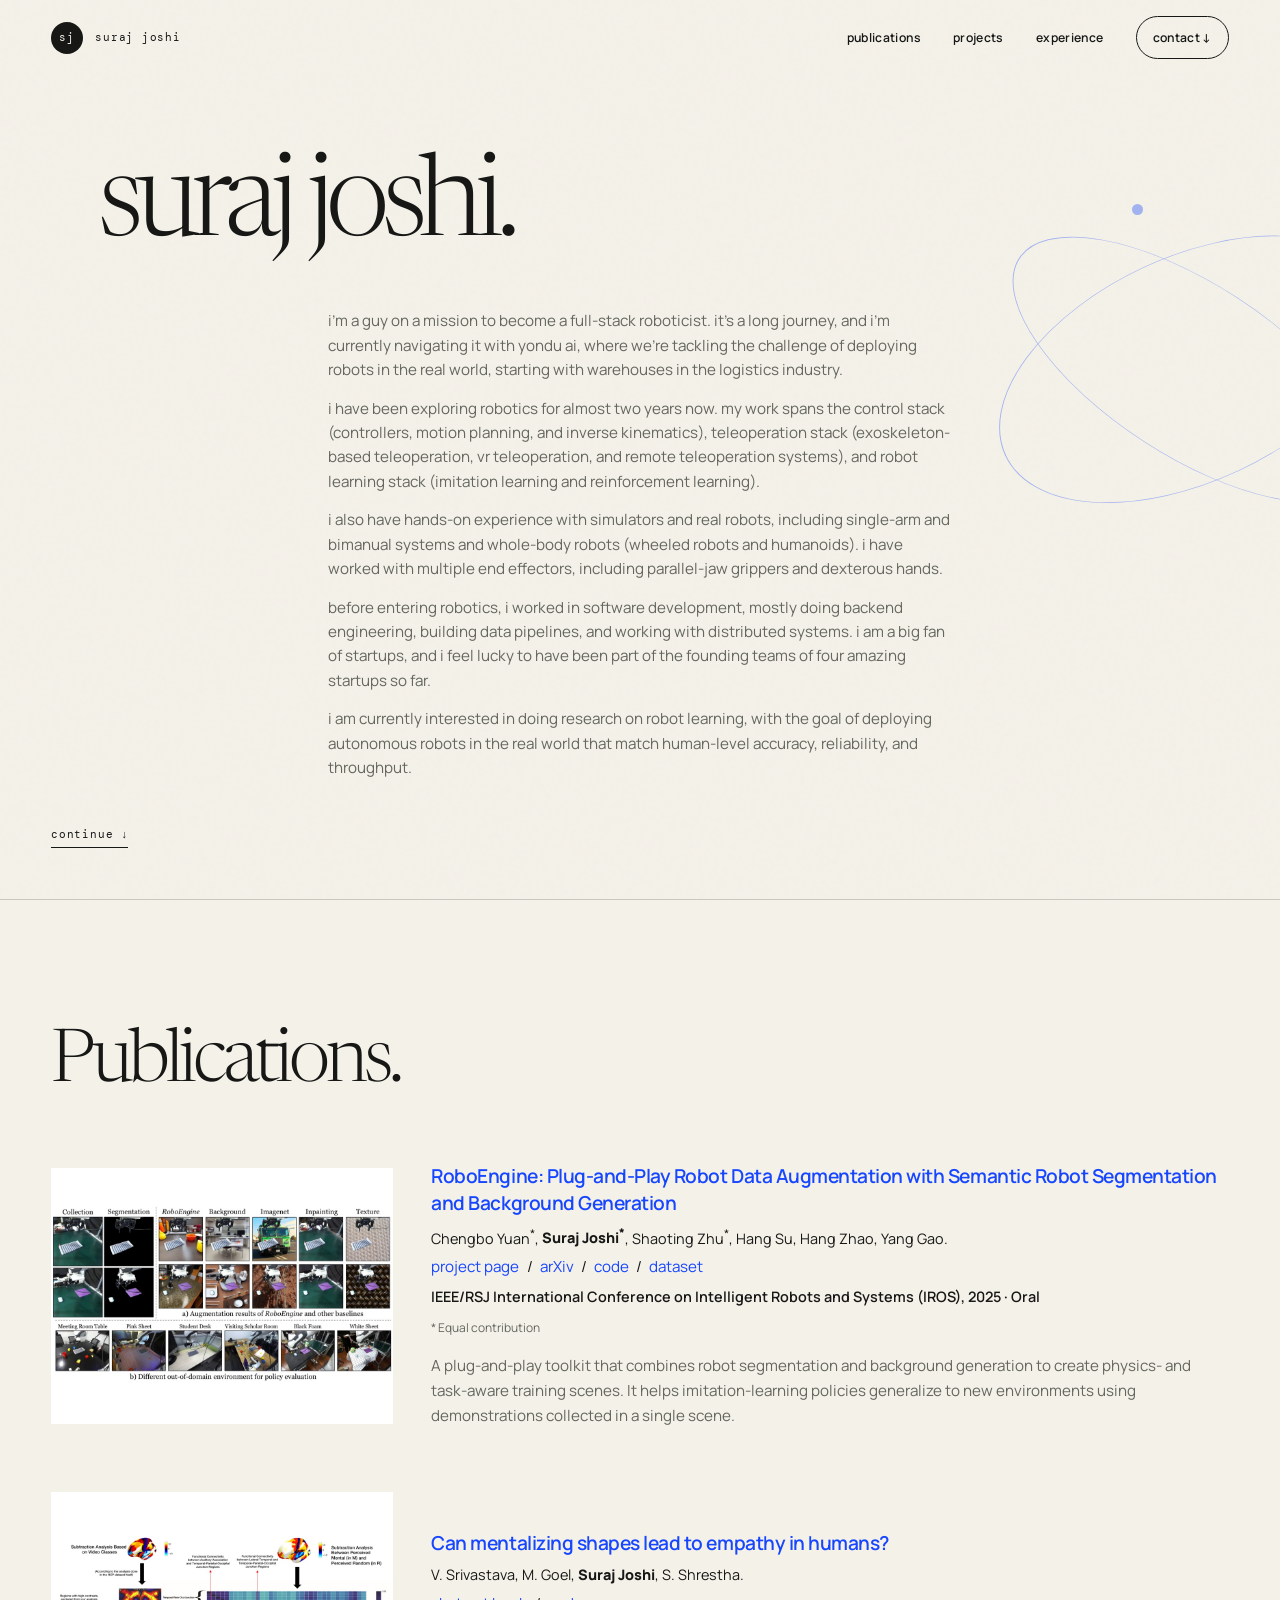
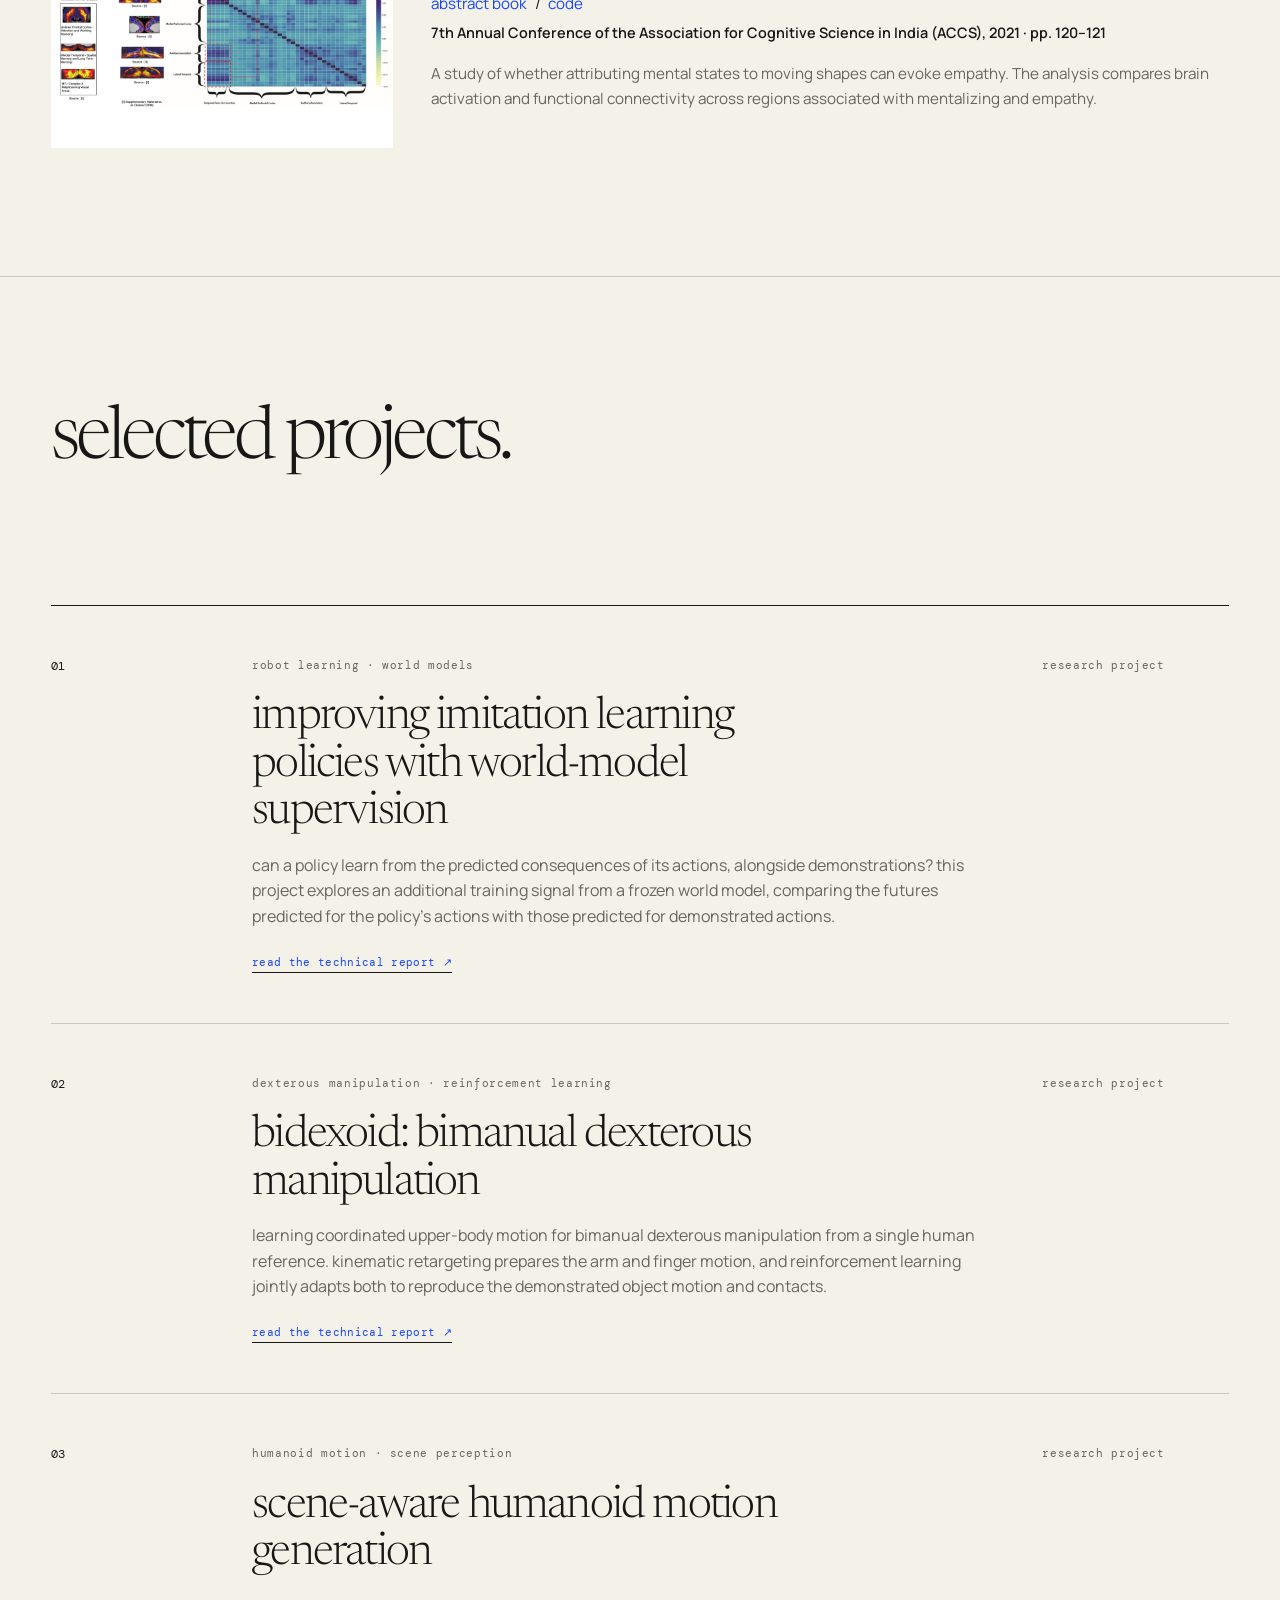
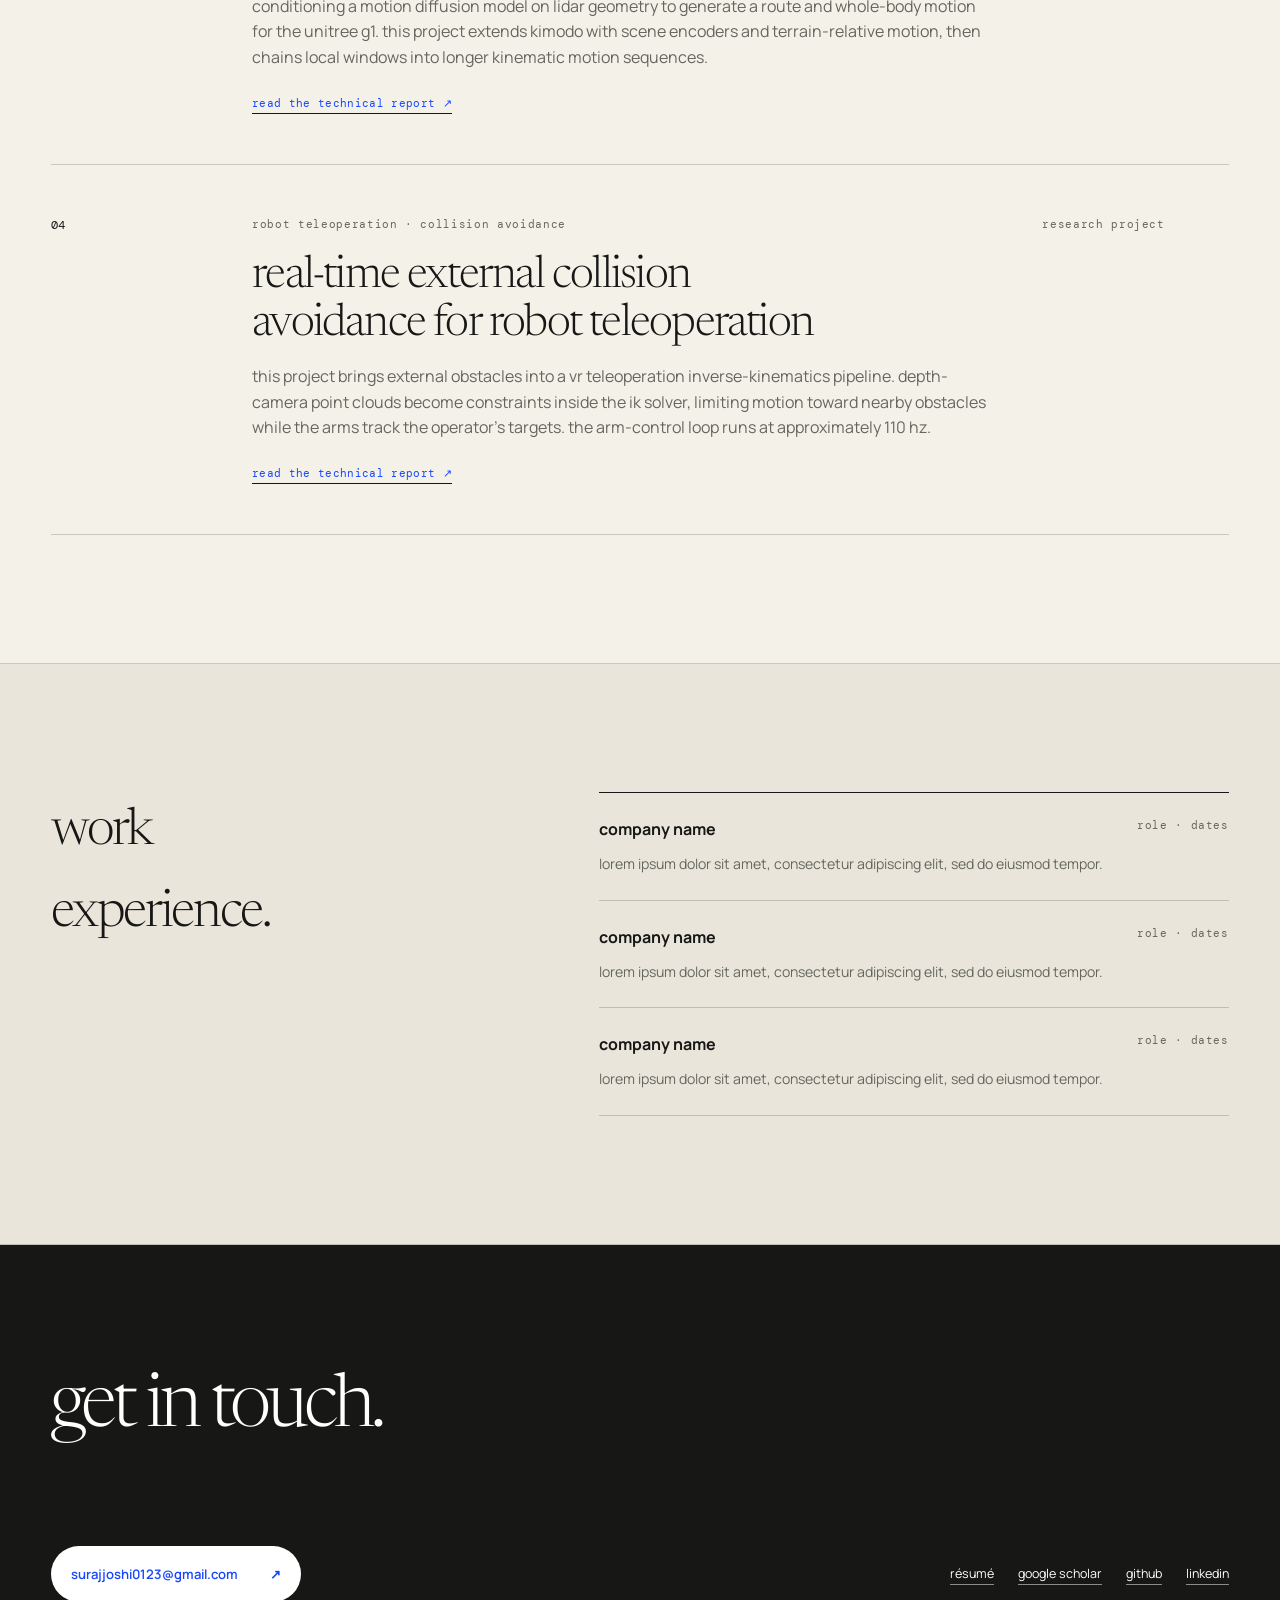
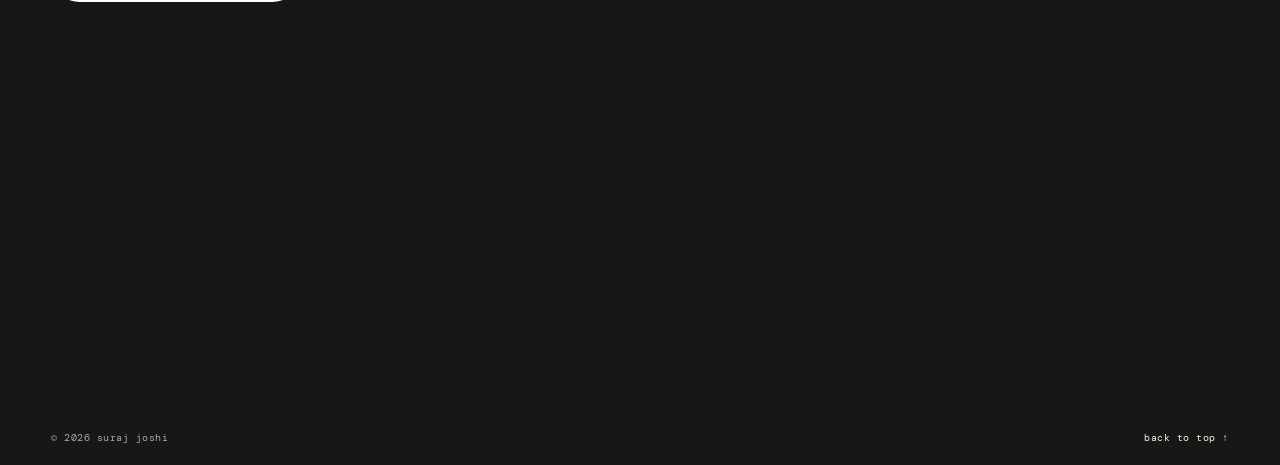
==== index.html @ 066a4b02 "Publish personal robotics mission introduction" ====
<!doctype html>
<html lang="en">
  <head>
    <meta charset="UTF-8" />
    <meta name="viewport" content="width=device-width, initial-scale=1.0" />
    <meta
      name="description"
      content="Suraj Joshi works across robotics, software systems, and robot learning for real-world deployment."
    />
    <meta name="theme-color" content="#f4f1e9" />
    <title>Suraj Joshi — Robotics</title>
    <link rel="preconnect" href="https://fonts.googleapis.com" />
    <link rel="preconnect" href="https://fonts.gstatic.com" crossorigin />
    <link
      href="https://fonts.googleapis.com/css2?family=DM+Mono:wght@300;400;500&family=Manrope:wght@400;500;600&family=Newsreader:opsz,wght@6..72,300;6..72,400;6..72,500&display=swap"
      rel="stylesheet"
    />
    <link rel="stylesheet" href="./styles.css?v=20261117" />
    <script src="./script.js" defer></script>
  </head>
  <body>
    <a class="skip-link" href="#main">Skip to content</a>

    <header class="site-header" data-header>
      <a class="wordmark" href="#home" aria-label="Back to top">
        <span>SJ</span>
        <span class="wordmark-text">Suraj Joshi</span>
      </a>

      <button class="nav-toggle" type="button" aria-expanded="false" aria-controls="site-nav">
        <span class="sr-only">Toggle navigation</span>
        <span></span>
        <span></span>
      </button>

      <nav class="site-nav" id="site-nav" aria-label="Primary navigation">
        <a href="#publications">Publications</a>
        <a href="#projects">Projects</a>
        <a href="#experience">Experience</a>
        <a class="nav-contact" href="#contact">Contact <span aria-hidden="true">↓</span></a>
      </nav>
    </header>

    <main id="main">
      <section class="hero section" id="home" data-section>
        <div class="hero-copy">
          <h1 class="reveal">suraj joshi.</h1>
          <div class="hero-intro reveal">
            <p>
              i’m a guy on a mission to become a full-stack roboticist. it’s a long journey, and i’m
              currently navigating it with yondu ai, where we’re tackling the challenge of deploying
              robots in the real world, starting with warehouses in the logistics industry.
            </p>
            <p>
              i have been exploring robotics for almost two years now. my work spans the control
              stack (controllers, motion planning, and inverse kinematics), teleoperation stack
              (exoskeleton-based teleoperation, vr teleoperation, and remote teleoperation systems),
              and robot learning stack (imitation learning and reinforcement learning).
            </p>
            <p>
              i also have hands-on experience with simulators and real robots, including single-arm
              and bimanual systems and whole-body robots (wheeled robots and humanoids). i have
              worked with multiple end effectors, including parallel-jaw grippers and dexterous hands.
            </p>
            <p>
              before entering robotics, i worked in software development, mostly doing backend
              engineering, building data pipelines, and working with distributed
              systems. i am a big fan of startups, and i feel lucky to have been part of the founding
              teams of four amazing startups so far.
            </p>
            <p>
              i am currently interested in doing research on robot learning, with the goal of deploying
              autonomous robots in the real world that match human-level accuracy, reliability, and throughput.
            </p>
          </div>
        </div>

        <div class="hero-foot reveal">
          <a class="text-link" href="#publications">Continue <span aria-hidden="true">↓</span></a>
        </div>

        <div class="orbit-mark" aria-hidden="true">
          <span></span>
          <span></span>
          <i></i>
        </div>
      </section>

      <section class="section publications" id="publications" data-section>

        <div class="projects-intro">
          <h2 class="reveal">Publications.</h2>
        </div>

        <div class="publication-list">
          <article class="publication-entry reveal">
            <a class="publication-media" href="https://roboengine.github.io/" aria-label="Visit the RoboEngine project">
              <video autoplay loop muted playsinline preload="metadata" poster="./assets/publications/roboengine-poster.jpg" aria-label="RoboEngine robot segmentation and generated scene examples">
                <source src="./assets/publications/roboengine-preview.mp4" type="video/mp4" />
              </video>
            </a>
            <div class="publication-details">
              <h3><a href="https://roboengine.github.io/">RoboEngine: Plug-and-Play Robot Data Augmentation with Semantic Robot Segmentation and Background Generation</a></h3>
              <p class="publication-authors">Chengbo Yuan<sup>*</sup>, <strong>Suraj Joshi<sup>*</sup></strong>, Shaoting Zhu<sup>*</sup>, Hang Su, Hang Zhao, Yang Gao.</p>
              <div class="publication-links" aria-label="RoboEngine resources">
                <a href="https://roboengine.github.io/">project page</a>
                <a href="https://arxiv.org/abs/2503.18738">arXiv</a>
                <a href="https://github.com/michaelyuancb/roboengine">code</a>
                <a href="https://huggingface.co/datasets/michaelyuanqwq/roboseg">dataset</a>
              </div>
              <p class="publication-venue">IEEE/RSJ International Conference on Intelligent Robots and Systems (IROS), 2025 · Oral</p>
              <p class="publication-note">* Equal contribution</p>
              <p class="publication-description">A plug-and-play toolkit that combines robot segmentation and background generation to create physics- and task-aware training scenes. It helps imitation-learning policies generalize to new environments using demonstrations collected in a single scene.</p>
            </div>
          </article>
          <article class="publication-entry reveal">
            <a class="publication-media" href="https://github.com/varadsrivastava/accs2021" aria-label="View the mentalizing shapes research">
              <img src="./assets/publications/mentalizing-shapes.jpg" alt="Functional connectivity analysis across brain regions studied in the shapes and empathy research" loading="lazy" />
            </a>
            <div class="publication-details">
              <h3><a href="https://drive.google.com/file/d/13f0but6u5SQe_gL0B4xqjR85k3Ot84Kf/view">Can mentalizing shapes lead to empathy in humans?</a></h3>
              <p class="publication-authors">V. Srivastava, M. Goel, <strong>Suraj Joshi</strong>, S. Shrestha.</p>
              <div class="publication-links" aria-label="Mentalizing shapes paper resources">
                <a href="https://drive.google.com/file/d/13f0but6u5SQe_gL0B4xqjR85k3Ot84Kf/view">abstract book</a>
                <a href="https://github.com/varadsrivastava/accs2021">code</a>
              </div>
              <p class="publication-venue">7th Annual Conference of the Association for Cognitive Science in India (ACCS), 2021 · pp. 120–121</p>
              <p class="publication-description">A study of whether attributing mental states to moving shapes can evoke empathy. The analysis compares brain activation and functional connectivity across regions associated with mentalizing and empathy.</p>
            </div>
          </article>
        </div>
      </section>

      <section class="section projects" id="projects" data-section>

        <div class="projects-intro">
          <h2 class="reveal">Selected projects.</h2>
        </div>

        <div class="project-list">
          <article class="project reveal">
            <div class="project-order">01</div>
            <div class="project-body">
              <div class="project-meta"><span>robot learning · world models</span><span>research project</span></div>
              <h3>improving imitation learning policies with world-model supervision</h3>
              <p>
                can a policy learn from the predicted consequences of its actions, alongside
                demonstrations? this project explores an additional training signal from a frozen
                world model, comparing the futures predicted for the policy's actions with those
                predicted for demonstrated actions.
              </p>
              <p class="project-note"><a class="text-link" href="./reports/world-model-supervision.html">read the technical report ↗</a></p>
            </div>
          </article>

          <article class="project reveal">
            <div class="project-order">02</div>
            <div class="project-body">
              <div class="project-meta"><span>dexterous manipulation · reinforcement learning</span><span>research project</span></div>
              <h3>bidexoid: bimanual dexterous manipulation</h3>
              <p>learning coordinated upper-body motion for bimanual dexterous manipulation from a single human reference. kinematic retargeting prepares the arm and finger motion, and reinforcement learning jointly adapts both to reproduce the demonstrated object motion and contacts.</p>
              <p class="project-note"><a class="text-link" href="./reports/bidexoid.html">read the technical report ↗</a></p>
            </div>
          </article>

          <article class="project reveal">
            <div class="project-order">03</div>
            <div class="project-body">
              <div class="project-meta"><span>humanoid motion · scene perception</span><span>research project</span></div>
              <h3>scene-aware humanoid motion generation</h3>
              <p>conditioning a motion diffusion model on lidar geometry to generate a route and whole-body motion for the unitree g1. this project extends kimodo with scene encoders and terrain-relative motion, then chains local windows into longer kinematic motion sequences.</p>
              <p class="project-note"><a class="text-link" href="./reports/scene-aware-humanoid-motion-generation.html">read the technical report ↗</a></p>
            </div>
          </article>

          <article class="project reveal">
            <div class="project-order">04</div>
            <div class="project-body">
              <div class="project-meta"><span>robot teleoperation · collision avoidance</span><span>research project</span></div>
              <h3>real-time external collision avoidance for robot teleoperation</h3>
              <p>
                this project brings external obstacles into a vr teleoperation inverse-kinematics
                pipeline. depth-camera point clouds become constraints inside the ik solver, limiting
                motion toward nearby obstacles while the arms track the operator’s targets. the
                arm-control loop runs at approximately 110 hz.
              </p>
              <p class="project-note"><a class="text-link" href="./reports/teleoperation-collision-avoidance.html">read the technical report ↗</a></p>
            </div>
          </article>
        </div>
      </section>

      <section class="section work" id="experience" data-section>

        <div class="experience-layout">
          <h2 class="reveal">Work experience.</h2>
          <div class="timeline reveal">
            <article>
              <div><strong>Company name</strong><span>Role · dates</span></div>
              <p>Lorem ipsum dolor sit amet, consectetur adipiscing elit, sed do eiusmod tempor.</p>
            </article>
            <article>
              <div><strong>Company name</strong><span>Role · dates</span></div>
              <p>Lorem ipsum dolor sit amet, consectetur adipiscing elit, sed do eiusmod tempor.</p>
            </article>
            <article>
              <div><strong>Company name</strong><span>Role · dates</span></div>
              <p>Lorem ipsum dolor sit amet, consectetur adipiscing elit, sed do eiusmod tempor.</p>
            </article>
          </div>
        </div>
      </section>

      <section class="section contact" id="contact" data-section>

        <div class="contact-inner">
          <h2 class="reveal">Get in touch.</h2>
          <div class="contact-actions reveal">
            <a class="button" href="mailto:surajjoshi0123@gmail.com">surajjoshi0123@gmail.com <span aria-hidden="true">↗</span></a>
            <div class="social-links">
              <a href="./assets/suraj-joshi-resume.pdf" target="_blank" rel="noopener">Résumé</a>
              <a href="https://scholar.google.com/citations?user=8vXcIKoAAAAJ&amp;hl=en" target="_blank" rel="noopener">Google Scholar</a>
              <a href="https://github.com/nonlinearjunkie" target="_blank" rel="noopener">GitHub</a>
              <a href="https://www.linkedin.com/in/suraj-joshi-577a60152/" target="_blank" rel="noopener">LinkedIn</a>
            </div>
          </div>
        </div>
      </section>
    </main>

    <footer>
      <span>© <span data-year></span> Suraj Joshi</span>
      <a href="#home">Back to top ↑</a>
    </footer>
  </body>
</html>
---- styles.css ----
:root {
  --paper: #f4f1e9;
  --paper-deep: #e9e5db;
  --ink: #171816;
  --muted: #65675f;
  --line: rgba(23, 24, 22, 0.19);
  --blue: #1746ff;
  --blue-soft: #dce3ff;
  --serif: "Newsreader", Georgia, serif;
  --sans: "Manrope", Arial, sans-serif;
  --mono: "DM Mono", monospace;
  --gutter: clamp(1.25rem, 4vw, 4.5rem);
  --header-height: 4.75rem;
}

* {
  box-sizing: border-box;
}

html {
  scroll-behavior: smooth;
  scroll-padding-top: calc(var(--header-height) - 1px);
}

body {
  margin: 0;
  background: var(--paper);
  color: var(--ink);
  font-family: var(--sans);
  font-size: 1rem;
  line-height: 1.6;
  text-transform: lowercase;
  overflow-x: hidden;
}

body::before {
  position: fixed;
  inset: 0;
  z-index: 20;
  pointer-events: none;
  content: "";
  opacity: 0.18;
  background-image: url("data:image/svg+xml,%3Csvg viewBox='0 0 180 180' xmlns='http://www.w3.org/2000/svg'%3E%3Cfilter id='n'%3E%3CfeTurbulence type='fractalNoise' baseFrequency='.9' numOctaves='3' stitchTiles='stitch'/%3E%3C/filter%3E%3Crect width='100%25' height='100%25' filter='url(%23n)' opacity='.1'/%3E%3C/svg%3E");
  mix-blend-mode: multiply;
}

a {
  color: inherit;
  text-decoration: none;
}

button,
a {
  -webkit-tap-highlight-color: transparent;
}

button:focus-visible,
a:focus-visible,
[tabindex]:focus-visible {
  outline: 2px solid var(--blue);
  outline-offset: 4px;
}

.sr-only {
  position: absolute;
  width: 1px;
  height: 1px;
  padding: 0;
  margin: -1px;
  overflow: hidden;
  clip: rect(0, 0, 0, 0);
  white-space: nowrap;
  border: 0;
}

.skip-link {
  position: fixed;
  top: 0.5rem;
  left: 0.5rem;
  z-index: 100;
  padding: 0.65rem 0.9rem;
  background: var(--ink);
  color: var(--paper);
  transform: translateY(-150%);
}

.skip-link:focus {
  transform: translateY(0);
}

.site-header {
  position: fixed;
  inset: 0 0 auto;
  z-index: 10;
  display: flex;
  min-height: var(--header-height);
  align-items: center;
  justify-content: space-between;
  padding: 0 var(--gutter);
  border-bottom: 1px solid transparent;
  transition: background-color 250ms ease, border-color 250ms ease, min-height 250ms ease;
}

.site-header.is-scrolled {
  min-height: 4rem;
  background: rgba(244, 241, 233, 0.91);
  border-color: var(--line);
  backdrop-filter: blur(16px);
}

.wordmark {
  position: relative;
  z-index: 2;
  display: inline-flex;
  align-items: center;
  gap: 0.75rem;
  font-family: var(--mono);
  font-size: 0.69rem;
  letter-spacing: 0.07em;
  text-transform: lowercase;
}

.wordmark > span:first-child {
  display: grid;
  width: 2rem;
  height: 2rem;
  place-items: center;
  background: var(--ink);
  color: var(--paper);
  border-radius: 50%;
}

.site-nav {
  display: flex;
  align-items: center;
  gap: clamp(1.2rem, 2.5vw, 2.5rem);
  font-size: 0.76rem;
  font-weight: 600;
  letter-spacing: 0.03em;
}

.site-nav a {
  position: relative;
}

.site-nav a:not(.nav-contact)::after {
  position: absolute;
  right: 0;
  bottom: -0.45rem;
  left: 0;
  height: 1px;
  background: var(--blue);
  content: "";
  transform: scaleX(0);
  transform-origin: right;
  transition: transform 180ms ease;
}

.site-nav a:hover::after,
.site-nav a.is-active::after {
  transform: scaleX(1);
  transform-origin: left;
}

.nav-contact {
  padding: 0.65rem 1rem;
  border: 1px solid var(--ink);
  border-radius: 999px;
  transition: background 180ms ease, color 180ms ease;
}

.nav-contact:hover,
.nav-contact.is-active {
  background: var(--ink);
  color: var(--paper);
}

.nav-toggle {
  display: none;
}

.section {
  position: relative;
  padding: clamp(6rem, 10vw, 10rem) var(--gutter);
  border-bottom: 1px solid var(--line);
}

.section-index {
  margin-bottom: clamp(3rem, 7vw, 6.5rem);
  font-family: var(--mono);
  font-size: 0.69rem;
  letter-spacing: 0.08em;
  text-transform: lowercase;
}

.hero {
  min-height: 100svh;
  display: flex;
  flex-direction: column;
  justify-content: space-between;
  padding-top: calc(var(--header-height) + 3.5rem);
  padding-bottom: clamp(2rem, 4vw, 4rem);
  overflow: hidden;
}

.hero-meta,
.hero-foot {
  z-index: 1;
  display: flex;
  justify-content: space-between;
  font-family: var(--mono);
  font-size: 0.68rem;
  letter-spacing: 0.07em;
  text-transform: lowercase;
}

.hero-copy {
  z-index: 1;
  width: min(76rem, 92%);
  margin: 3vh auto 4vh;
}

.eyebrow {
  margin: 0 0 1.5rem;
  color: var(--blue);
  font-family: var(--mono);
  font-size: 0.74rem;
  font-weight: 500;
  letter-spacing: 0.1em;
  text-transform: lowercase;
}

.hero h1 {
  max-width: 15ch;
  margin: 0;
  font-family: var(--serif);
  font-size: clamp(4rem, 8.8vw, 9.4rem);
  font-weight: 300;
  letter-spacing: -0.065em;
  line-height: 0.88;
}

.hero h1 em {
  display: block;
  color: var(--blue);
  font-weight: 300;
}

.hero-intro {
  display: grid;
  width: min(39rem, 100%);
  gap: 0.9rem;
  margin: clamp(2rem, 4vw, 4rem) auto 0;
  color: var(--muted);
  font-size: clamp(0.95rem, 1.15vw, 1.1rem);
}

.hero-intro p {
  margin: 0;
}

.hero-foot {
  align-items: flex-end;
}

.hero-foot p {
  margin: 0;
}

.status-dot {
  display: inline-block;
  width: 0.5rem;
  height: 0.5rem;
  margin-right: 0.5rem;
  background: var(--blue);
  border-radius: 50%;
  box-shadow: 0 0 0 0 rgba(23, 70, 255, 0.45);
  animation: pulse 2.4s infinite;
}

.text-link {
  border-bottom: 1px solid var(--ink);
  padding-bottom: 0.2rem;
}

.orbit-mark {
  position: absolute;
  top: 14%;
  right: -12vw;
  width: clamp(18rem, 38vw, 42rem);
  aspect-ratio: 1;
  opacity: 0.36;
}

.orbit-mark span {
  position: absolute;
  inset: 8%;
  border: 1px solid var(--blue);
  border-radius: 50%;
  transform: rotate(33deg) scaleY(0.42);
}

.orbit-mark span:nth-child(2) {
  transform: rotate(-25deg) scaleY(0.55);
}

.orbit-mark i {
  position: absolute;
  top: 16%;
  left: 38%;
  width: 0.7rem;
  height: 0.7rem;
  background: var(--blue);
  border-radius: 50%;
}

.statement-grid {
  display: grid;
  grid-template-columns: minmax(0, 1.25fr) minmax(17rem, 0.75fr);
  gap: clamp(3rem, 9vw, 10rem);
  align-items: start;
}

.statement h2,
.research-heading h2,
.projects-intro h2,
.contact h2 {
  margin: 0;
  font-family: var(--serif);
  font-size: clamp(3rem, 5.7vw, 6.5rem);
  font-weight: 300;
  letter-spacing: -0.055em;
  line-height: 0.98;
}

.statement-copy {
  color: var(--muted);
  font-size: clamp(1rem, 1.4vw, 1.25rem);
}

.statement-copy p:first-child {
  margin-top: 0;
}

.fact-row {
  display: grid;
  grid-template-columns: repeat(3, 1fr);
  margin-top: clamp(5rem, 11vw, 11rem);
  border-top: 1px solid var(--ink);
}

.fact-row > div {
  display: grid;
  gap: 1rem;
  padding: 1.4rem 2rem 0 0;
}

.fact-label,
.project-meta,
.timeline span,
.paper-list small {
  color: var(--muted);
  font-family: var(--mono);
  font-size: 0.68rem;
  font-weight: 400;
  letter-spacing: 0.06em;
  text-transform: lowercase;
}

.fact-row strong {
  font-family: var(--serif);
  font-size: clamp(1.3rem, 2vw, 2rem);
  font-weight: 400;
}

.research {
  background: var(--ink);
  color: var(--paper);
}

.research .section-index,
.research-heading p,
.question p {
  color: #a9aaa4;
}

.research-heading {
  display: grid;
  grid-template-columns: 1fr 0.55fr;
  gap: 4rem;
  align-items: end;
}

.research-heading h2 {
  max-width: 9ch;
}

.research-heading p {
  max-width: 28rem;
  margin: 0 0 0.6rem;
}

.questions {
  margin-top: clamp(5rem, 9vw, 9rem);
}

.question {
  display: grid;
  grid-template-columns: 0.35fr 1fr;
  padding: clamp(2.5rem, 5vw, 5rem) 0;
  border-top: 1px solid rgba(244, 241, 233, 0.2);
}

.question:last-child {
  border-bottom: 1px solid rgba(244, 241, 233, 0.2);
}

.question-number {
  color: var(--blue-soft);
  font-family: var(--mono);
  font-size: 0.75rem;
}

.question > div:last-child {
  display: grid;
  grid-template-columns: 1fr 0.7fr;
  gap: 3rem;
}

.question h3 {
  max-width: 18ch;
  margin: 0;
  font-family: var(--serif);
  font-size: clamp(2rem, 3.5vw, 4rem);
  font-weight: 300;
  letter-spacing: -0.04em;
  line-height: 1.05;
}

.question p {
  margin: 0;
}

.tag-list {
  display: flex;
  grid-column: 1 / -1;
  flex-wrap: wrap;
  gap: 0.5rem;
  padding: 0;
  margin: 1rem 0 0;
  list-style: none;
}

.tag-list li {
  padding: 0.45rem 0.75rem;
  border: 1px solid rgba(244, 241, 233, 0.24);
  border-radius: 999px;
  font-family: var(--mono);
  font-size: 0.62rem;
  letter-spacing: 0.04em;
  text-transform: lowercase;
}

.projects-intro {
  display: grid;
  grid-template-columns: 1fr 0.55fr;
  gap: 5rem;
  align-items: end;
}

.projects-intro h2 {
  max-width: 11ch;
}

.projects-intro p {
  margin: 0 0 0.6rem;
  color: var(--muted);
}

.project-list {
  margin-top: clamp(5rem, 10vw, 10rem);
  border-top: 1px solid var(--ink);
}

.publication-list {
  display: grid;
  gap: clamp(3rem, 5vw, 5rem);
  margin-top: clamp(3rem, 5vw, 5rem);
}

.publications,
.publications .section-index {
  text-transform: none;
}

.publication-entry {
  display: grid;
  grid-template-columns: minmax(0, 0.3fr) minmax(0, 0.7fr);
  gap: clamp(1.5rem, 3vw, 3rem);
  align-items: center;
}

.publication-media {
  display: block;
  overflow: hidden;
  background: #fff;
}

.publication-media img,
.publication-media video {
  display: block;
  width: 100%;
  height: auto;
  aspect-ratio: 4 / 3;
  object-fit: contain;
}

.publication-entry h3 {
  margin: 0 0 0.4rem;
  color: var(--blue);
  font-family: var(--sans);
  font-size: clamp(1.05rem, 1.5vw, 1.4rem);
  font-weight: 600;
  letter-spacing: -0.025em;
  line-height: 1.4;
}

.publication-authors,
.publication-venue {
  margin: 0.35rem 0;
  color: var(--ink);
  font-size: clamp(0.9rem, 1.1vw, 1rem);
  line-height: 1.6;
}

.publication-authors strong {
  color: var(--ink);
  font-weight: 800;
}

.publication-venue {
  font-weight: 600;
}

.publication-note {
  margin: 0.6rem 0 0;
  color: var(--muted);
  font-size: 0.75rem;
}

.publication-links {
  display: flex;
  flex-wrap: wrap;
  gap: 0.15rem 0;
  margin-top: 0.35rem;
  font-size: 0.95rem;
}

.publication-links a {
  color: var(--blue);
}

.publication-links a + a::before {
  content: "/";
  padding: 0 0.45rem;
  color: var(--ink);
}

.publication-links a:hover {
  color: var(--ink);
  text-decoration: underline;
}

.publication-description {
  margin: 1rem 0 0;
  color: var(--muted);
  font-size: 0.95rem;
  line-height: 1.65;
}

@media (max-width: 700px) {
  .publication-entry {
    grid-template-columns: 1fr;
    gap: 1.25rem;
    align-items: start;
  }

  .publication-media {
    width: min(100%, 24rem);
  }
}

.project {
  position: relative;
  display: grid;
  grid-template-columns: 0.15fr 1fr auto;
  gap: clamp(1.5rem, 5vw, 5rem);
  align-items: start;
  padding: clamp(2rem, 4vw, 4rem) 0;
  border-bottom: 1px solid var(--line);
  cursor: default;
  transition: padding 220ms ease;
}

.project::before {
  position: absolute;
  inset: 0 calc(var(--gutter) * -1);
  z-index: -1;
  background: var(--blue-soft);
  content: "";
  opacity: 0;
  transition: opacity 220ms ease;
}

.project:hover,
.project:focus-visible {
  padding-right: 1.25rem;
  padding-left: 1.25rem;
}

.project:hover::before,
.project:focus-visible::before {
  opacity: 1;
}

.project-order,
.project-arrow {
  font-family: var(--mono);
  font-size: 0.74rem;
}

.project-meta {
  display: flex;
  justify-content: space-between;
  gap: 1rem;
  margin-bottom: 1.25rem;
}

.project h3 {
  max-width: 22ch;
  margin: 0;
  font-family: var(--serif);
  font-size: clamp(2rem, 3.5vw, 3.8rem);
  font-weight: 300;
  letter-spacing: -0.04em;
  line-height: 1.06;
}

.project p {
  max-width: 46rem;
  margin: 1rem 0 0;
  color: var(--muted);
}

.project .project-note {
  margin-top: 1.5rem;
  color: var(--blue);
  font-family: var(--mono);
  font-size: 0.7rem;
  letter-spacing: 0.03em;
}

.work {
  background: var(--paper-deep);
}

.work-grid {
  display: grid;
  grid-template-columns: 1fr 1fr;
  gap: clamp(4rem, 9vw, 10rem);
}

.work h2 {
  margin: 0 0 3rem;
  font-family: var(--serif);
  font-size: clamp(2.6rem, 4vw, 4.5rem);
  font-weight: 300;
  letter-spacing: -0.045em;
}

.experience-layout {
  display: grid;
  grid-template-columns: minmax(0, 0.8fr) minmax(20rem, 1.2fr);
  gap: clamp(4rem, 10vw, 12rem);
  align-items: start;
}

.experience-layout h2 {
  max-width: 8ch;
}

.timeline {
  border-top: 1px solid var(--ink);
}

.timeline article {
  padding: 1.5rem 0;
  border-bottom: 1px solid var(--line);
}

.timeline article > div {
  display: flex;
  justify-content: space-between;
  gap: 1rem;
}

.timeline p {
  margin: 0.65rem 0 0;
  color: var(--muted);
  font-size: 0.88rem;
}

.paper-list {
  border-top: 1px solid var(--ink);
}

.paper-list a {
  display: grid;
  grid-template-columns: auto 1fr auto;
  gap: 1.5rem;
  align-items: start;
  padding: 1.5rem 0;
  border-bottom: 1px solid var(--line);
  transition: color 180ms ease, padding 180ms ease;
}

.paper-list a:hover {
  padding-left: 0.6rem;
  color: var(--blue);
}

.paper-list strong,
.paper-list small {
  display: block;
}

.paper-list strong {
  margin-bottom: 0.35rem;
  font-family: var(--serif);
  font-size: 1.25rem;
  font-weight: 400;
  line-height: 1.25;
}

.paper-year {
  font-family: var(--mono);
  font-size: 0.66rem;
}

.contact {
  min-height: 85svh;
  display: flex;
  flex-direction: column;
  justify-content: space-between;
  background: var(--ink);
  color: #fff;
}

.contact .section-index,
.contact .eyebrow {
  color: var(--blue-soft);
}

.contact h2 {
  max-width: 13ch;
}

.contact-actions {
  display: flex;
  margin-top: clamp(4rem, 8vw, 8rem);
  align-items: center;
  justify-content: space-between;
  gap: 2rem;
}

.button {
  display: inline-flex;
  min-height: 3.5rem;
  align-items: center;
  gap: 2rem;
  justify-content: space-between;
  padding: 0 1.25rem;
  background: #fff;
  color: var(--blue);
  border-radius: 999px;
  font-size: 0.82rem;
  font-weight: 600;
  transition: transform 180ms ease, background 180ms ease;
}

.button:hover {
  background: var(--paper);
  transform: translateY(-2px);
}

.social-links {
  display: flex;
  flex-wrap: wrap;
  gap: 1.5rem;
  font-size: 0.78rem;
}

.social-links a {
  border-bottom: 1px solid rgba(255, 255, 255, 0.5);
}

footer {
  display: flex;
  justify-content: space-between;
  gap: 2rem;
  padding: 1.25rem var(--gutter);
  background: var(--ink);
  color: #a9aaa4;
  font-family: var(--mono);
  font-size: 0.62rem;
  letter-spacing: 0.05em;
  text-transform: lowercase;
}

footer a {
  color: var(--paper);
}

.reveal {
  opacity: 0;
  transform: translateY(1.5rem);
  transition: opacity 700ms cubic-bezier(0.2, 0.7, 0.2, 1),
    transform 700ms cubic-bezier(0.2, 0.7, 0.2, 1);
}

.reveal.is-visible {
  opacity: 1;
  transform: translateY(0);
}

@keyframes pulse {
  70% {
    box-shadow: 0 0 0 0.45rem rgba(23, 70, 255, 0);
  }
  100% {
    box-shadow: 0 0 0 0 rgba(23, 70, 255, 0);
  }
}

@media (max-width: 840px) {
  .wordmark-text {
    display: none;
  }

  .nav-toggle {
    position: relative;
    z-index: 2;
    display: grid;
    width: 2.6rem;
    height: 2.6rem;
    padding: 0.7rem;
    border: 1px solid var(--line);
    background: var(--paper);
    place-content: center;
    gap: 0.35rem;
    border-radius: 50%;
  }

  .nav-toggle span:not(.sr-only) {
    display: block;
    width: 1rem;
    height: 1px;
    background: var(--ink);
    transition: transform 180ms ease;
  }

  .nav-toggle[aria-expanded="true"] span:nth-last-child(2) {
    transform: translateY(3px) rotate(45deg);
  }

  .nav-toggle[aria-expanded="true"] span:last-child {
    transform: translateY(-3px) rotate(-45deg);
  }

  .site-nav {
    position: fixed;
    inset: 0;
    display: flex;
    flex-direction: column;
    align-items: flex-start;
    justify-content: center;
    padding: 5rem var(--gutter);
    background: var(--paper);
    font-family: var(--serif);
    font-size: clamp(2.3rem, 11vw, 4.5rem);
    font-weight: 300;
    letter-spacing: -0.04em;
    opacity: 0;
    pointer-events: none;
    transform: translateY(-1rem);
    transition: opacity 220ms ease, transform 220ms ease;
  }

  .site-nav.is-open {
    opacity: 1;
    pointer-events: auto;
    transform: translateY(0);
  }

  .site-header.menu-open {
    min-height: 100svh;
    align-items: flex-start;
    padding-top: 0.7rem;
    background: var(--paper);
    backdrop-filter: none;
  }

  .site-header.menu-open .site-nav {
    position: absolute;
  }

  .nav-contact {
    padding: 0;
    border: 0;
  }

  .nav-contact:hover,
  .nav-contact.is-active {
    background: transparent;
    color: var(--blue);
  }

  .hero-copy {
    width: 100%;
    margin: 3rem auto 2.5rem;
  }

  .hero h1 {
    font-size: clamp(3.65rem, 16vw, 7.2rem);
  }

  .statement-grid,
  .research-heading,
  .projects-intro,
  .work-grid,
  .experience-layout {
    grid-template-columns: 1fr;
  }

  .research-heading,
  .projects-intro {
    gap: 2rem;
  }

  .question {
    grid-template-columns: 0.15fr 1fr;
  }

  .question > div:last-child {
    grid-template-columns: 1fr;
    gap: 1.5rem;
  }

  .work-grid {
    gap: 6rem;
  }

  .contact-actions {
    align-items: flex-start;
    flex-direction: column;
  }
}

@media (max-width: 560px) {
  .hero-meta span:last-child,
  .hero-foot p {
    display: none;
  }

  .hero-copy {
    margin: 3rem auto 2rem;
  }

  .orbit-mark {
    top: 15%;
    right: -45%;
  }

  .fact-row {
    grid-template-columns: 1fr;
  }

  .fact-row > div {
    grid-template-columns: 0.5fr 1fr;
    align-items: baseline;
    padding: 1.25rem 0;
    border-bottom: 1px solid var(--line);
  }

  .question {
    grid-template-columns: 1fr;
    gap: 1rem;
  }

  .project {
    grid-template-columns: auto 1fr;
  }

  .project-body {
    grid-column: 1 / -1;
  }

  .project-arrow {
    justify-self: end;
  }

  .project-meta {
    align-items: flex-start;
    flex-direction: column;
  }

  .contact h2 {
    font-size: clamp(2.8rem, 13vw, 4rem);
  }

  .button {
    width: 100%;
    font-size: 0.72rem;
  }

  footer {
    flex-direction: column;
    gap: 0.5rem;
  }

  footer span:nth-child(2) {
    display: none;
  }
}

@media (prefers-reduced-motion: reduce) {
  html {
    scroll-behavior: auto;
  }

  *,
  *::before,
  *::after {
    scroll-behavior: auto !important;
    animation-duration: 0.01ms !important;
    animation-iteration-count: 1 !important;
    transition-duration: 0.01ms !important;
  }

  .reveal {
    opacity: 1;
    transform: none;
  }
}
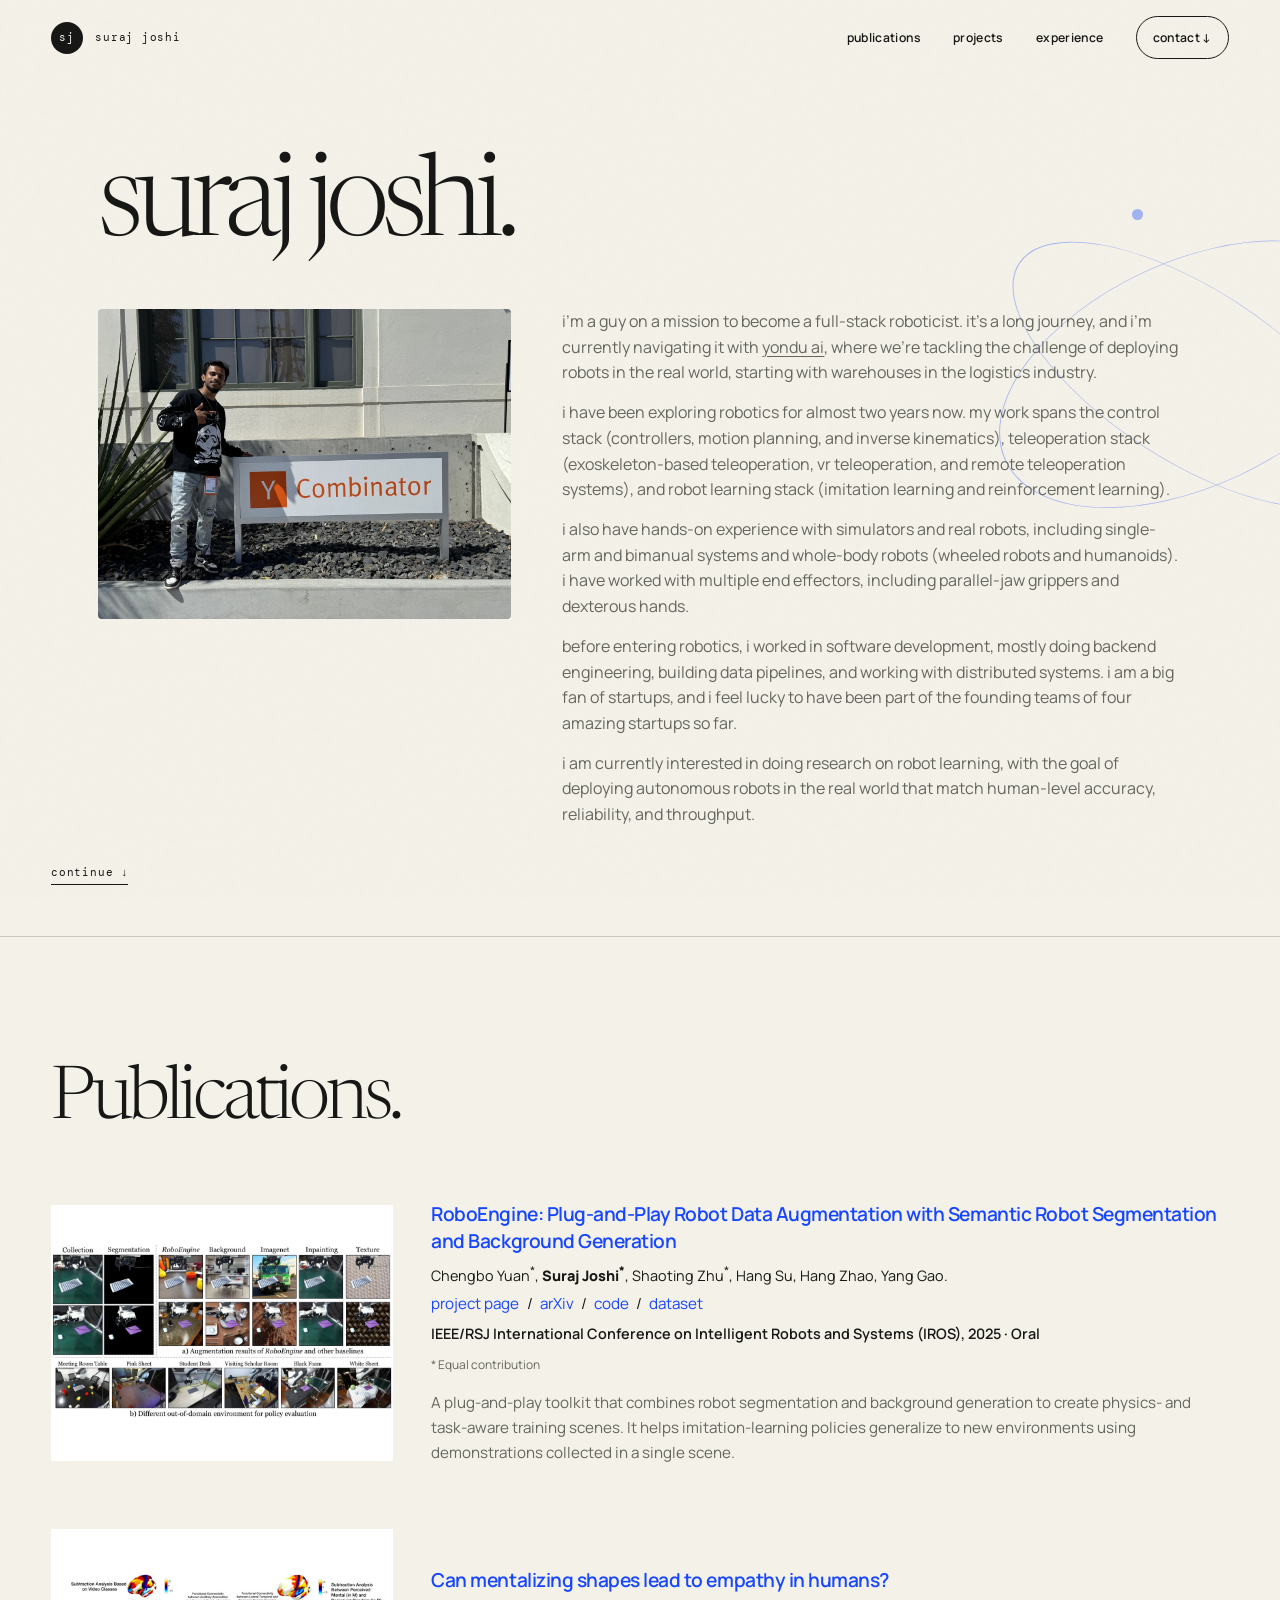
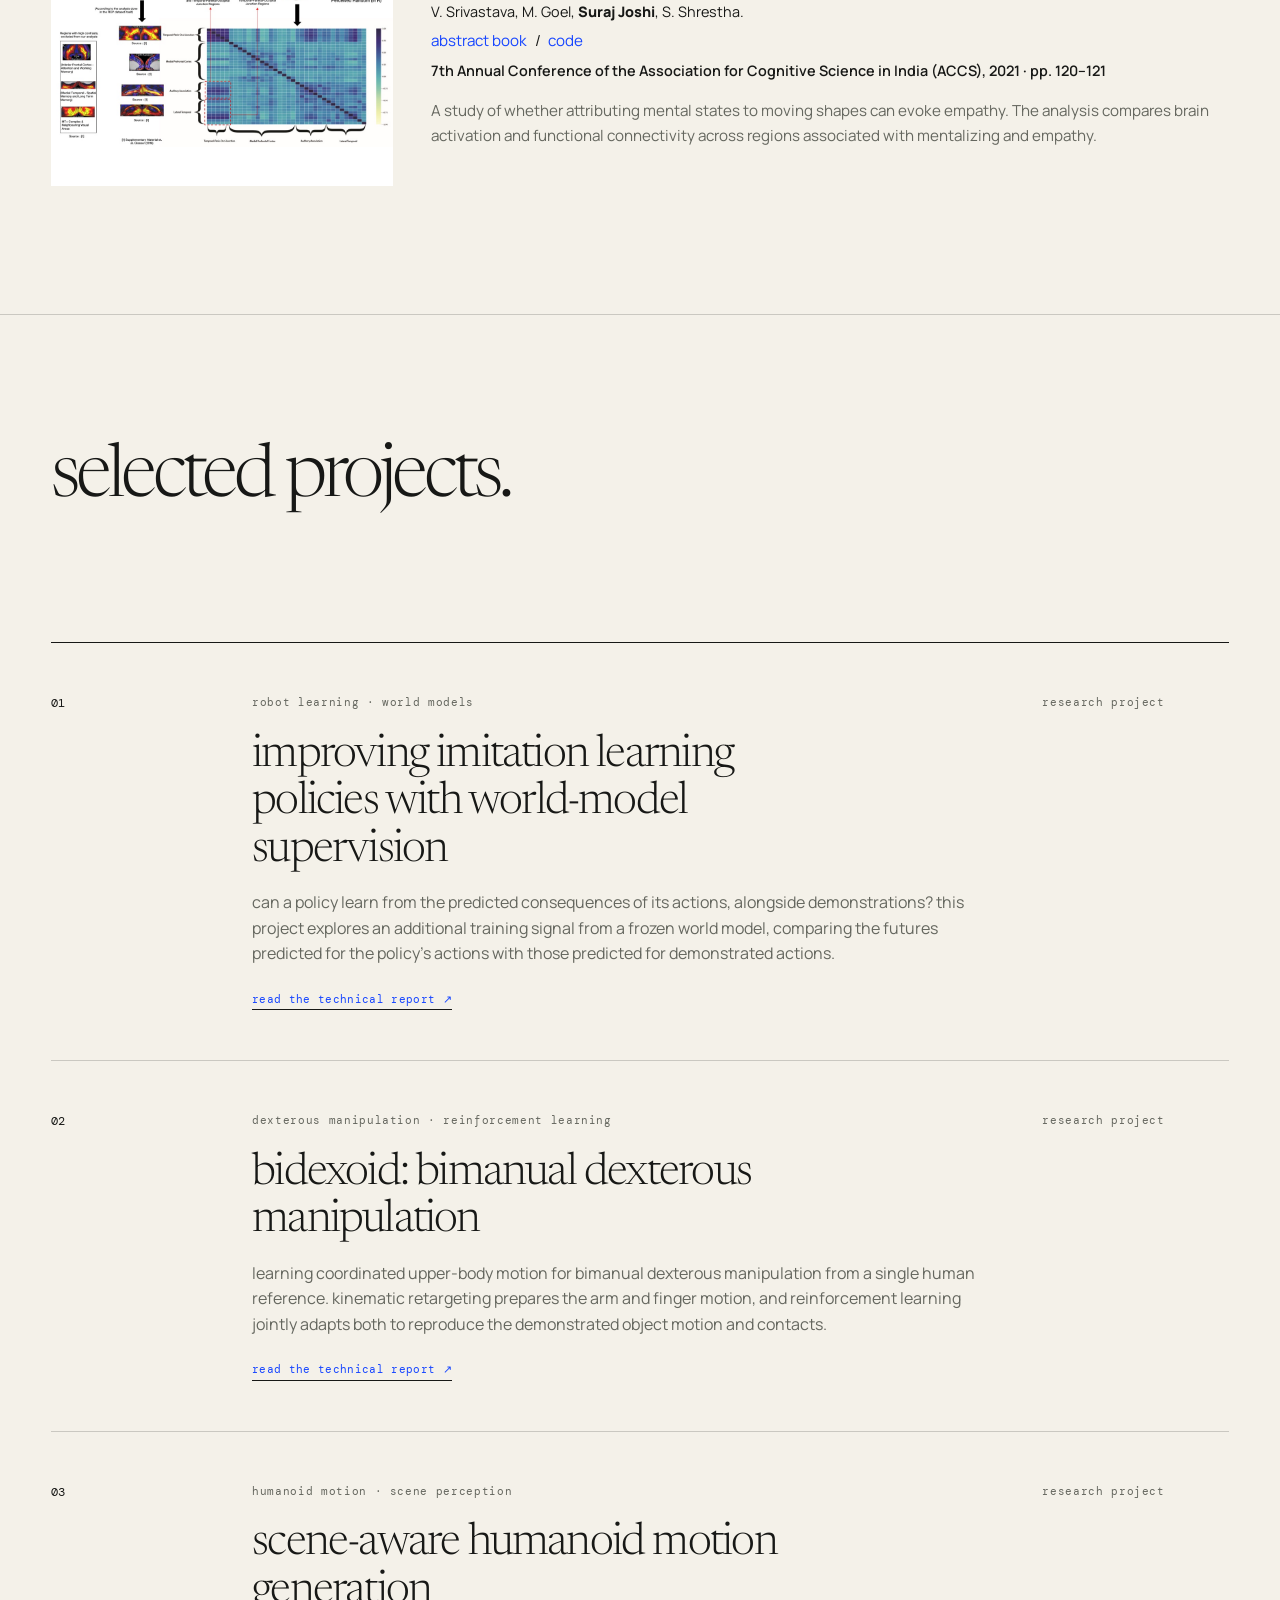
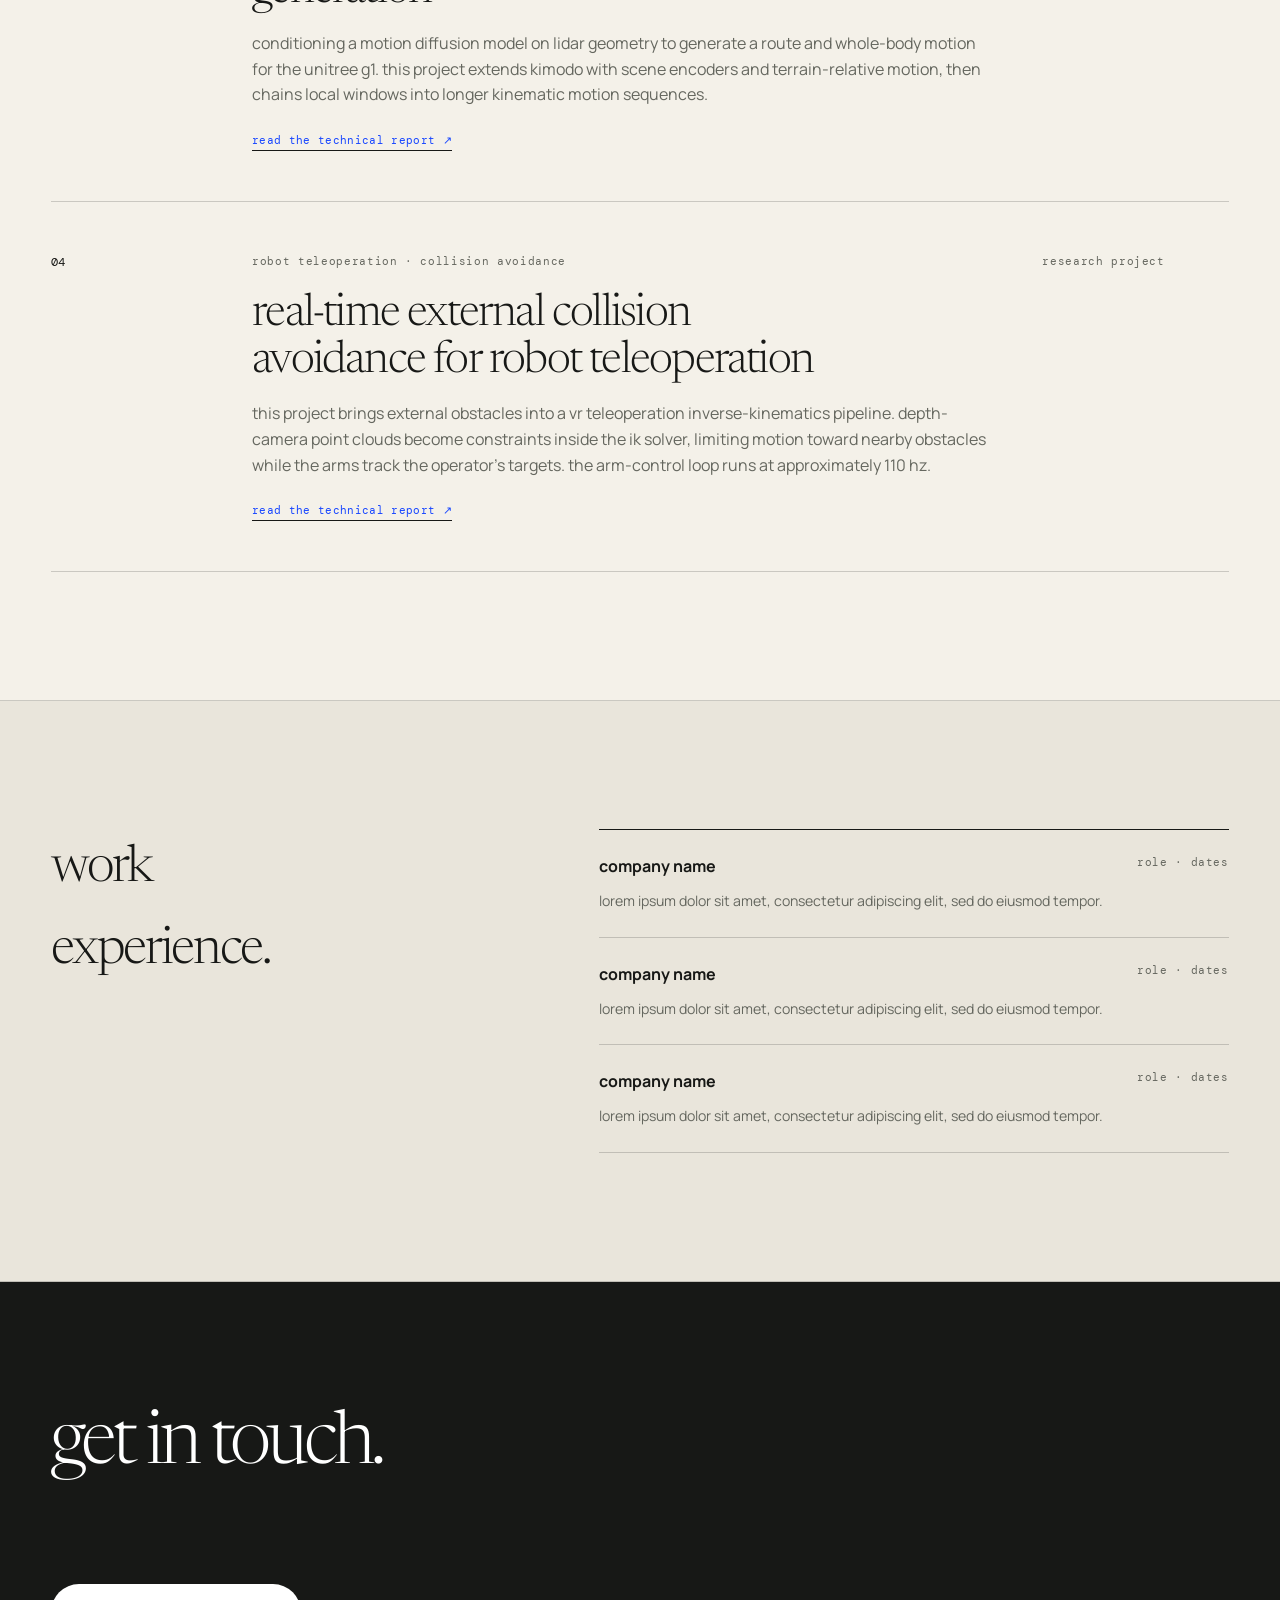
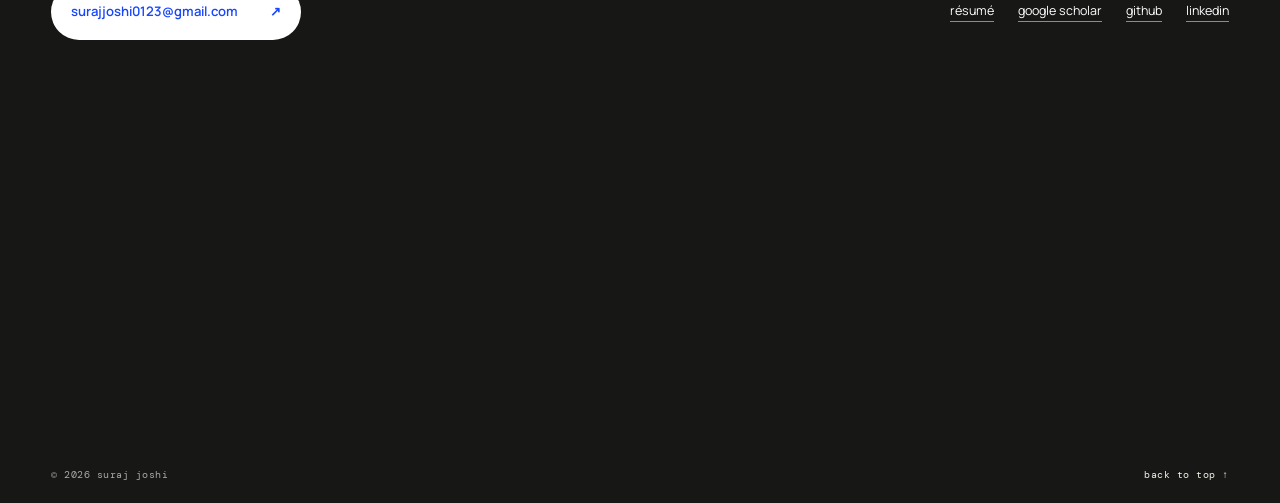
==== commit 38183ba3: "Publish intro photo and Yondu AI link" ====
--- a/index.html
+++ b/index.html
@@ -15,7 +15,7 @@
       href="https://fonts.googleapis.com/css2?family=DM+Mono:wght@300;400;500&family=Manrope:wght@400;500;600&family=Newsreader:opsz,wght@6..72,300;6..72,400;6..72,500&display=swap"
       rel="stylesheet"
     />
-    <link rel="stylesheet" href="./styles.css?v=20261117" />
+    <link rel="stylesheet" href="./styles.css?v=20261118" />
     <script src="./script.js" defer></script>
   </head>
   <body>
@@ -45,33 +45,38 @@
       <section class="hero section" id="home" data-section>
         <div class="hero-copy">
           <h1 class="reveal">suraj joshi.</h1>
-          <div class="hero-intro reveal">
-            <p>
-              i’m a guy on a mission to become a full-stack roboticist. it’s a long journey, and i’m
-              currently navigating it with yondu ai, where we’re tackling the challenge of deploying
-              robots in the real world, starting with warehouses in the logistics industry.
-            </p>
-            <p>
-              i have been exploring robotics for almost two years now. my work spans the control
-              stack (controllers, motion planning, and inverse kinematics), teleoperation stack
-              (exoskeleton-based teleoperation, vr teleoperation, and remote teleoperation systems),
-              and robot learning stack (imitation learning and reinforcement learning).
-            </p>
-            <p>
-              i also have hands-on experience with simulators and real robots, including single-arm
-              and bimanual systems and whole-body robots (wheeled robots and humanoids). i have
-              worked with multiple end effectors, including parallel-jaw grippers and dexterous hands.
-            </p>
-            <p>
-              before entering robotics, i worked in software development, mostly doing backend
-              engineering, building data pipelines, and working with distributed
-              systems. i am a big fan of startups, and i feel lucky to have been part of the founding
-              teams of four amazing startups so far.
-            </p>
-            <p>
-              i am currently interested in doing research on robot learning, with the goal of deploying
-              autonomous robots in the real world that match human-level accuracy, reliability, and throughput.
-            </p>
+          <div class="hero-layout">
+            <figure class="hero-photo reveal">
+              <img src="./assets/suraj-joshi-yc.webp" width="1400" height="1050" alt="Suraj Joshi standing beside the Y Combinator sign" fetchpriority="high" decoding="async" />
+            </figure>
+            <div class="hero-intro reveal">
+              <p>
+                i’m a guy on a mission to become a full-stack roboticist. it’s a long journey, and i’m
+                currently navigating it with <a href="https://www.yondu.ai/" target="_blank" rel="noopener noreferrer">yondu ai</a>, where we’re tackling the challenge of deploying
+                robots in the real world, starting with warehouses in the logistics industry.
+              </p>
+              <p>
+                i have been exploring robotics for almost two years now. my work spans the control
+                stack (controllers, motion planning, and inverse kinematics), teleoperation stack
+                (exoskeleton-based teleoperation, vr teleoperation, and remote teleoperation systems),
+                and robot learning stack (imitation learning and reinforcement learning).
+              </p>
+              <p>
+                i also have hands-on experience with simulators and real robots, including single-arm
+                and bimanual systems and whole-body robots (wheeled robots and humanoids). i have
+                worked with multiple end effectors, including parallel-jaw grippers and dexterous hands.
+              </p>
+              <p>
+                before entering robotics, i worked in software development, mostly doing backend
+                engineering, building data pipelines, and working with distributed
+                systems. i am a big fan of startups, and i feel lucky to have been part of the founding
+                teams of four amazing startups so far.
+              </p>
+              <p>
+                i am currently interested in doing research on robot learning, with the goal of deploying
+                autonomous robots in the real world that match human-level accuracy, reliability, and throughput.
+              </p>
+            </div>
           </div>
         </div>
 
--- a/styles.css
+++ b/styles.css
@@ -246,17 +246,47 @@
   font-weight: 300;
 }
 
+.hero-layout {
+  display: grid;
+  grid-template-columns: minmax(0, 0.8fr) minmax(0, 1.2fr);
+  align-items: start;
+  gap: clamp(2rem, 4vw, 4rem);
+  margin-top: clamp(2rem, 4vw, 4rem);
+}
+
+.hero-photo {
+  width: min(26rem, 100%);
+  margin: 0;
+}
+
+.hero-photo img {
+  display: block;
+  width: 100%;
+  height: auto;
+  border-radius: 4px;
+}
+
 .hero-intro {
   display: grid;
   width: min(39rem, 100%);
   gap: 0.9rem;
-  margin: clamp(2rem, 4vw, 4rem) auto 0;
+  margin: 0 auto;
   color: var(--muted);
-  font-size: clamp(0.95rem, 1.15vw, 1.1rem);
+  font-size: clamp(1rem, 1.15vw, 1.1rem);
 }
 
 .hero-intro p {
   margin: 0;
+}
+
+.hero-intro a {
+  text-decoration: underline;
+  text-decoration-thickness: 1px;
+  text-underline-offset: 0.2em;
+}
+
+.hero-intro a:hover {
+  color: var(--blue);
 }
 
 .hero-foot {
@@ -934,6 +964,14 @@
     font-size: clamp(3.65rem, 16vw, 7.2rem);
   }
 
+  .hero-layout {
+    grid-template-columns: 1fr;
+  }
+
+  .hero-photo {
+    margin: 0 auto;
+  }
+
   .statement-grid,
   .research-heading,
   .projects-intro,
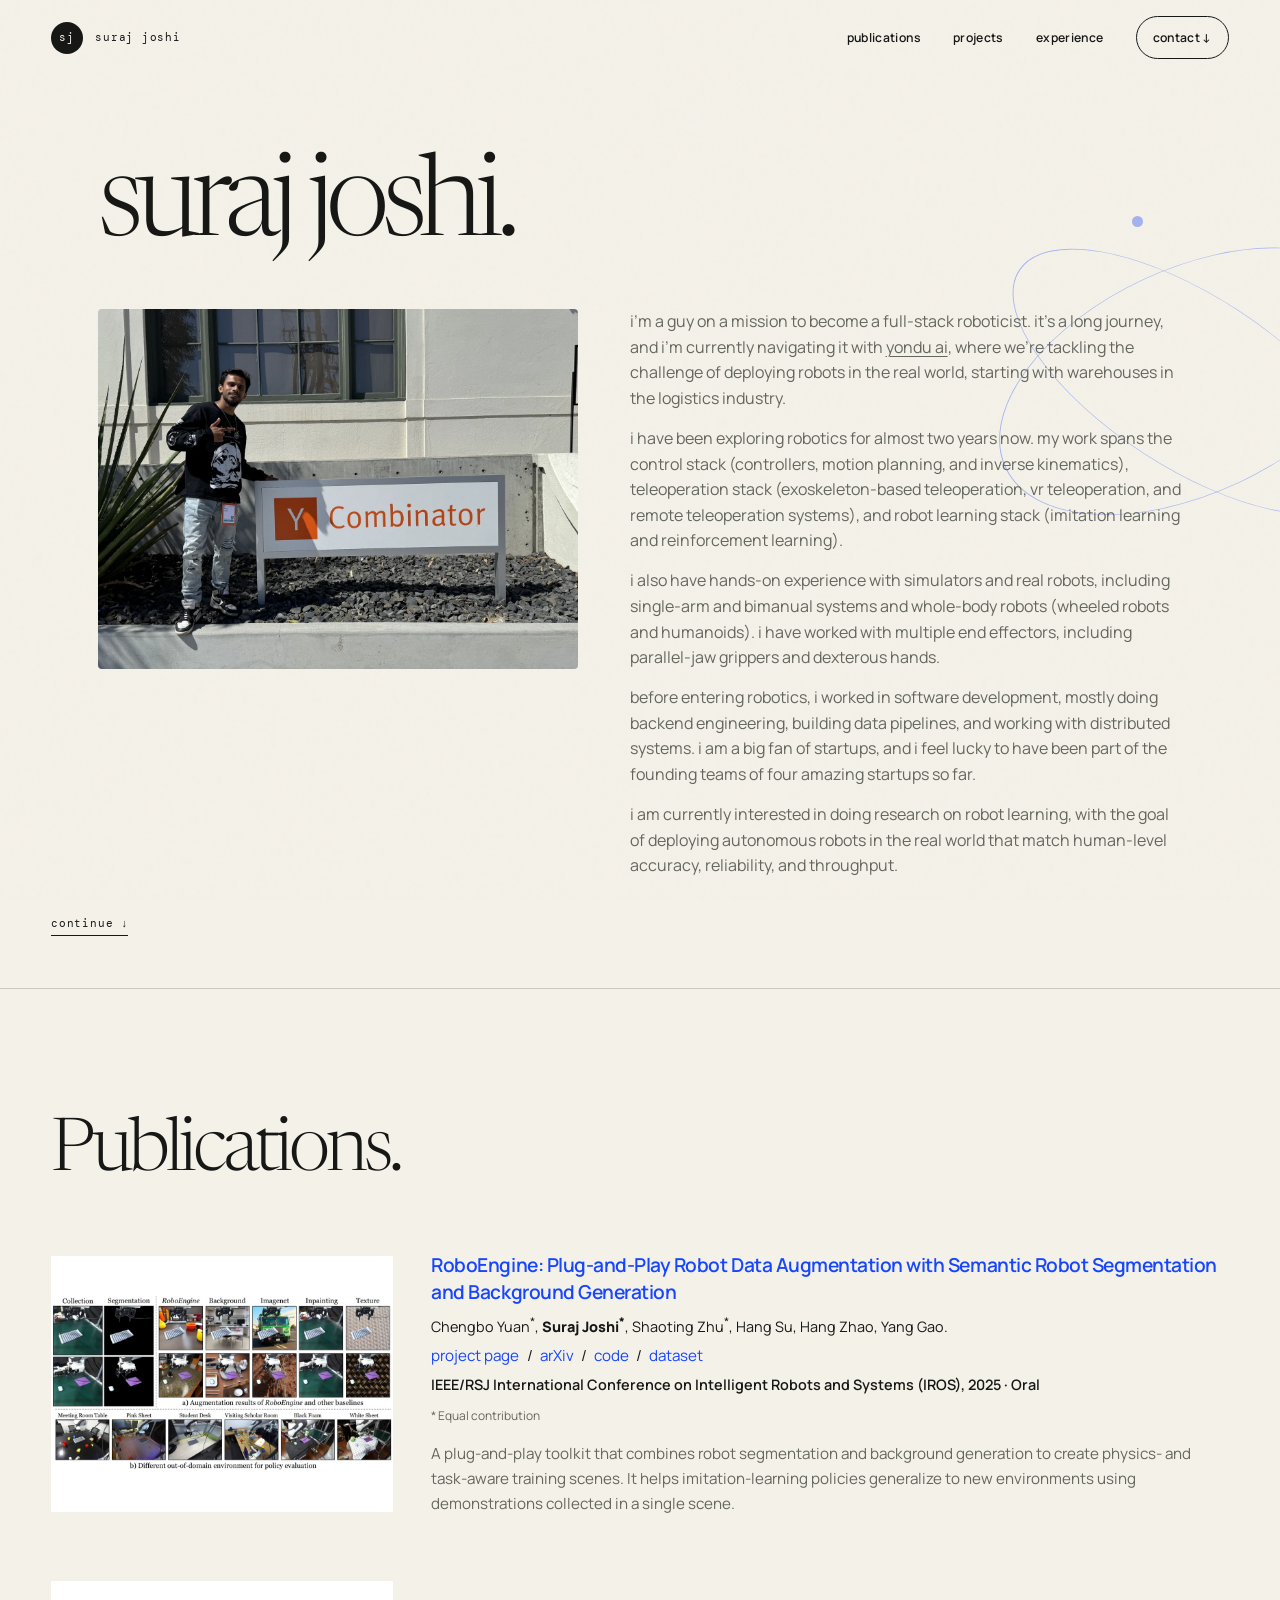
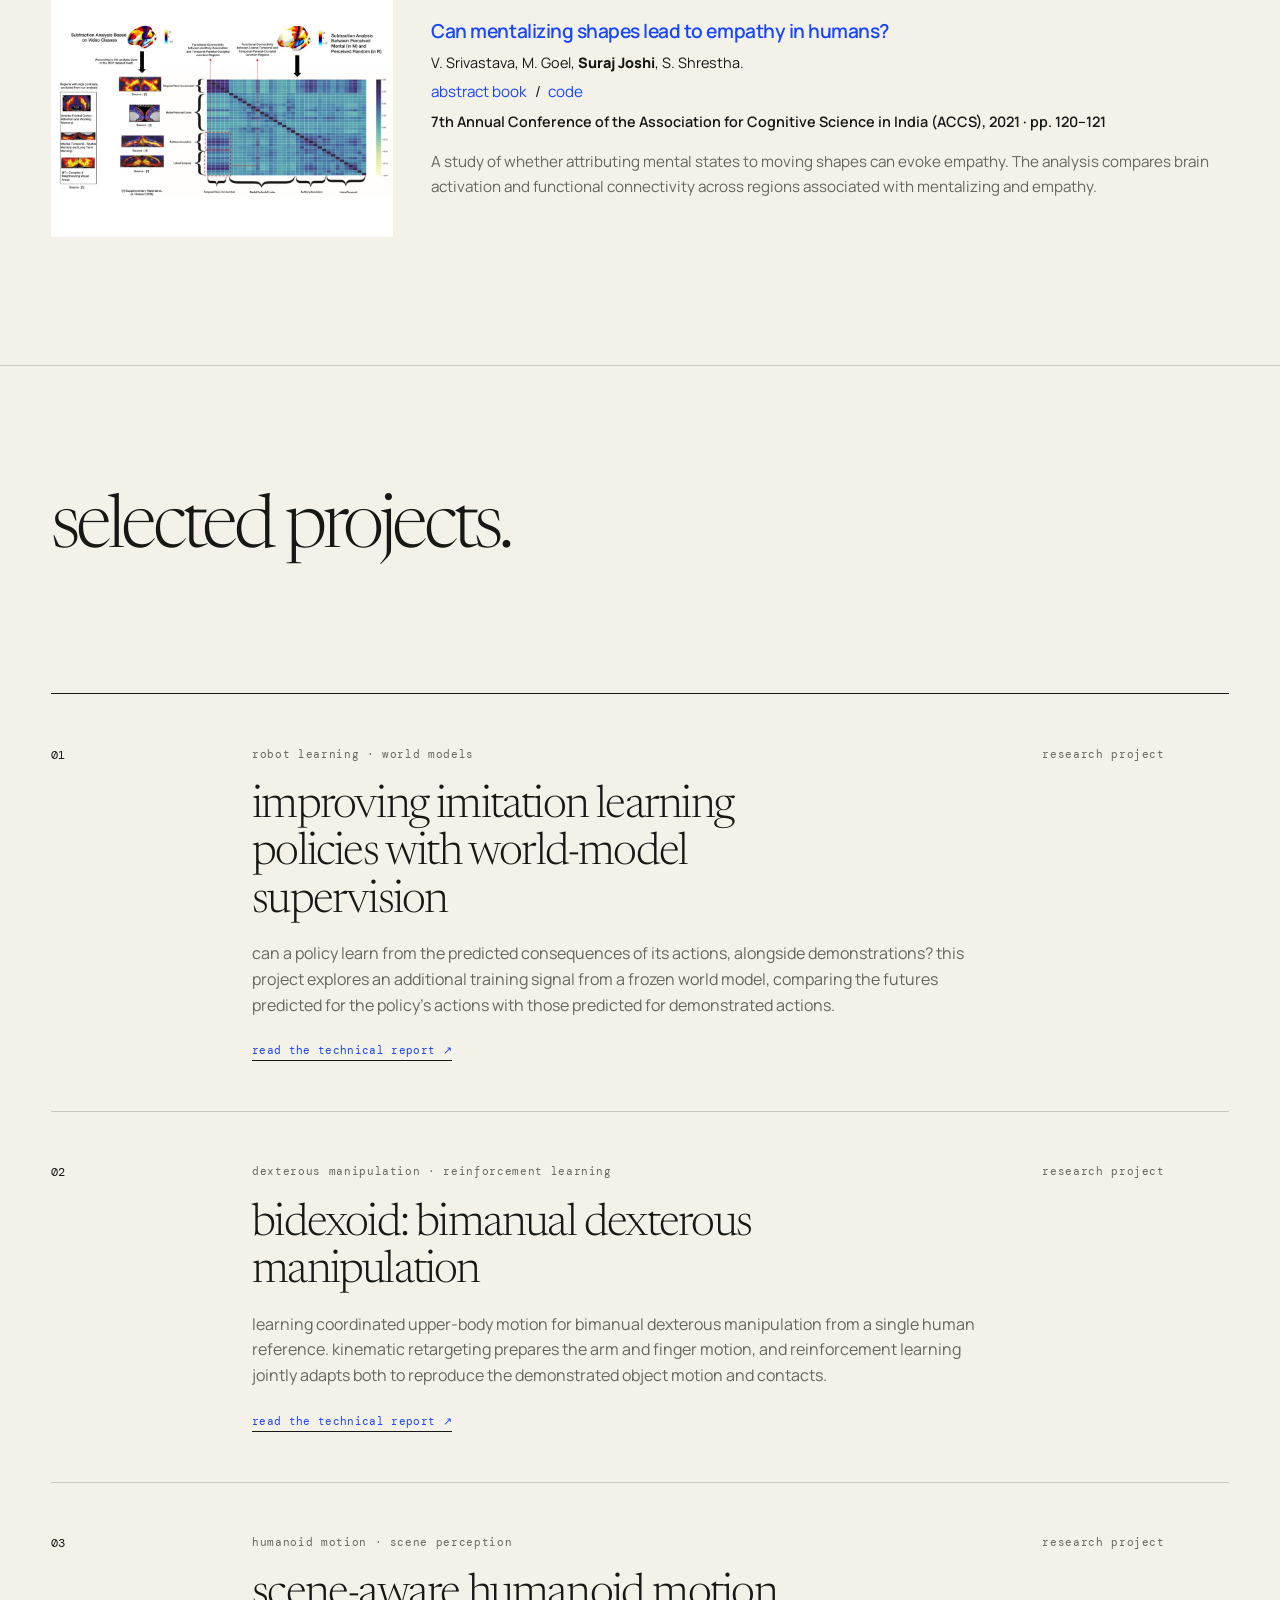
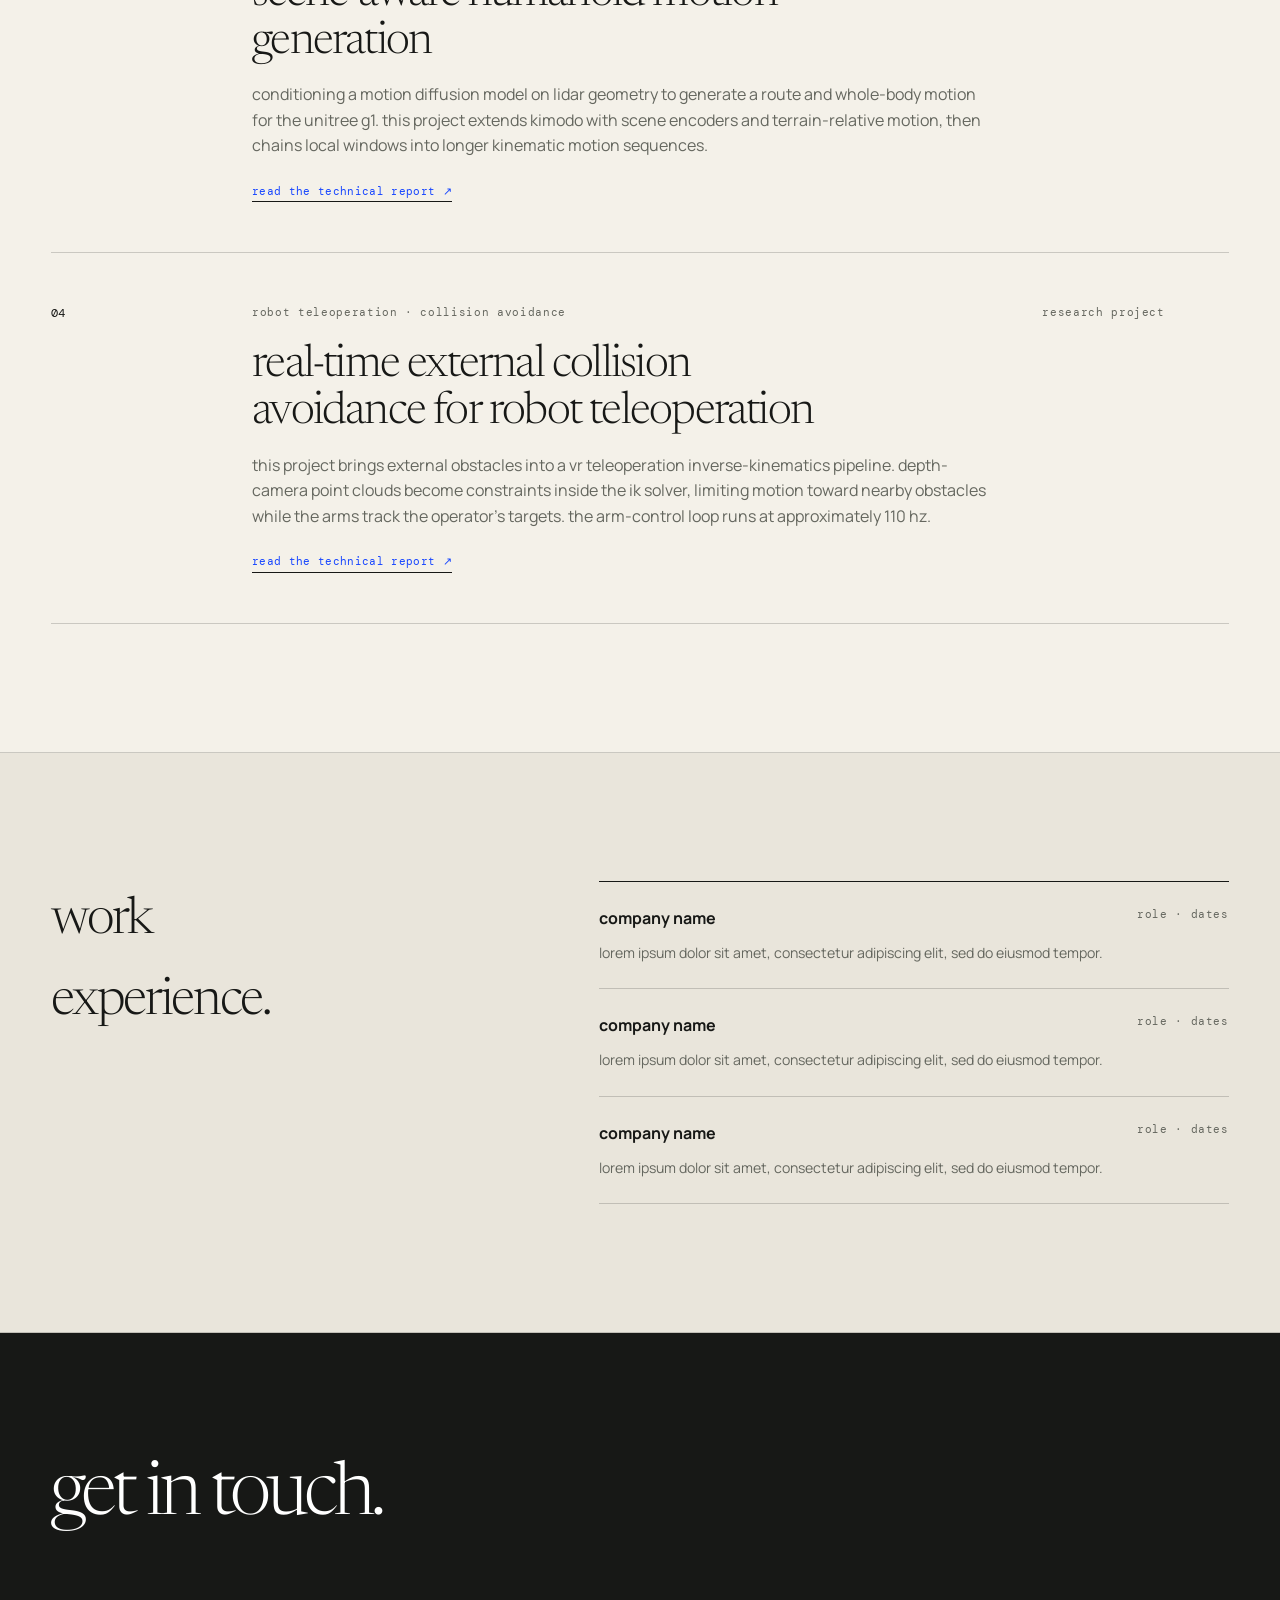
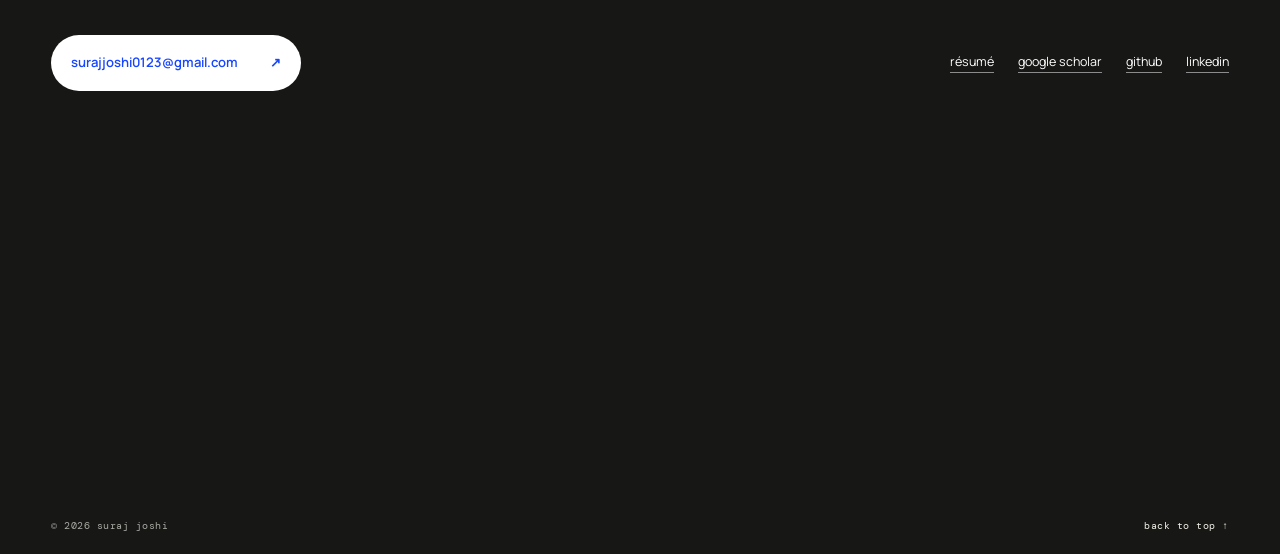
==== commit 94a6db38: "Publish responsive intro photo sizes" ====
--- a/index.html
+++ b/index.html
@@ -15,7 +15,7 @@
       href="https://fonts.googleapis.com/css2?family=DM+Mono:wght@300;400;500&family=Manrope:wght@400;500;600&family=Newsreader:opsz,wght@6..72,300;6..72,400;6..72,500&display=swap"
       rel="stylesheet"
     />
-    <link rel="stylesheet" href="./styles.css?v=20261118" />
+    <link rel="stylesheet" href="./styles.css?v=20261118-photo-size" />
     <script src="./script.js" defer></script>
   </head>
   <body>
--- a/styles.css
+++ b/styles.css
@@ -248,14 +248,14 @@
 
 .hero-layout {
   display: grid;
-  grid-template-columns: minmax(0, 0.8fr) minmax(0, 1.2fr);
+  grid-template-columns: minmax(0, 1fr) minmax(0, 1.15fr);
   align-items: start;
   gap: clamp(2rem, 4vw, 4rem);
   margin-top: clamp(2rem, 4vw, 4rem);
 }
 
 .hero-photo {
-  width: min(26rem, 100%);
+  width: min(32rem, 100%);
   margin: 0;
 }
 
@@ -869,6 +869,16 @@
   }
   100% {
     box-shadow: 0 0 0 0 rgba(23, 70, 255, 0);
+  }
+}
+
+@media (max-width: 1100px) {
+  .hero-layout {
+    grid-template-columns: minmax(0, 0.8fr) minmax(0, 1.2fr);
+  }
+
+  .hero-photo {
+    width: min(22rem, 100%);
   }
 }
 
@@ -1014,6 +1024,10 @@
     margin: 3rem auto 2rem;
   }
 
+  .hero-photo {
+    width: min(18rem, 100%);
+  }
+
   .orbit-mark {
     top: 15%;
     right: -45%;
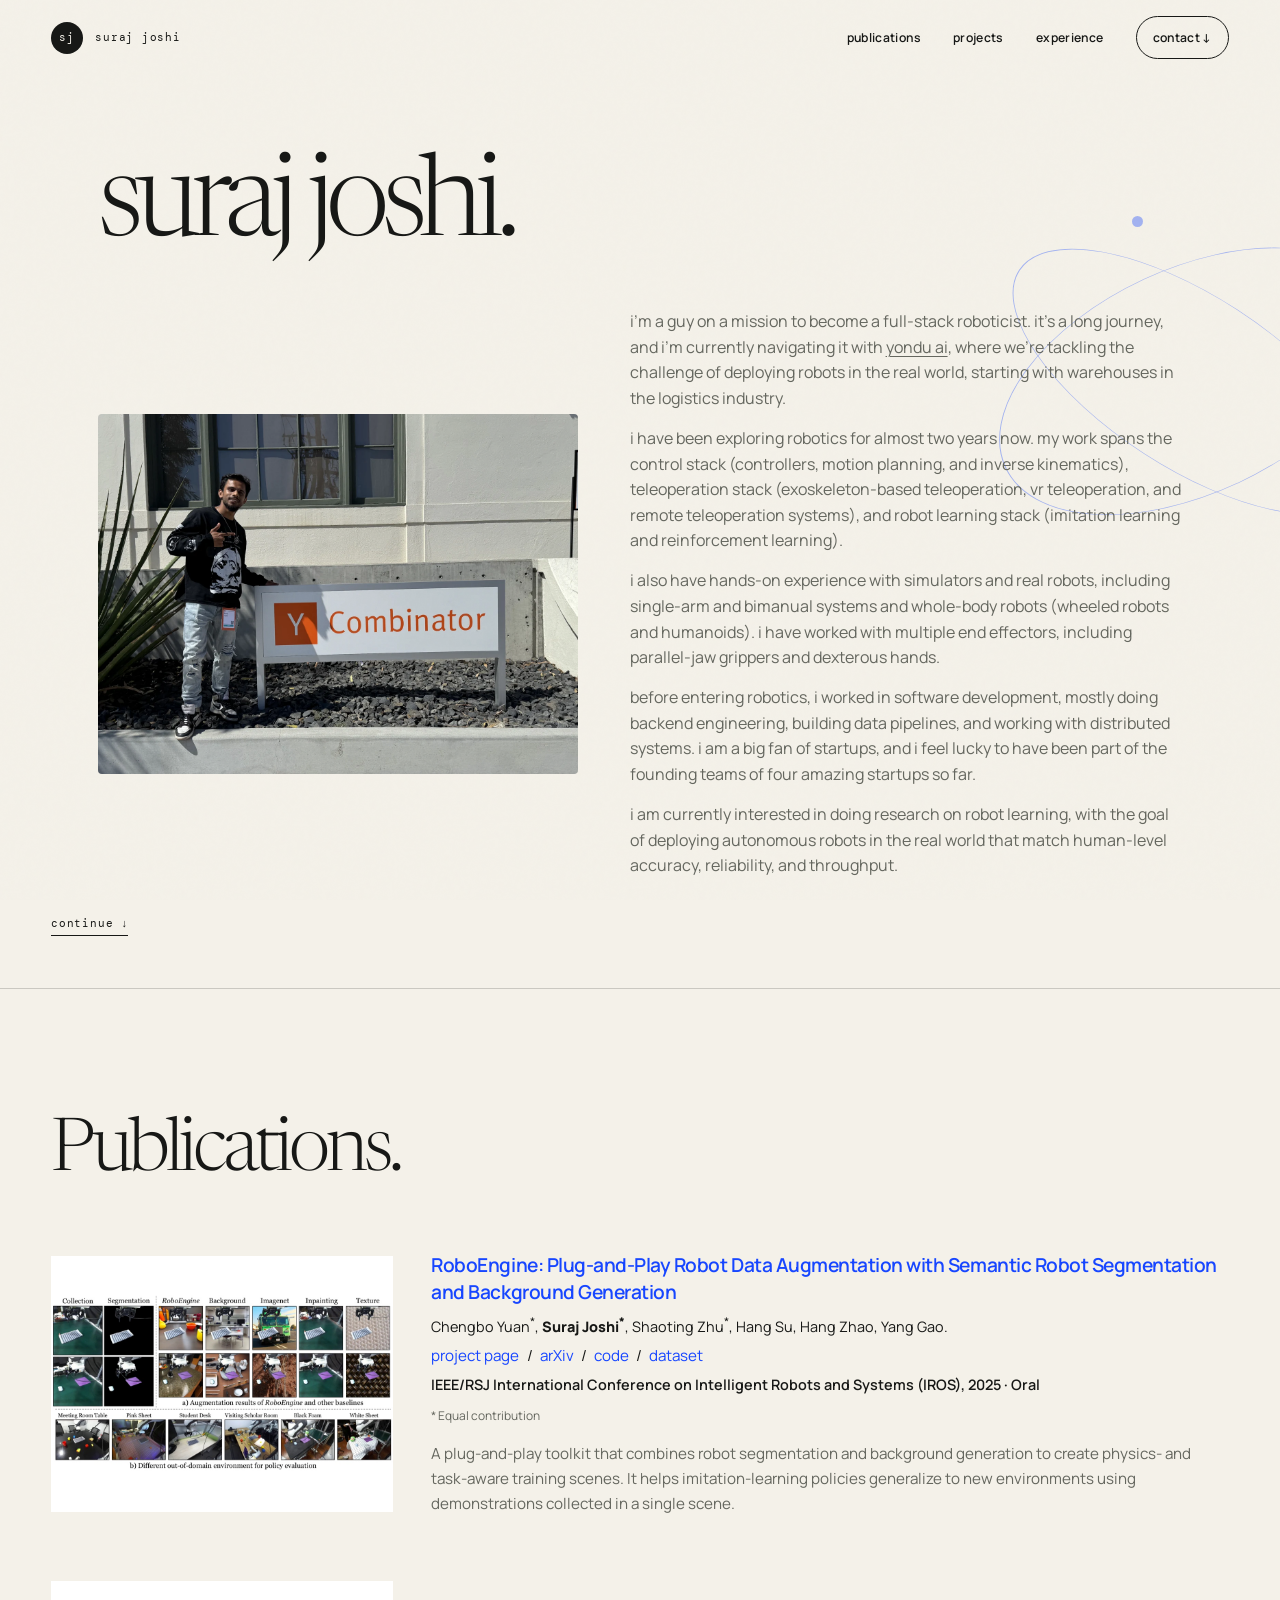
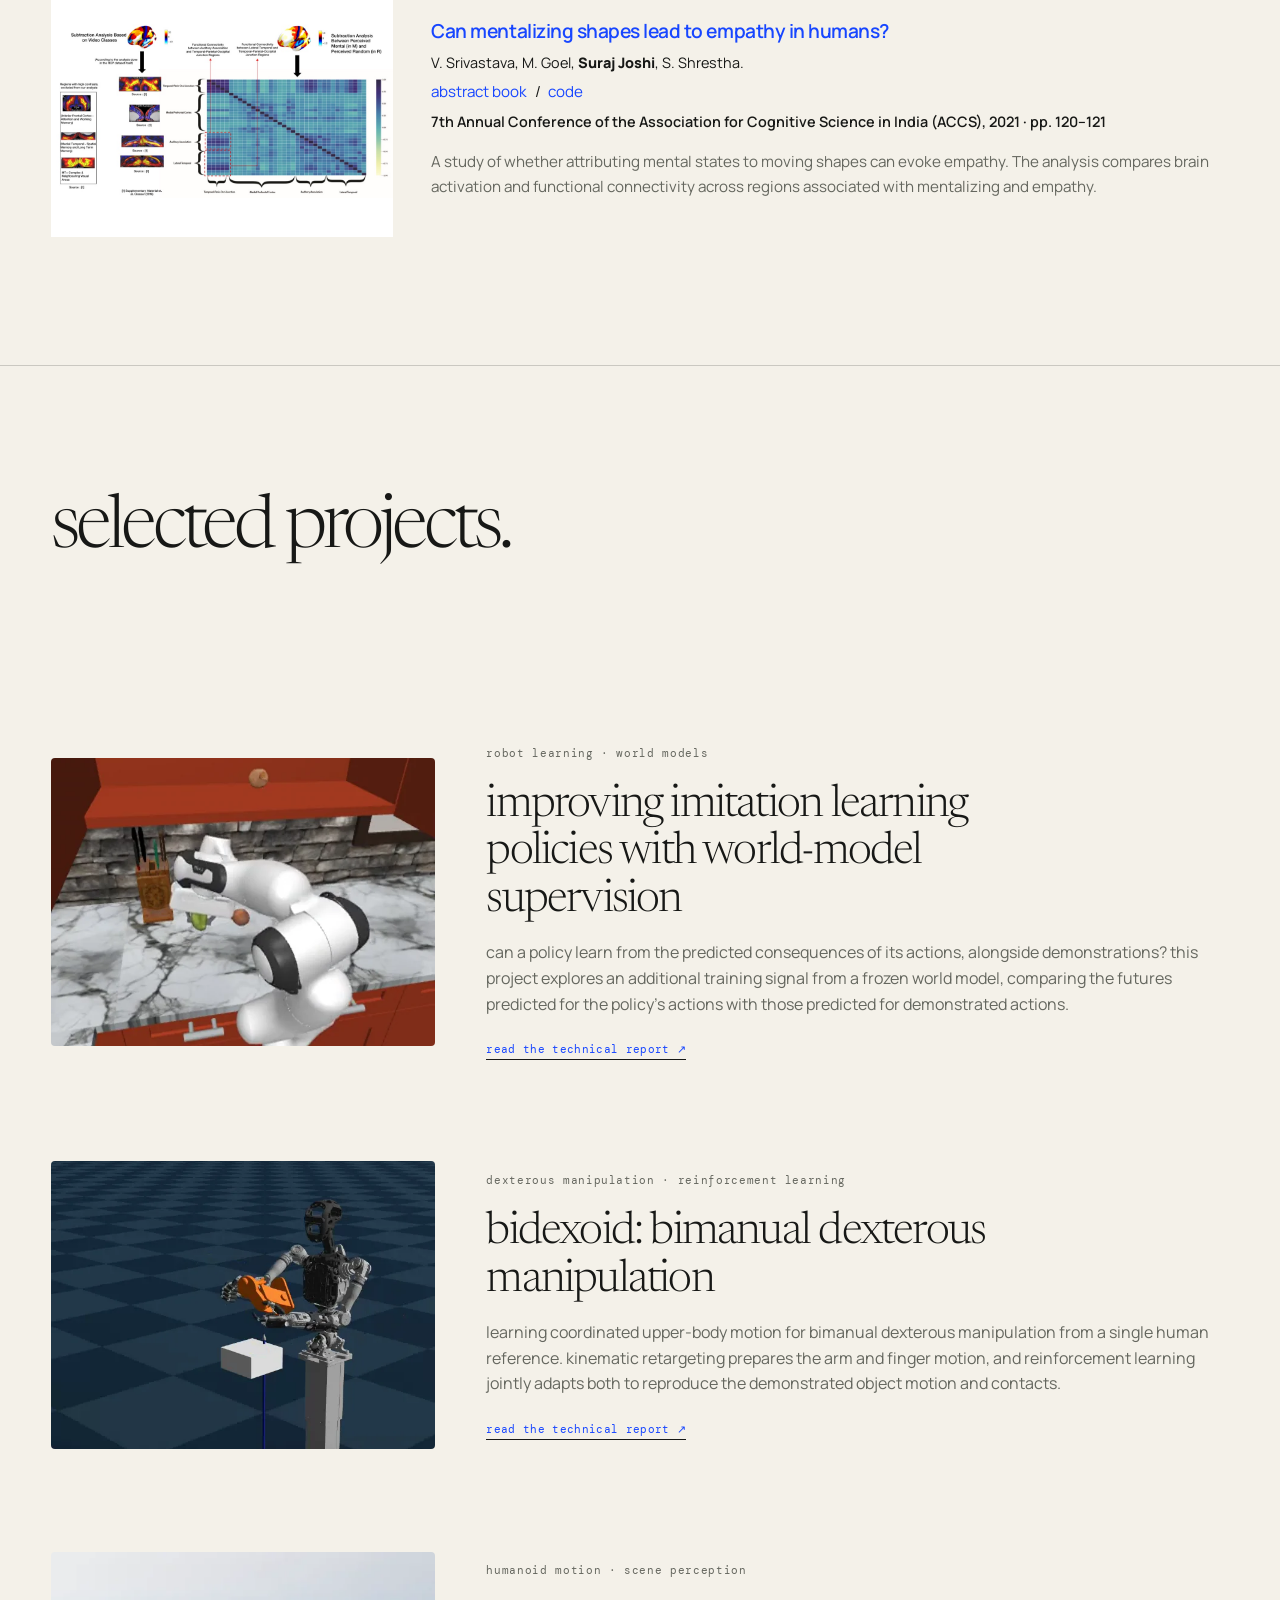
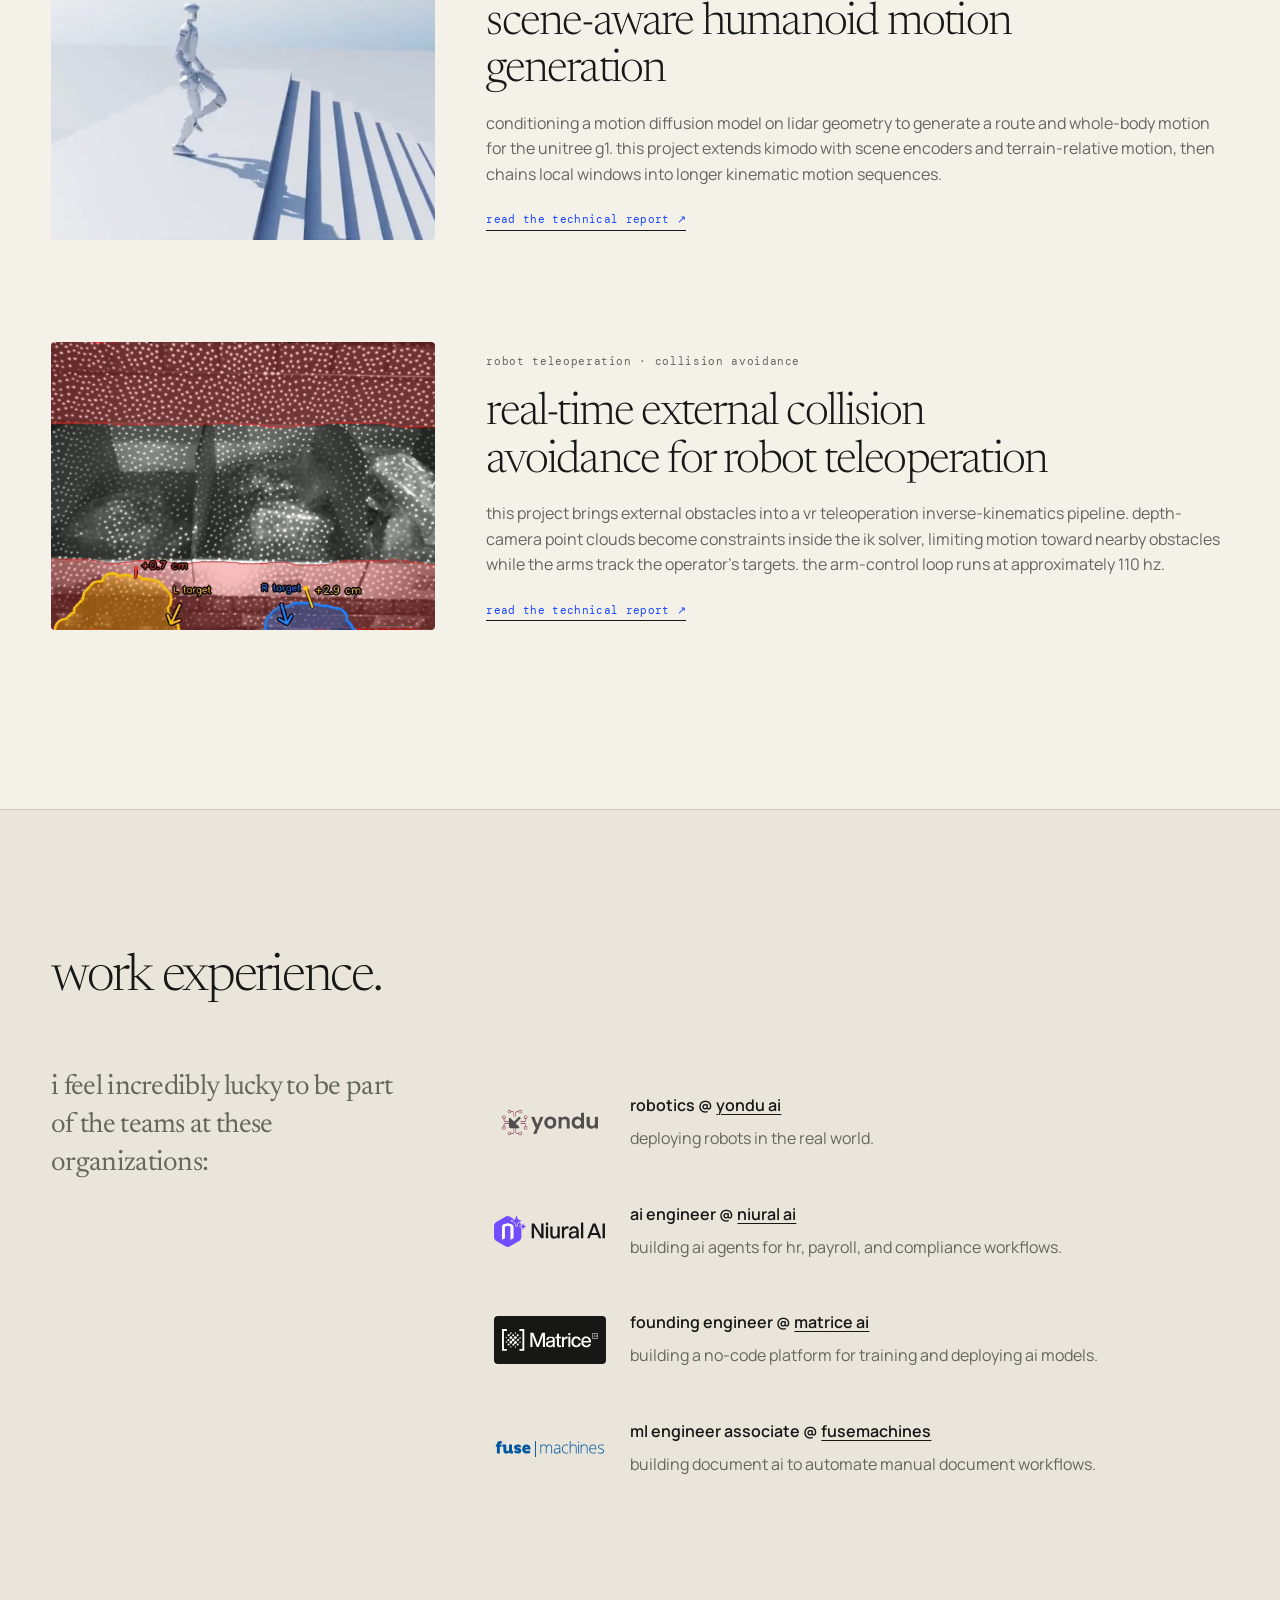
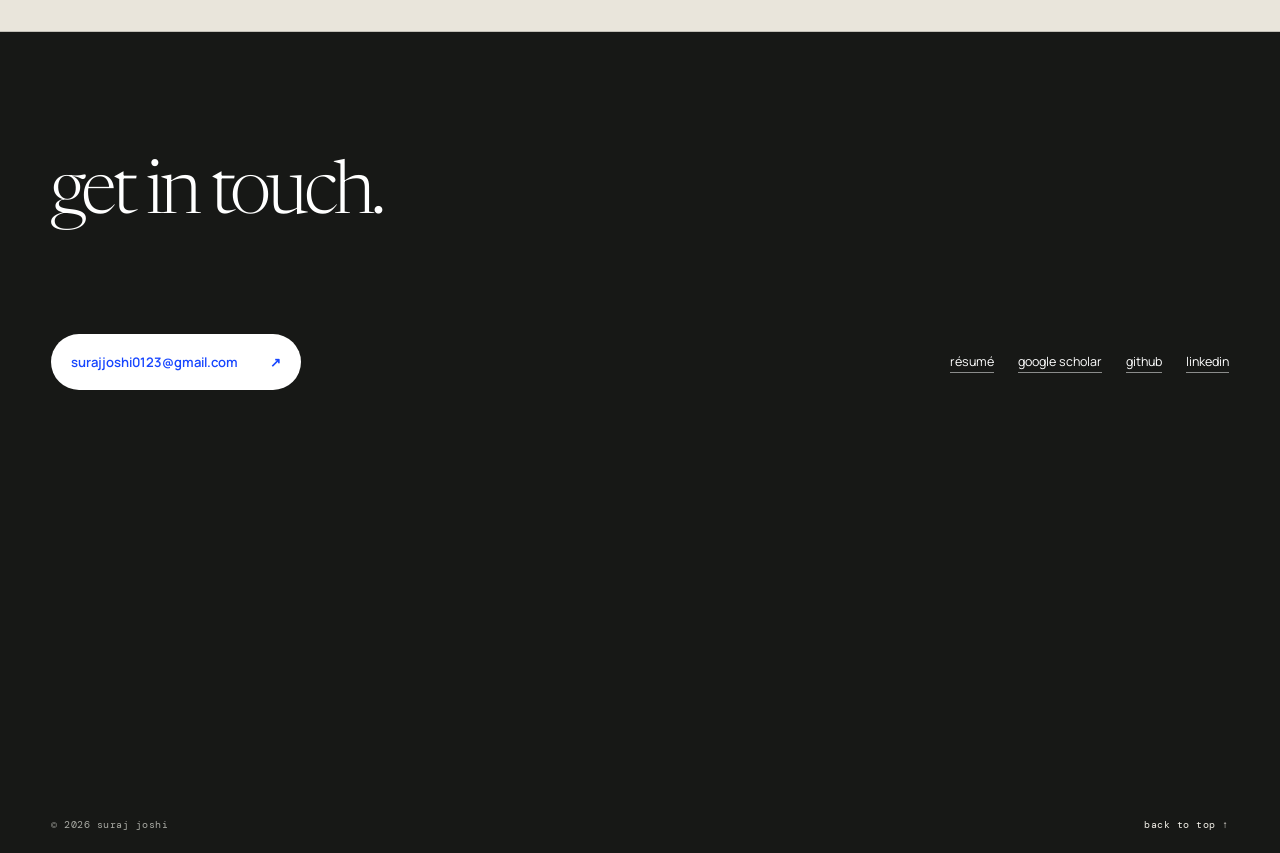
==== commit 6fe6b0b9: "Publish work experience, project stills, and refined lift interactions" ====
--- a/index.html
+++ b/index.html
@@ -15,7 +15,7 @@
       href="https://fonts.googleapis.com/css2?family=DM+Mono:wght@300;400;500&family=Manrope:wght@400;500;600&family=Newsreader:opsz,wght@6..72,300;6..72,400;6..72,500&display=swap"
       rel="stylesheet"
     />
-    <link rel="stylesheet" href="./styles.css?v=20261118-photo-size" />
+    <link rel="stylesheet" href="./styles.css?v=20261118-project-stills" />
     <script src="./script.js" defer></script>
   </head>
   <body>
@@ -98,7 +98,7 @@
         </div>
 
         <div class="publication-list">
-          <article class="publication-entry reveal">
+          <article class="publication-entry reveal lift-row">
             <a class="publication-media" href="https://roboengine.github.io/" aria-label="Visit the RoboEngine project">
               <video autoplay loop muted playsinline preload="metadata" poster="./assets/publications/roboengine-poster.jpg" aria-label="RoboEngine robot segmentation and generated scene examples">
                 <source src="./assets/publications/roboengine-preview.mp4" type="video/mp4" />
@@ -118,7 +118,7 @@
               <p class="publication-description">A plug-and-play toolkit that combines robot segmentation and background generation to create physics- and task-aware training scenes. It helps imitation-learning policies generalize to new environments using demonstrations collected in a single scene.</p>
             </div>
           </article>
-          <article class="publication-entry reveal">
+          <article class="publication-entry reveal lift-row">
             <a class="publication-media" href="https://github.com/varadsrivastava/accs2021" aria-label="View the mentalizing shapes research">
               <img src="./assets/publications/mentalizing-shapes.jpg" alt="Functional connectivity analysis across brain regions studied in the shapes and empathy research" loading="lazy" />
             </a>
@@ -143,10 +143,12 @@
         </div>
 
         <div class="project-list">
-          <article class="project reveal">
-            <div class="project-order">01</div>
-            <div class="project-body">
-              <div class="project-meta"><span>robot learning · world models</span><span>research project</span></div>
+          <article class="project reveal lift-row">
+            <a class="project-media" href="./reports/world-model-supervision.html" aria-label="Read the world-model supervision report">
+              <img src="./assets/projects/world-models.webp" width="640" height="640" loading="lazy" decoding="async" alt="Robot arm during a manipulation rollout in a RoboCasa kitchen" />
+            </a>
+            <div class="project-body">
+              <div class="project-meta"><span>robot learning · world models</span></div>
               <h3>improving imitation learning policies with world-model supervision</h3>
               <p>
                 can a policy learn from the predicted consequences of its actions, alongside
@@ -158,30 +160,36 @@
             </div>
           </article>
 
-          <article class="project reveal">
-            <div class="project-order">02</div>
-            <div class="project-body">
-              <div class="project-meta"><span>dexterous manipulation · reinforcement learning</span><span>research project</span></div>
+          <article class="project reveal lift-row">
+            <a class="project-media" href="./reports/bidexoid.html" aria-label="Read the BiDexoid report">
+              <img src="./assets/projects/bidexoid.webp" width="628" height="484" loading="lazy" decoding="async" alt="A bimanual humanoid policy manipulating a mixer in simulation" />
+            </a>
+            <div class="project-body">
+              <div class="project-meta"><span>dexterous manipulation · reinforcement learning</span></div>
               <h3>bidexoid: bimanual dexterous manipulation</h3>
               <p>learning coordinated upper-body motion for bimanual dexterous manipulation from a single human reference. kinematic retargeting prepares the arm and finger motion, and reinforcement learning jointly adapts both to reproduce the demonstrated object motion and contacts.</p>
               <p class="project-note"><a class="text-link" href="./reports/bidexoid.html">read the technical report ↗</a></p>
             </div>
           </article>
 
-          <article class="project reveal">
-            <div class="project-order">03</div>
-            <div class="project-body">
-              <div class="project-meta"><span>humanoid motion · scene perception</span><span>research project</span></div>
+          <article class="project reveal lift-row">
+            <a class="project-media" href="./reports/scene-aware-humanoid-motion-generation.html" aria-label="Read the scene-aware humanoid motion report">
+              <img src="./assets/projects/humanoid-motion.webp" width="640" height="360" loading="lazy" decoding="async" alt="Generated humanoid walking motion approaching stairs in simulation" />
+            </a>
+            <div class="project-body">
+              <div class="project-meta"><span>humanoid motion · scene perception</span></div>
               <h3>scene-aware humanoid motion generation</h3>
               <p>conditioning a motion diffusion model on lidar geometry to generate a route and whole-body motion for the unitree g1. this project extends kimodo with scene encoders and terrain-relative motion, then chains local windows into longer kinematic motion sequences.</p>
               <p class="project-note"><a class="text-link" href="./reports/scene-aware-humanoid-motion-generation.html">read the technical report ↗</a></p>
             </div>
           </article>
 
-          <article class="project reveal">
-            <div class="project-order">04</div>
-            <div class="project-body">
-              <div class="project-meta"><span>robot teleoperation · collision avoidance</span><span>research project</span></div>
+          <article class="project reveal lift-row">
+            <a class="project-media" href="./reports/teleoperation-collision-avoidance.html" aria-label="Read the collision-avoidance report">
+              <img src="./assets/projects/collision-avoidance.webp" width="848" height="430" loading="lazy" decoding="async" alt="Teleoperation demo showing arm collision spheres and obstacle overlays" />
+            </a>
+            <div class="project-body">
+              <div class="project-meta"><span>robot teleoperation · collision avoidance</span></div>
               <h3>real-time external collision avoidance for robot teleoperation</h3>
               <p>
                 this project brings external obstacles into a vr teleoperation inverse-kinematics
@@ -196,23 +204,47 @@
       </section>
 
       <section class="section work" id="experience" data-section>
-
+        <h2 class="reveal">work experience.</h2>
         <div class="experience-layout">
-          <h2 class="reveal">Work experience.</h2>
-          <div class="timeline reveal">
-            <article>
-              <div><strong>Company name</strong><span>Role · dates</span></div>
-              <p>Lorem ipsum dolor sit amet, consectetur adipiscing elit, sed do eiusmod tempor.</p>
-            </article>
-            <article>
-              <div><strong>Company name</strong><span>Role · dates</span></div>
-              <p>Lorem ipsum dolor sit amet, consectetur adipiscing elit, sed do eiusmod tempor.</p>
-            </article>
-            <article>
-              <div><strong>Company name</strong><span>Role · dates</span></div>
-              <p>Lorem ipsum dolor sit amet, consectetur adipiscing elit, sed do eiusmod tempor.</p>
-            </article>
-          </div>
+          <p class="experience-note reveal">i feel incredibly lucky to be part of the teams at these organizations:</p>
+          <ol class="experience-list reveal" aria-label="Work experience, newest first">
+            <li>
+              <a class="experience-entry lift-row" href="https://www.yondu.ai/" target="_blank" rel="noopener noreferrer">
+                <img class="company-logo" src="./assets/companies/yondu.png" width="112" height="48" alt="" loading="lazy" decoding="async" />
+                <div>
+                  <h3>robotics @ <span class="experience-company">yondu ai</span></h3>
+                  <p>deploying robots in the real world.</p>
+                </div>
+              </a>
+            </li>
+            <li>
+              <a class="experience-entry lift-row" href="https://www.niural.com/ai" target="_blank" rel="noopener noreferrer">
+                <img class="company-logo" src="./assets/companies/niural.svg" width="112" height="48" alt="" loading="lazy" decoding="async" />
+                <div>
+                  <h3>ai engineer @ <span class="experience-company">niural ai</span></h3>
+                  <p>building ai agents for hr, payroll, and compliance workflows.</p>
+                </div>
+              </a>
+            </li>
+            <li>
+              <a class="experience-entry lift-row" href="https://matrice.ai/" target="_blank" rel="noopener noreferrer">
+                <img class="company-logo company-logo--matrice" src="./assets/companies/matrice.svg" width="112" height="48" alt="" loading="lazy" decoding="async" />
+                <div>
+                  <h3>founding engineer @ <span class="experience-company">matrice ai</span></h3>
+                  <p>building a no-code platform for training and deploying ai models.</p>
+                </div>
+              </a>
+            </li>
+            <li>
+              <a class="experience-entry lift-row" href="https://fusemachines.com/" target="_blank" rel="noopener noreferrer">
+                <img class="company-logo" src="./assets/companies/fusemachines.svg" width="112" height="48" alt="" loading="lazy" decoding="async" />
+                <div>
+                  <h3>ml engineer associate @ <span class="experience-company">fusemachines</span></h3>
+                  <p>building document ai to automate manual document workflows.</p>
+                </div>
+              </a>
+            </li>
+          </ol>
         </div>
       </section>
 
--- a/styles.css
+++ b/styles.css
@@ -256,6 +256,7 @@
 
 .hero-photo {
   width: min(32rem, 100%);
+  align-self: center;
   margin: 0;
 }
 
@@ -387,7 +388,6 @@
 
 .fact-label,
 .project-meta,
-.timeline span,
 .paper-list small {
   color: var(--muted);
   font-family: var(--mono);
@@ -509,7 +509,6 @@
 
 .project-list {
   margin-top: clamp(5rem, 10vw, 10rem);
-  border-top: 1px solid var(--ink);
 }
 
 .publication-list {
@@ -620,43 +619,76 @@
   }
 }
 
+.lift-row {
+  position: relative;
+  isolation: isolate;
+  transition: transform 180ms ease;
+}
+
 .project {
-  position: relative;
-  display: grid;
-  grid-template-columns: 0.15fr 1fr auto;
-  gap: clamp(1.5rem, 5vw, 5rem);
-  align-items: start;
+  display: grid;
+  grid-template-columns: minmax(0, 24rem) minmax(0, 1fr);
+  gap: clamp(2rem, 4vw, 4rem);
+  align-items: center;
   padding: clamp(2rem, 4vw, 4rem) 0;
-  border-bottom: 1px solid var(--line);
   cursor: default;
-  transition: padding 220ms ease;
-}
-
-.project::before {
+}
+
+.lift-row.reveal {
+  transition: opacity 700ms cubic-bezier(0.2, 0.7, 0.2, 1), transform 180ms ease;
+}
+
+.lift-row::before {
   position: absolute;
-  inset: 0 calc(var(--gutter) * -1);
+  inset: 0 -1.25rem;
   z-index: -1;
-  background: var(--blue-soft);
+  border-radius: 8px;
+  background: var(--lift-surface, var(--paper));
+  box-shadow: 0 12px 30px rgba(23, 24, 22, 0.07), 0 2px 6px rgba(23, 24, 22, 0.03);
   content: "";
   opacity: 0;
-  transition: opacity 220ms ease;
-}
-
-.project:hover,
-.project:focus-visible {
-  padding-right: 1.25rem;
-  padding-left: 1.25rem;
-}
-
-.project:hover::before,
-.project:focus-visible::before {
+  pointer-events: none;
+  transition: opacity 180ms ease;
+}
+
+.lift-row:focus-within,
+.lift-row.is-visible:focus-within {
+  transform: translateY(-4px);
+}
+
+.lift-row:focus-within::before {
   opacity: 1;
 }
 
-.project-order,
-.project-arrow {
-  font-family: var(--mono);
-  font-size: 0.74rem;
+@media (hover: hover) and (pointer: fine) {
+  .lift-row:hover,
+  .lift-row.is-visible:hover {
+    transform: translateY(-4px);
+  }
+
+  .lift-row:hover::before {
+    opacity: 1;
+  }
+}
+
+.project-media {
+  display: block;
+  overflow: hidden;
+  width: 100%;
+  aspect-ratio: 4 / 3;
+  border-radius: 4px;
+  background: var(--paper-deep);
+}
+
+.project-media img {
+  display: block;
+  width: 100%;
+  height: 100%;
+  object-fit: cover;
+}
+
+.project-body {
+  min-width: 0;
 }
 
 .project-meta {
@@ -702,42 +734,80 @@
 
 .work h2 {
   margin: 0 0 3rem;
+  max-width: none;
+  white-space: nowrap;
   font-family: var(--serif);
-  font-size: clamp(2.6rem, 4vw, 4.5rem);
+  font-size: clamp(2.3rem, 4vw, 4.5rem);
   font-weight: 300;
   letter-spacing: -0.045em;
 }
 
 .experience-layout {
   display: grid;
-  grid-template-columns: minmax(0, 0.8fr) minmax(20rem, 1.2fr);
-  gap: clamp(4rem, 10vw, 12rem);
+  grid-template-columns: minmax(0, 0.65fr) minmax(0, 1.35fr);
+  gap: clamp(3rem, 7vw, 8rem);
   align-items: start;
 }
 
-.experience-layout h2 {
-  max-width: 8ch;
-}
-
-.timeline {
-  border-top: 1px solid var(--ink);
-}
-
-.timeline article {
-  padding: 1.5rem 0;
-  border-bottom: 1px solid var(--line);
-}
-
-.timeline article > div {
-  display: flex;
-  justify-content: space-between;
-  gap: 1rem;
-}
-
-.timeline p {
-  margin: 0.65rem 0 0;
+.experience-note {
+  max-width: 22rem;
+  margin: 0;
   color: var(--muted);
-  font-size: 0.88rem;
+  font-family: var(--serif);
+  font-size: clamp(1.5rem, 2.2vw, 2rem);
+  line-height: 1.35;
+  letter-spacing: -0.025em;
+}
+
+.experience-list {
+  margin: 0;
+  padding: 0;
+  list-style: none;
+}
+
+.experience-entry {
+  --lift-surface: var(--paper-deep);
+  display: grid;
+  grid-template-columns: 7rem minmax(0, 1fr);
+  align-items: center;
+  gap: 1.5rem;
+  padding: 1.6rem 0;
+}
+
+.company-logo {
+  display: block;
+  width: 7rem;
+  height: 3rem;
+  object-fit: contain;
+}
+
+.company-logo--matrice {
+  padding: 0.55rem 0.5rem;
+  border-radius: 4px;
+  background: #171816;
+}
+
+.experience-entry h3 {
+  margin: 0;
+  font-size: 1rem;
+  font-weight: 600;
+  line-height: 1.45;
+}
+
+.experience-company {
+  text-decoration: underline;
+  text-decoration-thickness: 1px;
+  text-underline-offset: 0.2em;
+}
+
+.experience-entry p {
+  margin: 0.55rem 0 0;
+  color: var(--muted);
+  font-size: 1rem;
+}
+
+.experience-entry:hover .experience-company {
+  color: var(--blue);
 }
 
 .paper-list {
@@ -873,6 +943,10 @@
 }
 
 @media (max-width: 1100px) {
+  .project {
+    grid-template-columns: minmax(0, 0.4fr) minmax(0, 0.6fr);
+  }
+
   .hero-layout {
     grid-template-columns: minmax(0, 0.8fr) minmax(0, 1.2fr);
   }
@@ -995,6 +1069,10 @@
     gap: 2rem;
   }
 
+  .experience-layout {
+    gap: 2rem;
+  }
+
   .question {
     grid-template-columns: 0.15fr 1fr;
   }
@@ -1011,6 +1089,17 @@
   .contact-actions {
     align-items: flex-start;
     flex-direction: column;
+  }
+}
+
+@media (max-width: 700px) {
+  .project {
+    grid-template-columns: 1fr;
+    gap: 1.5rem;
+  }
+
+  .project-media {
+    width: min(100%, 24rem);
   }
 }
 
@@ -1026,6 +1115,17 @@
 
   .hero-photo {
     width: min(18rem, 100%);
+  }
+
+  .experience-entry {
+    grid-template-columns: 5.5rem minmax(0, 1fr);
+    gap: 1rem;
+    padding: 1.4rem 0;
+  }
+
+  .company-logo {
+    width: 5.5rem;
+    height: 2.75rem;
   }
 
   .orbit-mark {
@@ -1047,18 +1147,6 @@
   .question {
     grid-template-columns: 1fr;
     gap: 1rem;
-  }
-
-  .project {
-    grid-template-columns: auto 1fr;
-  }
-
-  .project-body {
-    grid-column: 1 / -1;
-  }
-
-  .project-arrow {
-    justify-self: end;
   }
 
   .project-meta {
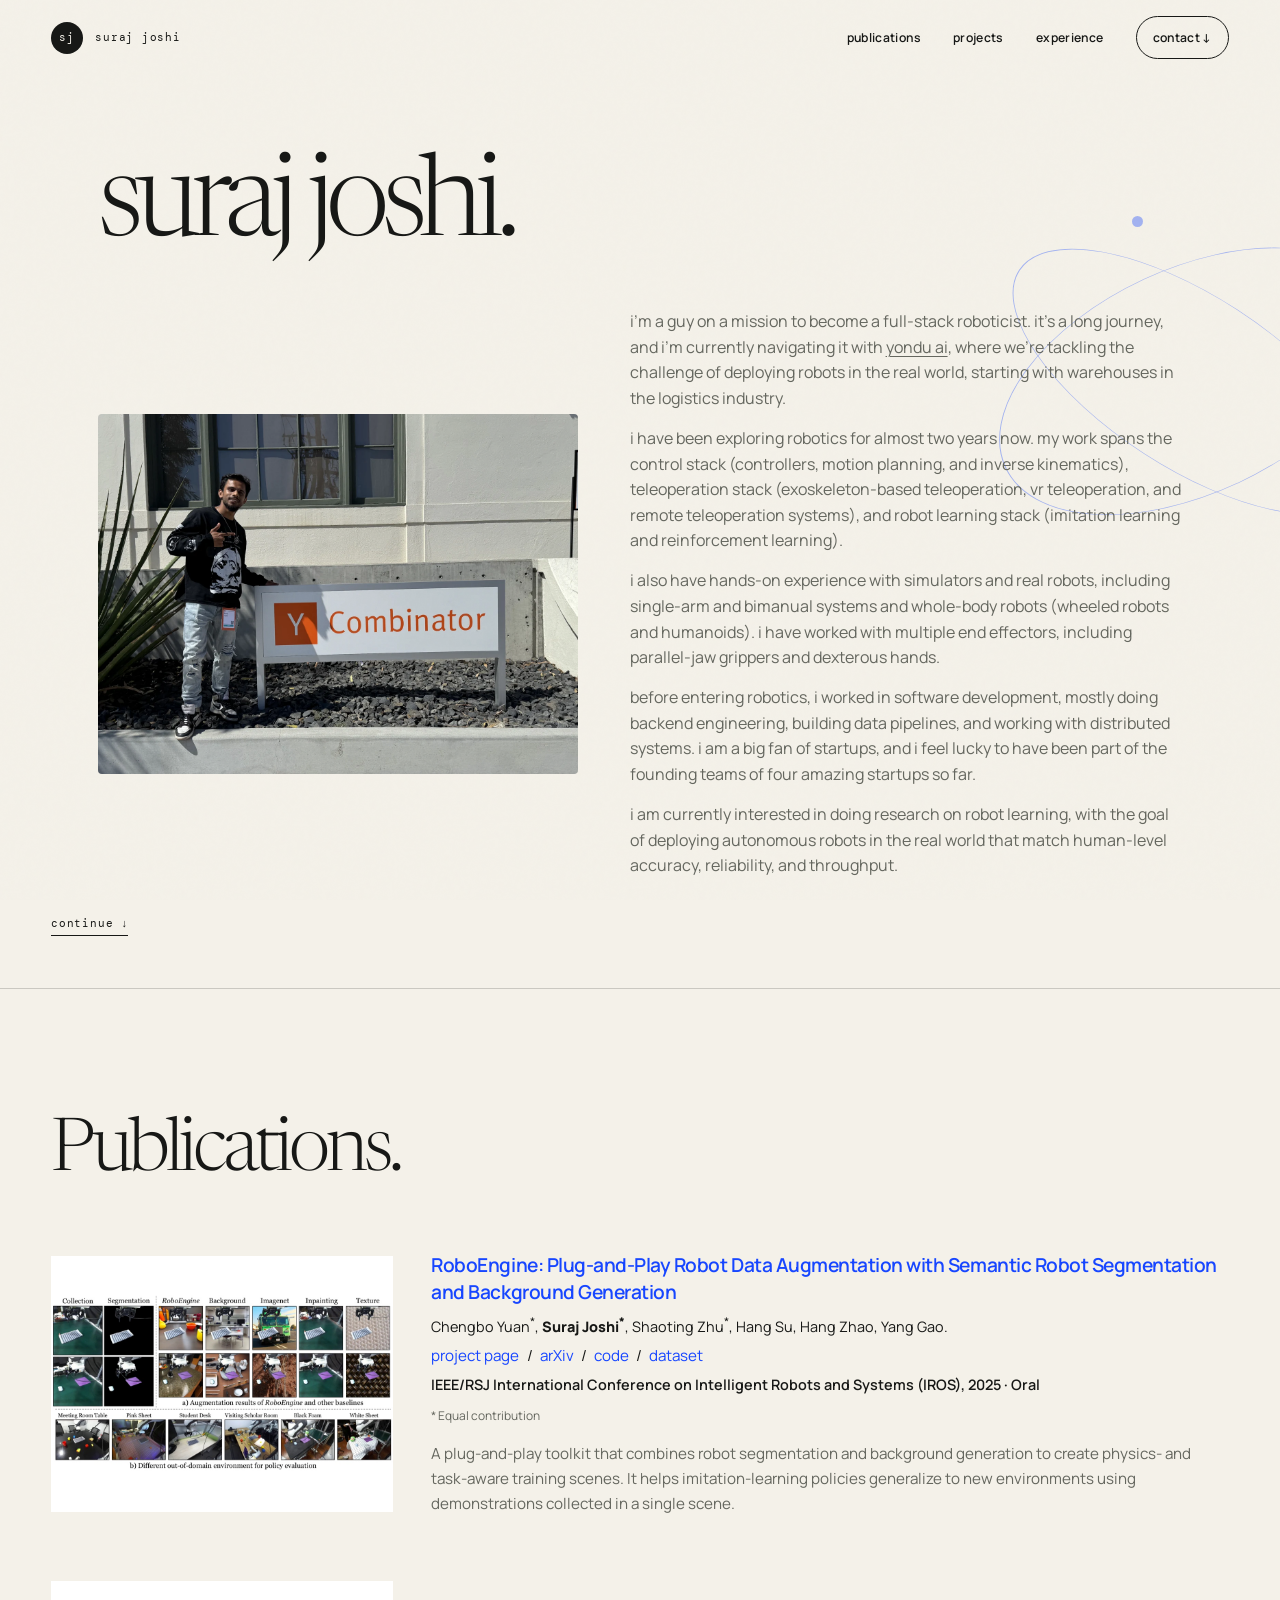
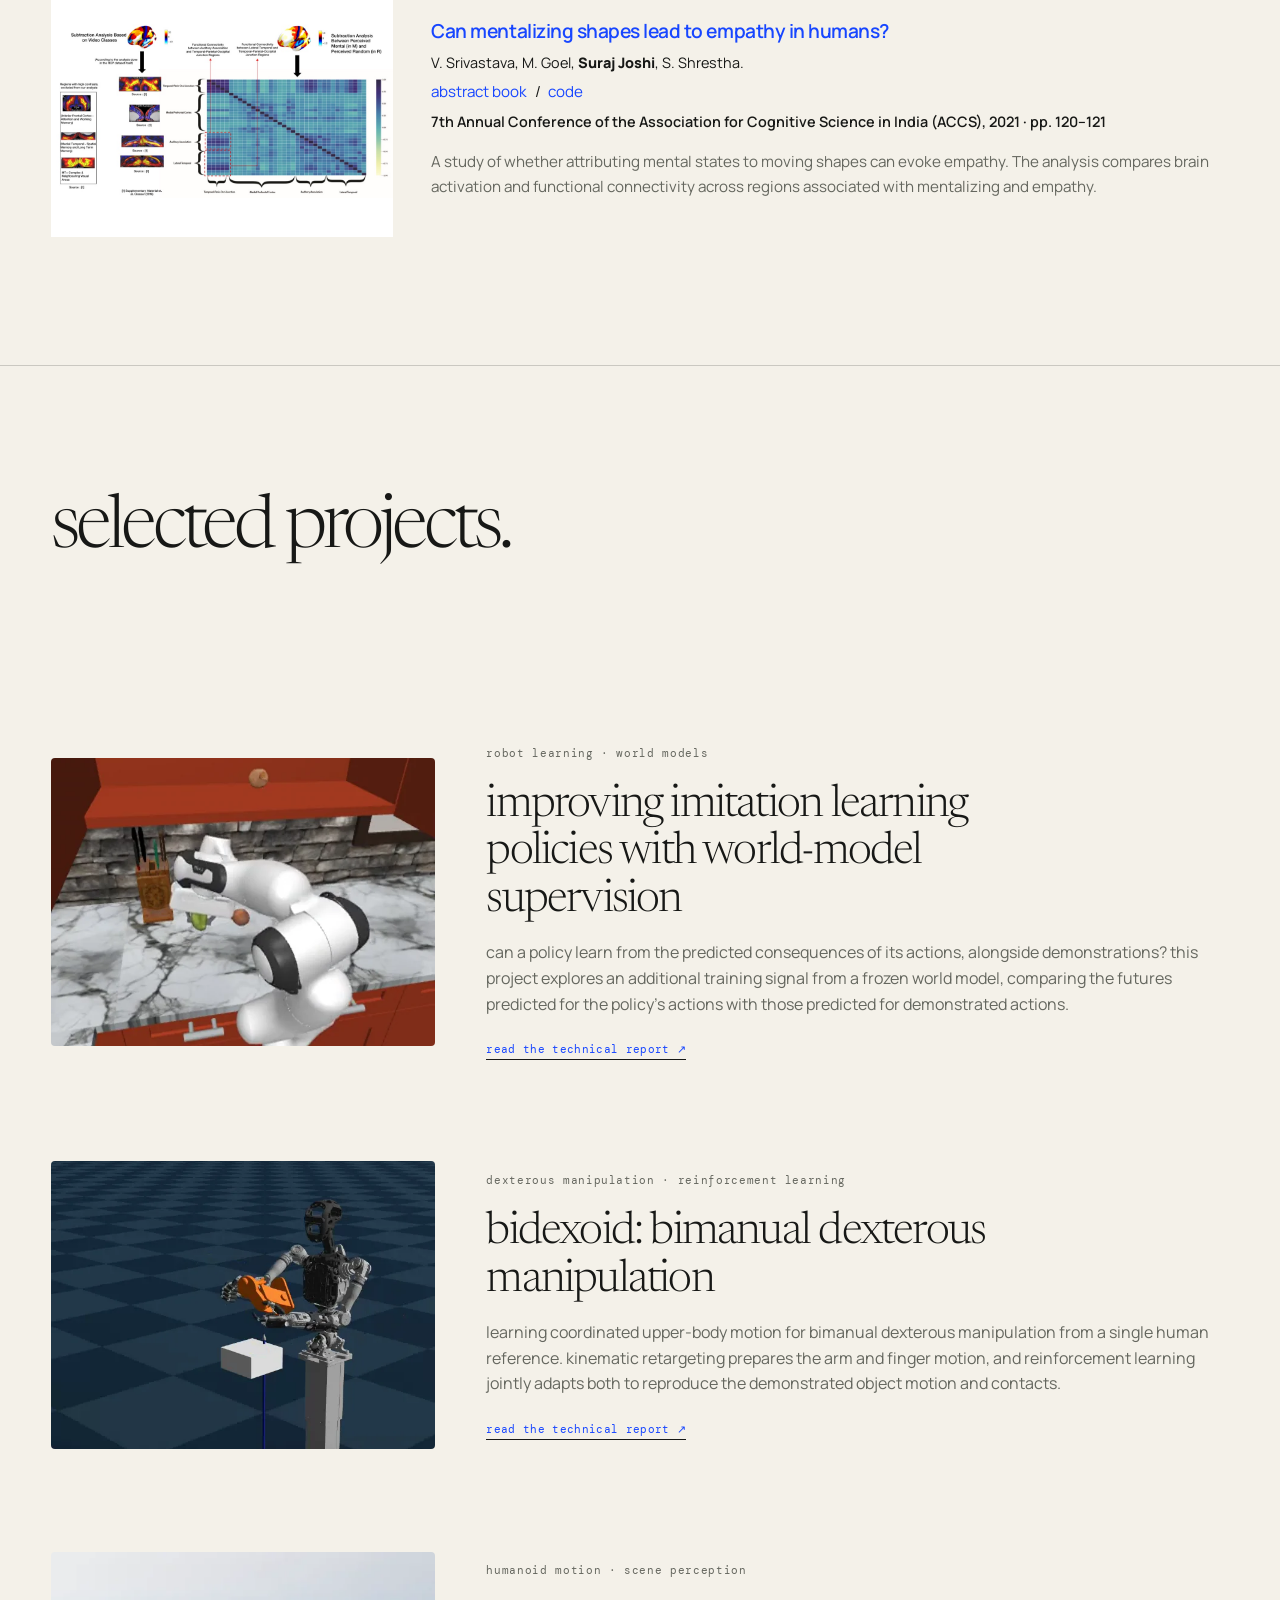
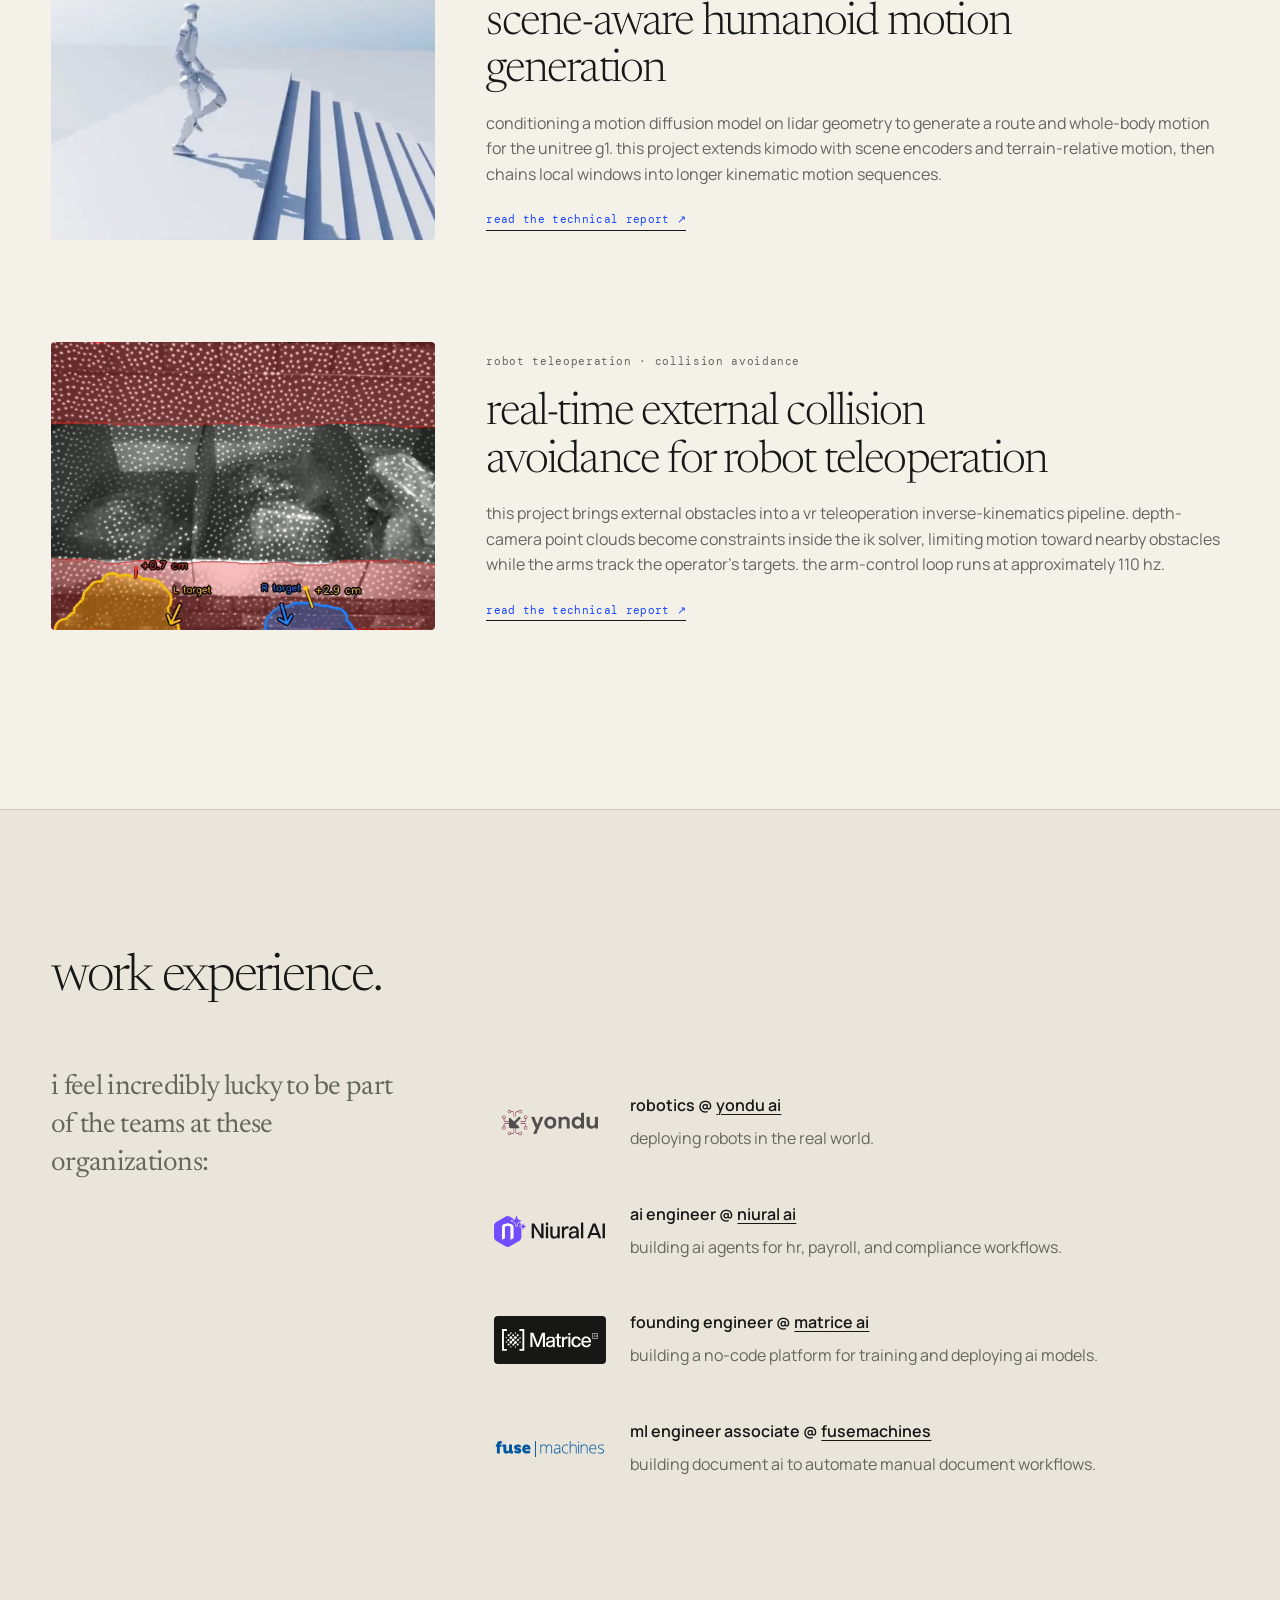
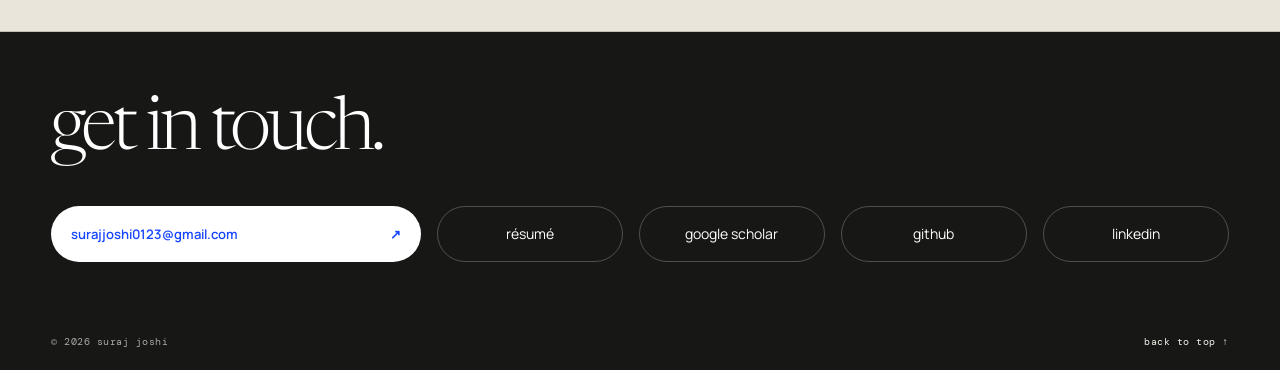
==== commit cb1c63db: "Publish compact contact section with evenly spaced link buttons" ====
--- a/index.html
+++ b/index.html
@@ -15,7 +15,7 @@
       href="https://fonts.googleapis.com/css2?family=DM+Mono:wght@300;400;500&family=Manrope:wght@400;500;600&family=Newsreader:opsz,wght@6..72,300;6..72,400;6..72,500&display=swap"
       rel="stylesheet"
     />
-    <link rel="stylesheet" href="./styles.css?v=20261118-project-stills" />
+    <link rel="stylesheet" href="./styles.css?v=20261118-contact" />
     <script src="./script.js" defer></script>
   </head>
   <body>
--- a/styles.css
+++ b/styles.css
@@ -848,10 +848,7 @@
 }
 
 .contact {
-  min-height: 85svh;
-  display: flex;
-  flex-direction: column;
-  justify-content: space-between;
+  padding: clamp(3rem, 5vw, 5rem) var(--gutter) clamp(2.5rem, 4vw, 4rem);
   background: var(--ink);
   color: #fff;
 }
@@ -866,11 +863,11 @@
 }
 
 .contact-actions {
-  display: flex;
-  margin-top: clamp(4rem, 8vw, 8rem);
+  display: grid;
+  grid-template-columns: minmax(18rem, 1.4fr) minmax(0, 3fr);
+  margin-top: clamp(2rem, 3vw, 3rem);
   align-items: center;
-  justify-content: space-between;
-  gap: 2rem;
+  gap: 1rem;
 }
 
 .button {
@@ -894,14 +891,43 @@
 }
 
 .social-links {
+  display: grid;
+  grid-template-columns: repeat(4, minmax(0, 1fr));
+  gap: 1rem;
+  font-size: 0.875rem;
+}
+
+.social-links a {
   display: flex;
-  flex-wrap: wrap;
-  gap: 1.5rem;
-  font-size: 0.78rem;
-}
-
-.social-links a {
-  border-bottom: 1px solid rgba(255, 255, 255, 0.5);
+  min-height: 3.5rem;
+  align-items: center;
+  justify-content: center;
+  padding: 0.75rem 1rem;
+  border: 1px solid rgba(255, 255, 255, 0.24);
+  border-radius: 999px;
+  text-align: center;
+}
+
+.contact-actions a {
+  transition: transform 180ms ease, background-color 180ms ease,
+    border-color 180ms ease, box-shadow 180ms ease;
+}
+
+.contact-actions a:focus-visible {
+  outline-color: var(--blue-soft);
+  transform: translateY(-4px);
+}
+
+@media (hover: hover) and (pointer: fine) {
+  .contact-actions a:hover {
+    transform: translateY(-4px);
+    box-shadow: 0 8px 20px rgba(0, 0, 0, 0.2);
+  }
+
+  .social-links a:hover {
+    background: rgba(255, 255, 255, 0.08);
+    border-color: rgba(255, 255, 255, 0.6);
+  }
 }
 
 footer {
@@ -943,6 +969,19 @@
 }
 
 @media (max-width: 1100px) {
+  .contact-actions {
+    grid-template-columns: 1fr;
+    justify-items: center;
+  }
+
+  .contact-actions .button {
+    width: min(100%, 24rem);
+  }
+
+  .social-links {
+    width: 100%;
+  }
+
   .project {
     grid-template-columns: minmax(0, 0.4fr) minmax(0, 0.6fr);
   }
@@ -1086,10 +1125,6 @@
     gap: 6rem;
   }
 
-  .contact-actions {
-    align-items: flex-start;
-    flex-direction: column;
-  }
 }
 
 @media (max-width: 700px) {
@@ -1156,6 +1191,11 @@
 
   .contact h2 {
     font-size: clamp(2.8rem, 13vw, 4rem);
+  }
+
+  .social-links {
+    grid-template-columns: repeat(2, minmax(0, 1fr));
+    gap: 0.75rem;
   }
 
   .button {
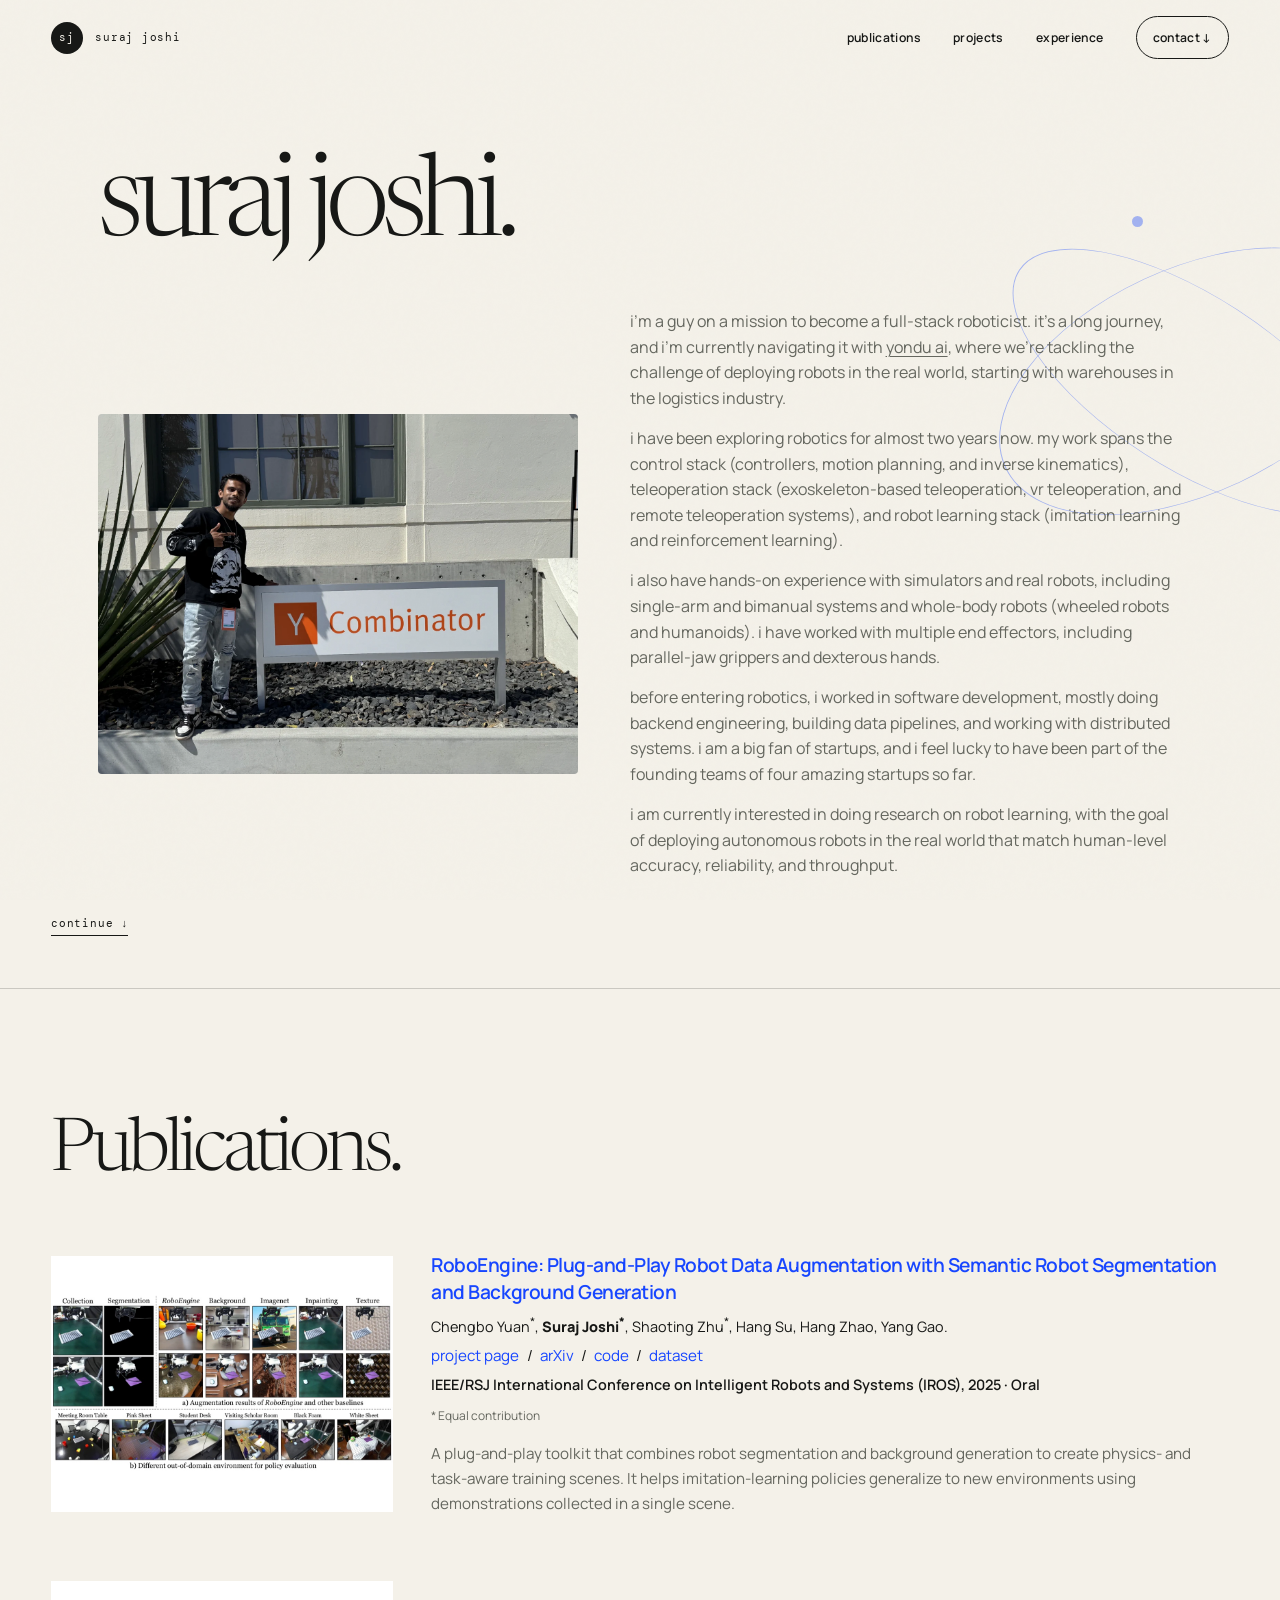
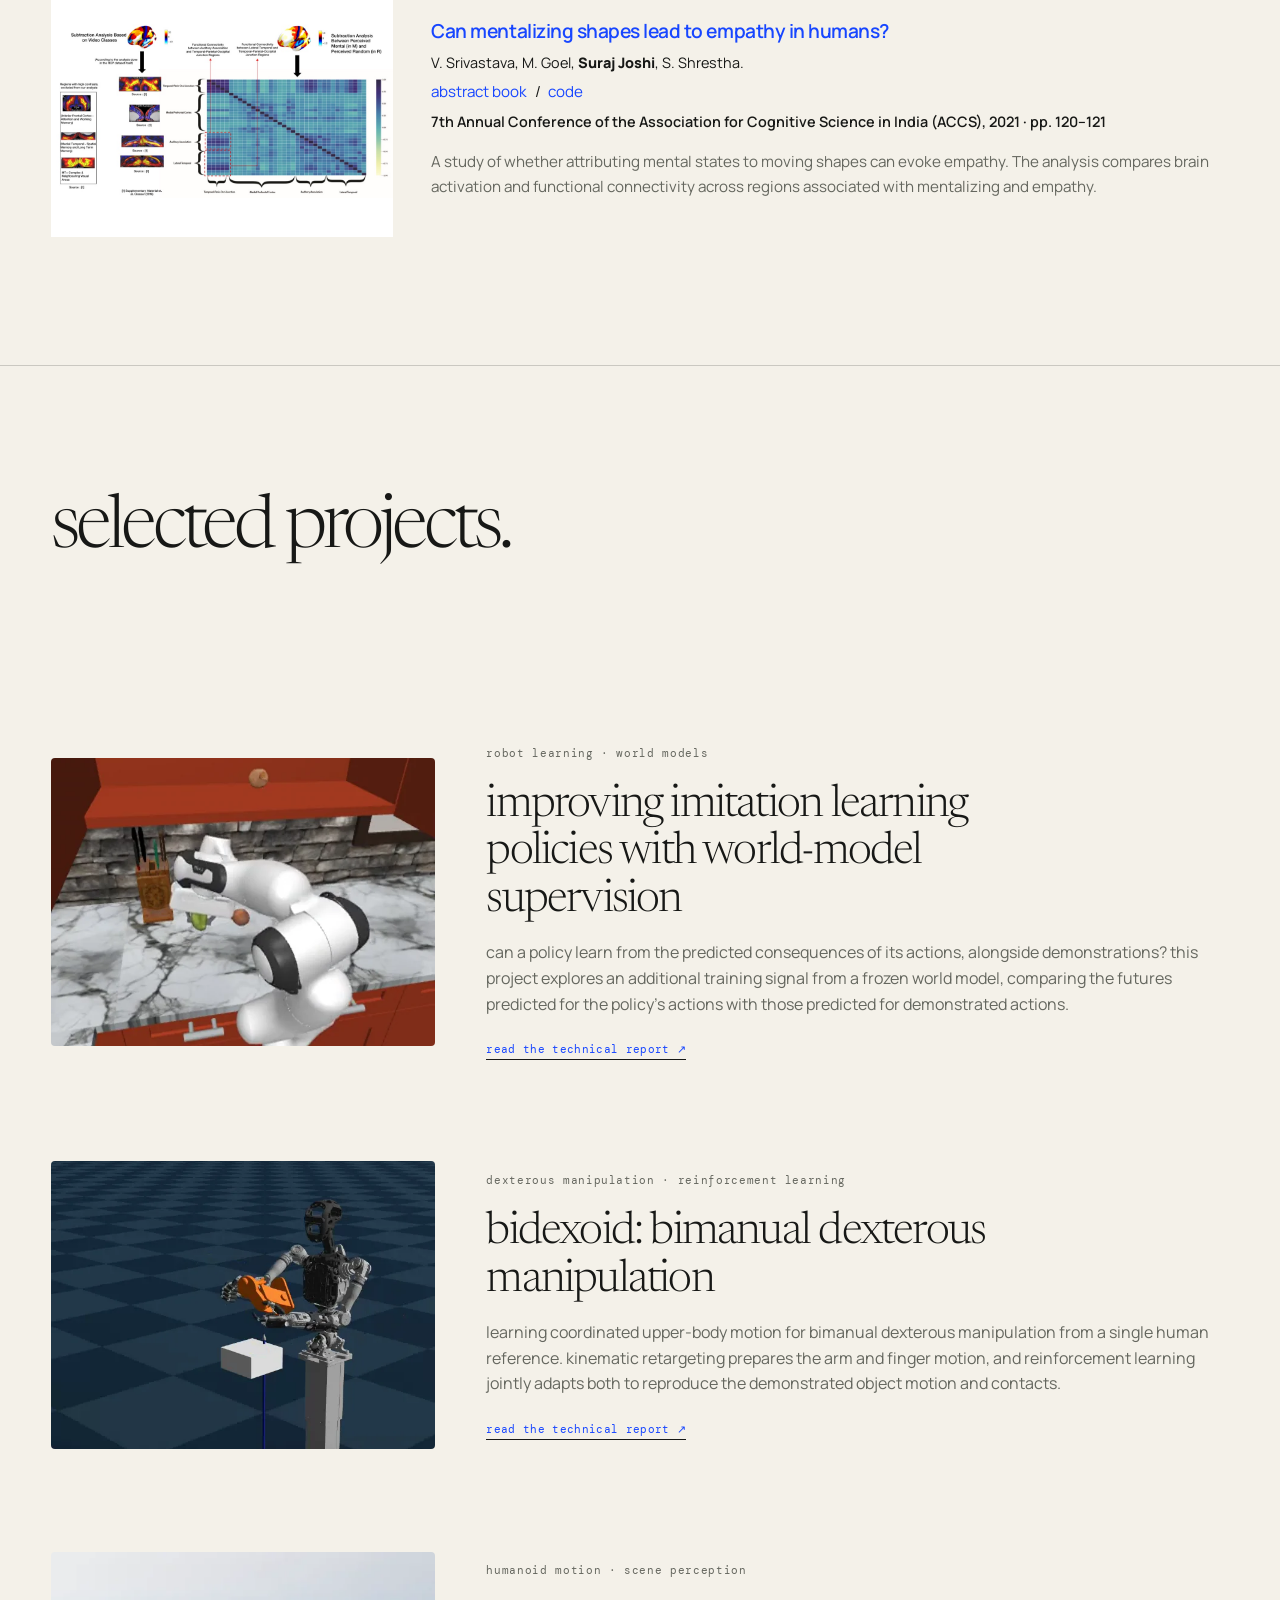
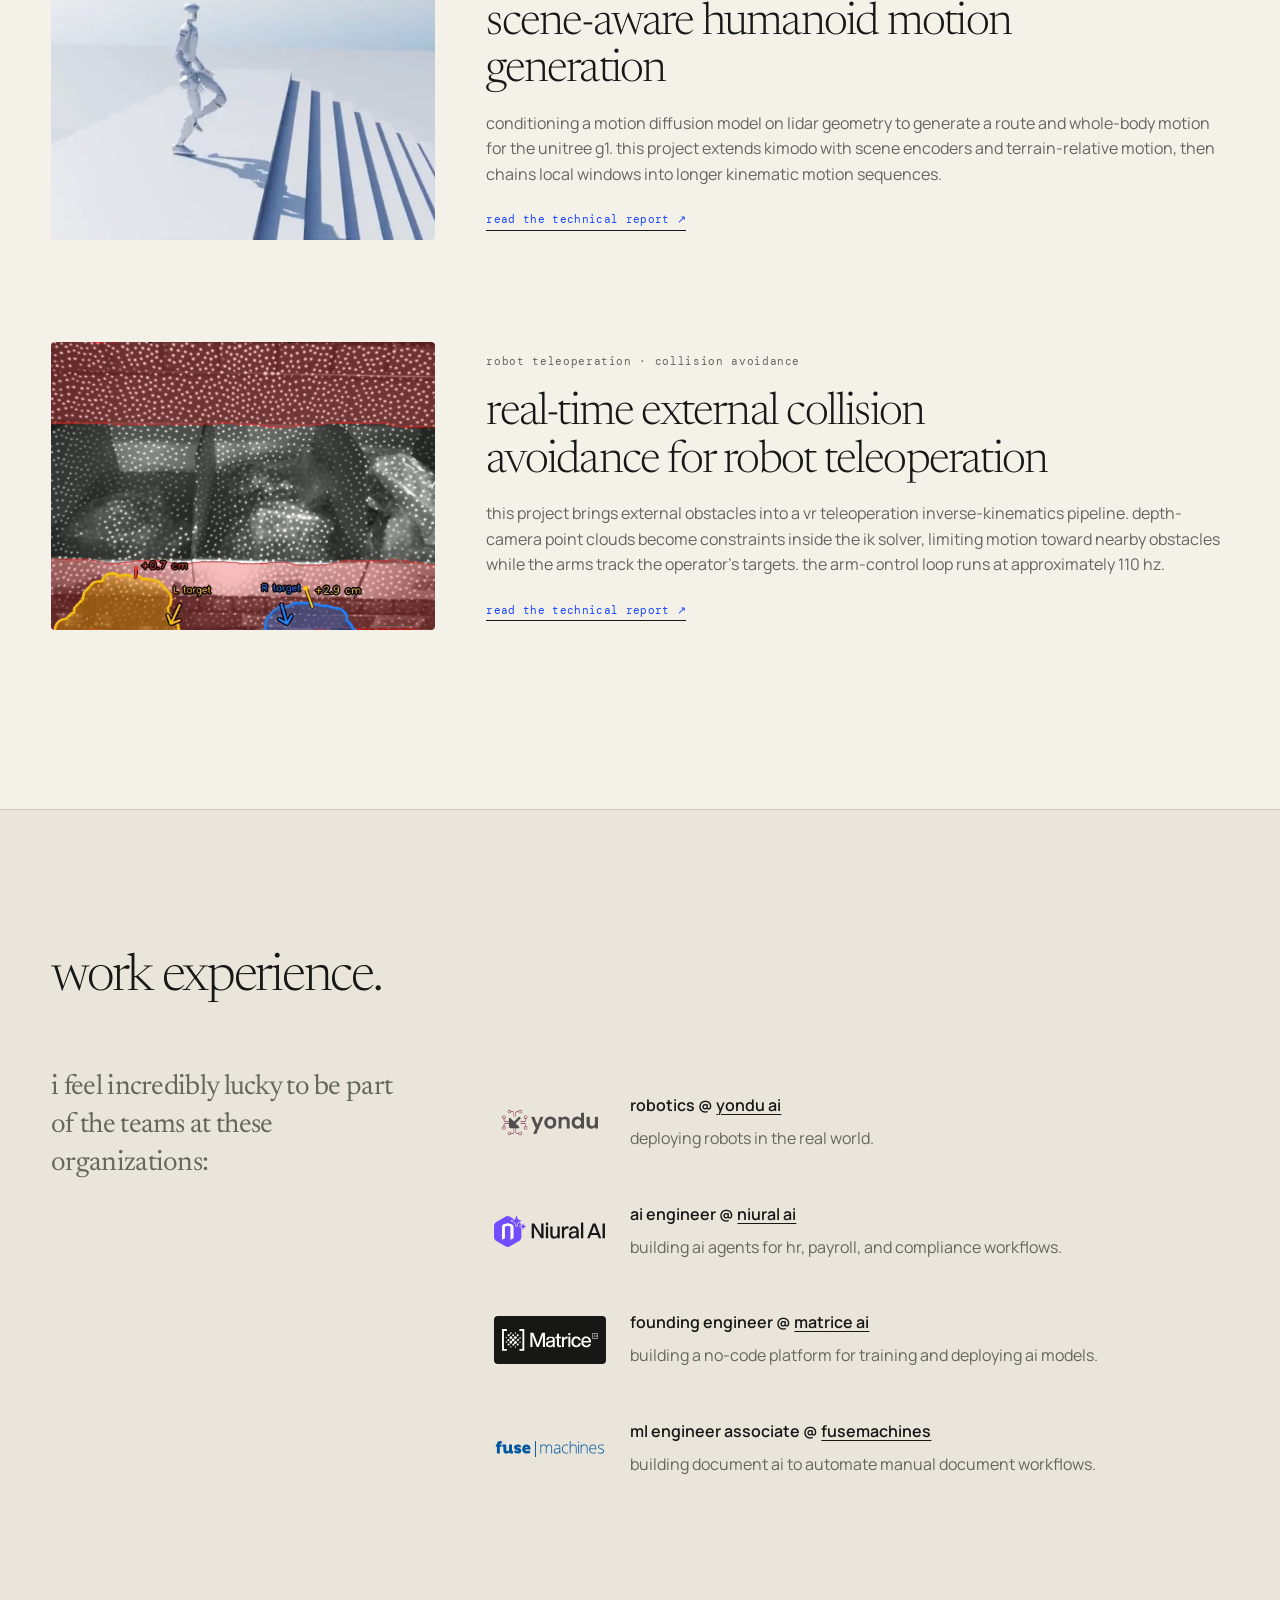
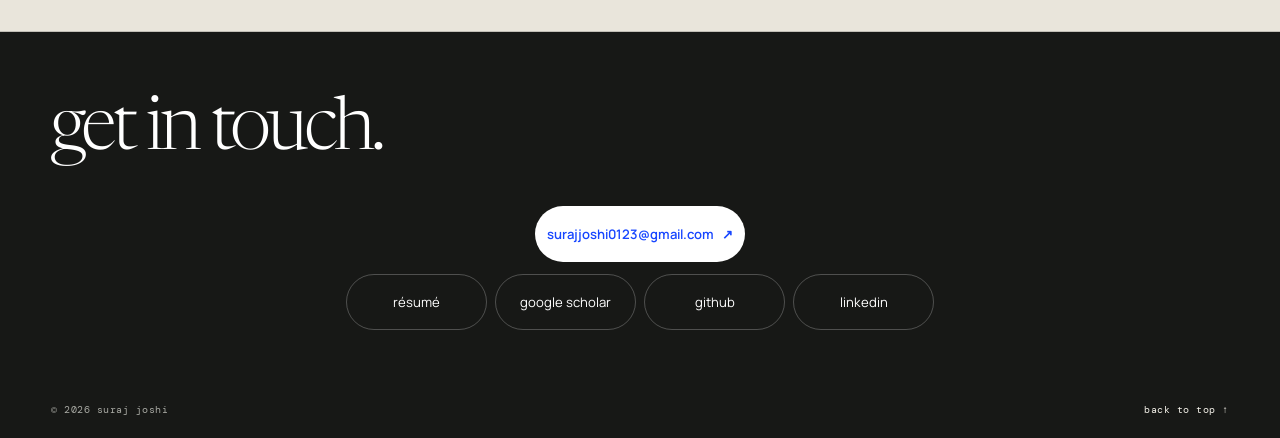
==== commit ff538f08: "Publish centered half-width contact buttons" ====
--- a/index.html
+++ b/index.html
@@ -15,7 +15,7 @@
       href="https://fonts.googleapis.com/css2?family=DM+Mono:wght@300;400;500&family=Manrope:wght@400;500;600&family=Newsreader:opsz,wght@6..72,300;6..72,400;6..72,500&display=swap"
       rel="stylesheet"
     />
-    <link rel="stylesheet" href="./styles.css?v=20261118-contact" />
+    <link rel="stylesheet" href="./styles.css?v=20261118-contact-centered" />
     <script src="./script.js" defer></script>
   </head>
   <body>
--- a/styles.css
+++ b/styles.css
@@ -864,10 +864,18 @@
 
 .contact-actions {
   display: grid;
-  grid-template-columns: minmax(18rem, 1.4fr) minmax(0, 3fr);
+  grid-template-columns: max-content minmax(0, 1fr);
+  width: 50%;
+  margin-inline: auto;
   margin-top: clamp(2rem, 3vw, 3rem);
   align-items: center;
-  gap: 1rem;
+  gap: 0.75rem;
+}
+
+.contact-actions .button {
+  justify-content: center;
+  gap: 0.5rem;
+  padding-inline: 0.75rem;
 }
 
 .button {
@@ -893,8 +901,8 @@
 .social-links {
   display: grid;
   grid-template-columns: repeat(4, minmax(0, 1fr));
-  gap: 1rem;
-  font-size: 0.875rem;
+  gap: 0.5rem;
+  font-size: 0.82rem;
 }
 
 .social-links a {
@@ -902,10 +910,11 @@
   min-height: 3.5rem;
   align-items: center;
   justify-content: center;
-  padding: 0.75rem 1rem;
+  padding: 0.75rem 0.375rem;
   border: 1px solid rgba(255, 255, 255, 0.24);
   border-radius: 999px;
   text-align: center;
+  white-space: nowrap;
 }
 
 .contact-actions a {
@@ -968,20 +977,22 @@
   }
 }
 
-@media (max-width: 1100px) {
+@media (max-width: 1300px) {
   .contact-actions {
     grid-template-columns: 1fr;
     justify-items: center;
   }
 
   .contact-actions .button {
-    width: min(100%, 24rem);
+    max-width: 100%;
   }
 
   .social-links {
     width: 100%;
   }
-
+}
+
+@media (max-width: 1100px) {
   .project {
     grid-template-columns: minmax(0, 0.4fr) minmax(0, 0.6fr);
   }
@@ -996,6 +1007,14 @@
 }
 
 @media (max-width: 840px) {
+  .contact-actions {
+    width: 100%;
+  }
+
+  .social-links {
+    font-size: 0.875rem;
+  }
+
   .wordmark-text {
     display: none;
   }
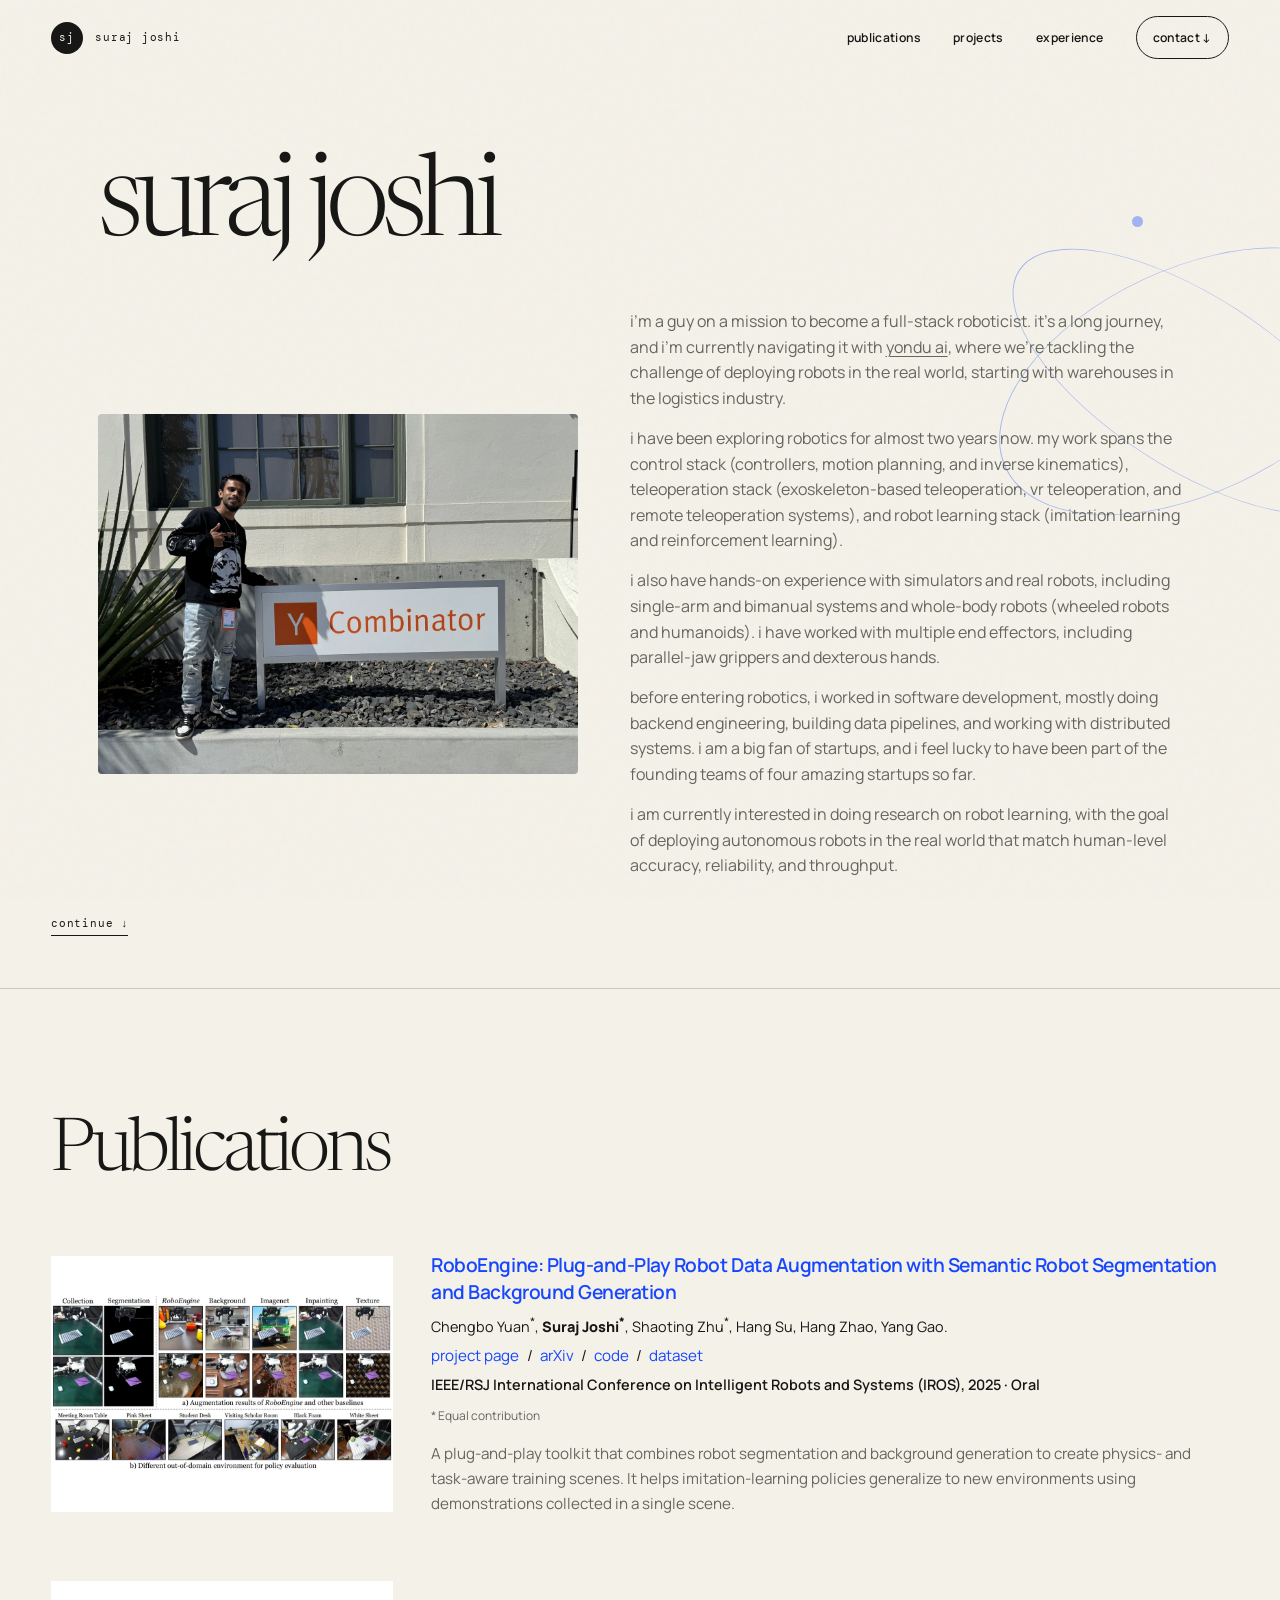
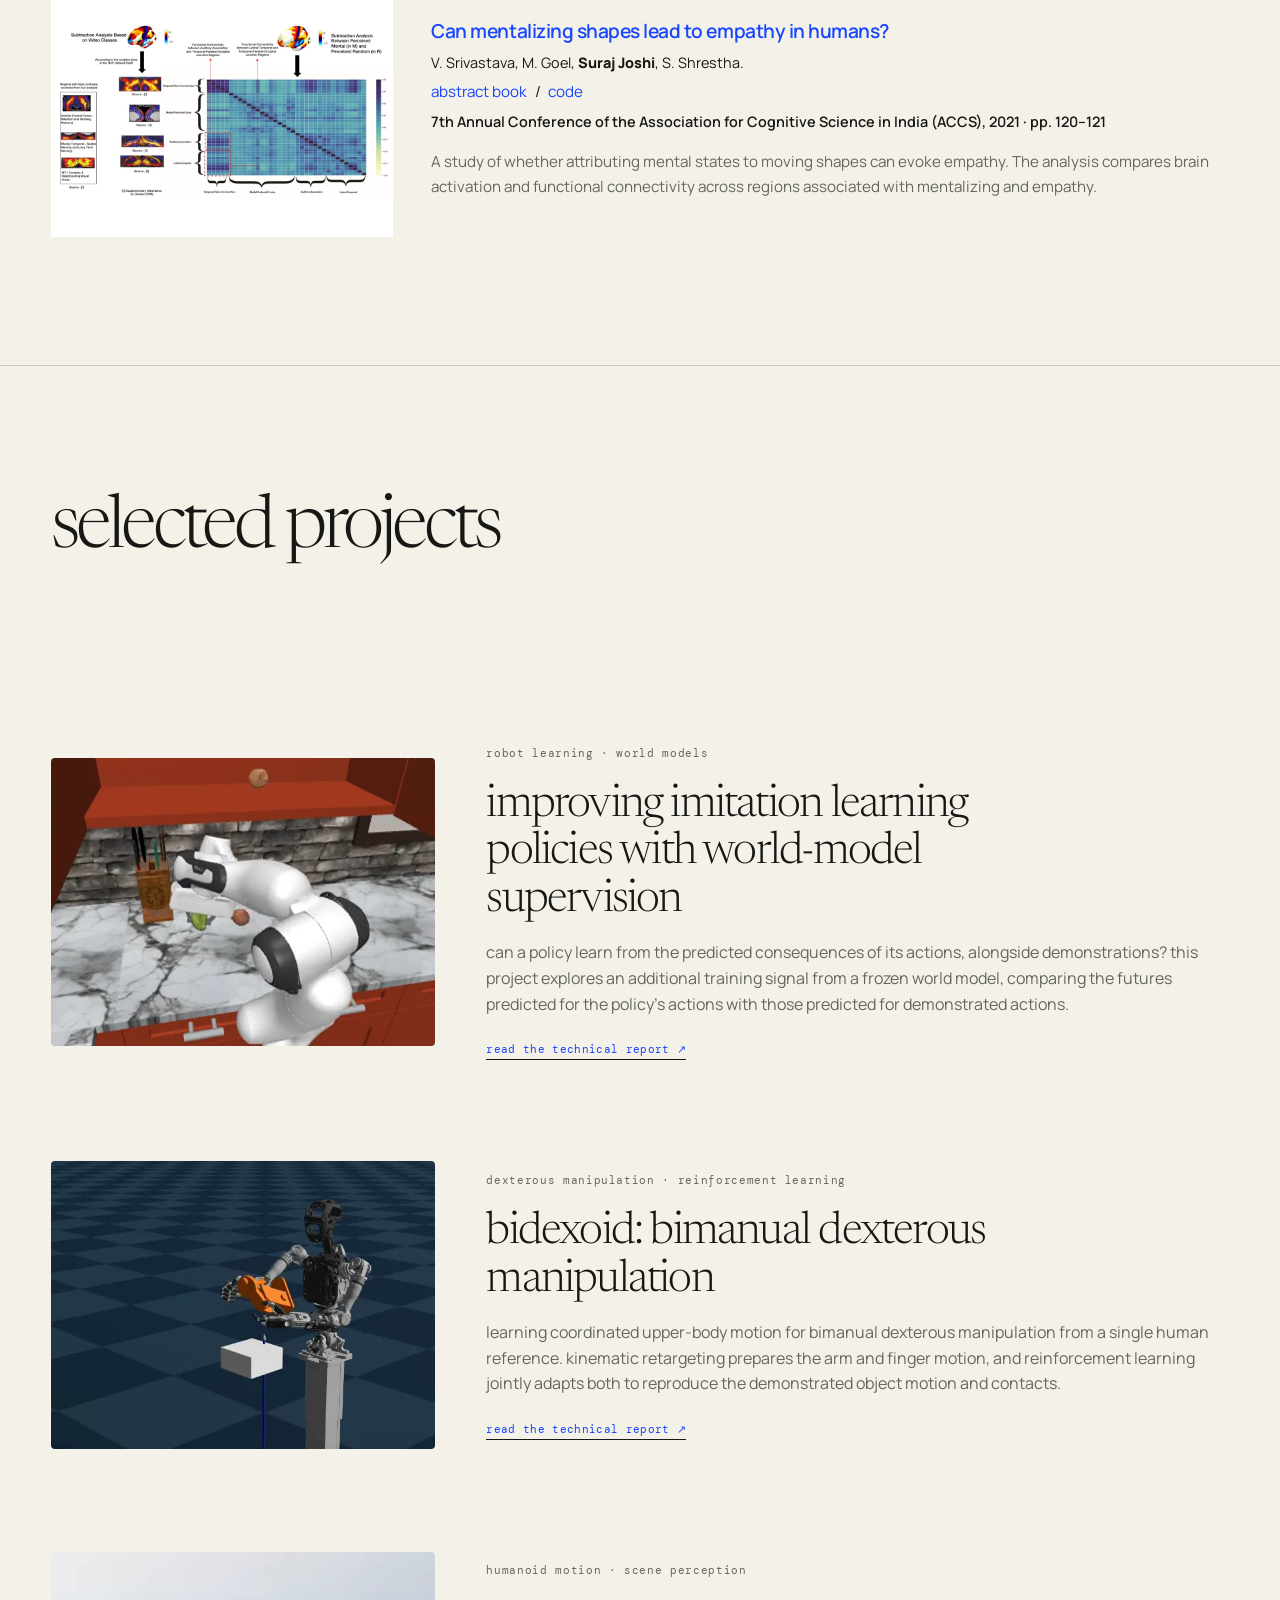
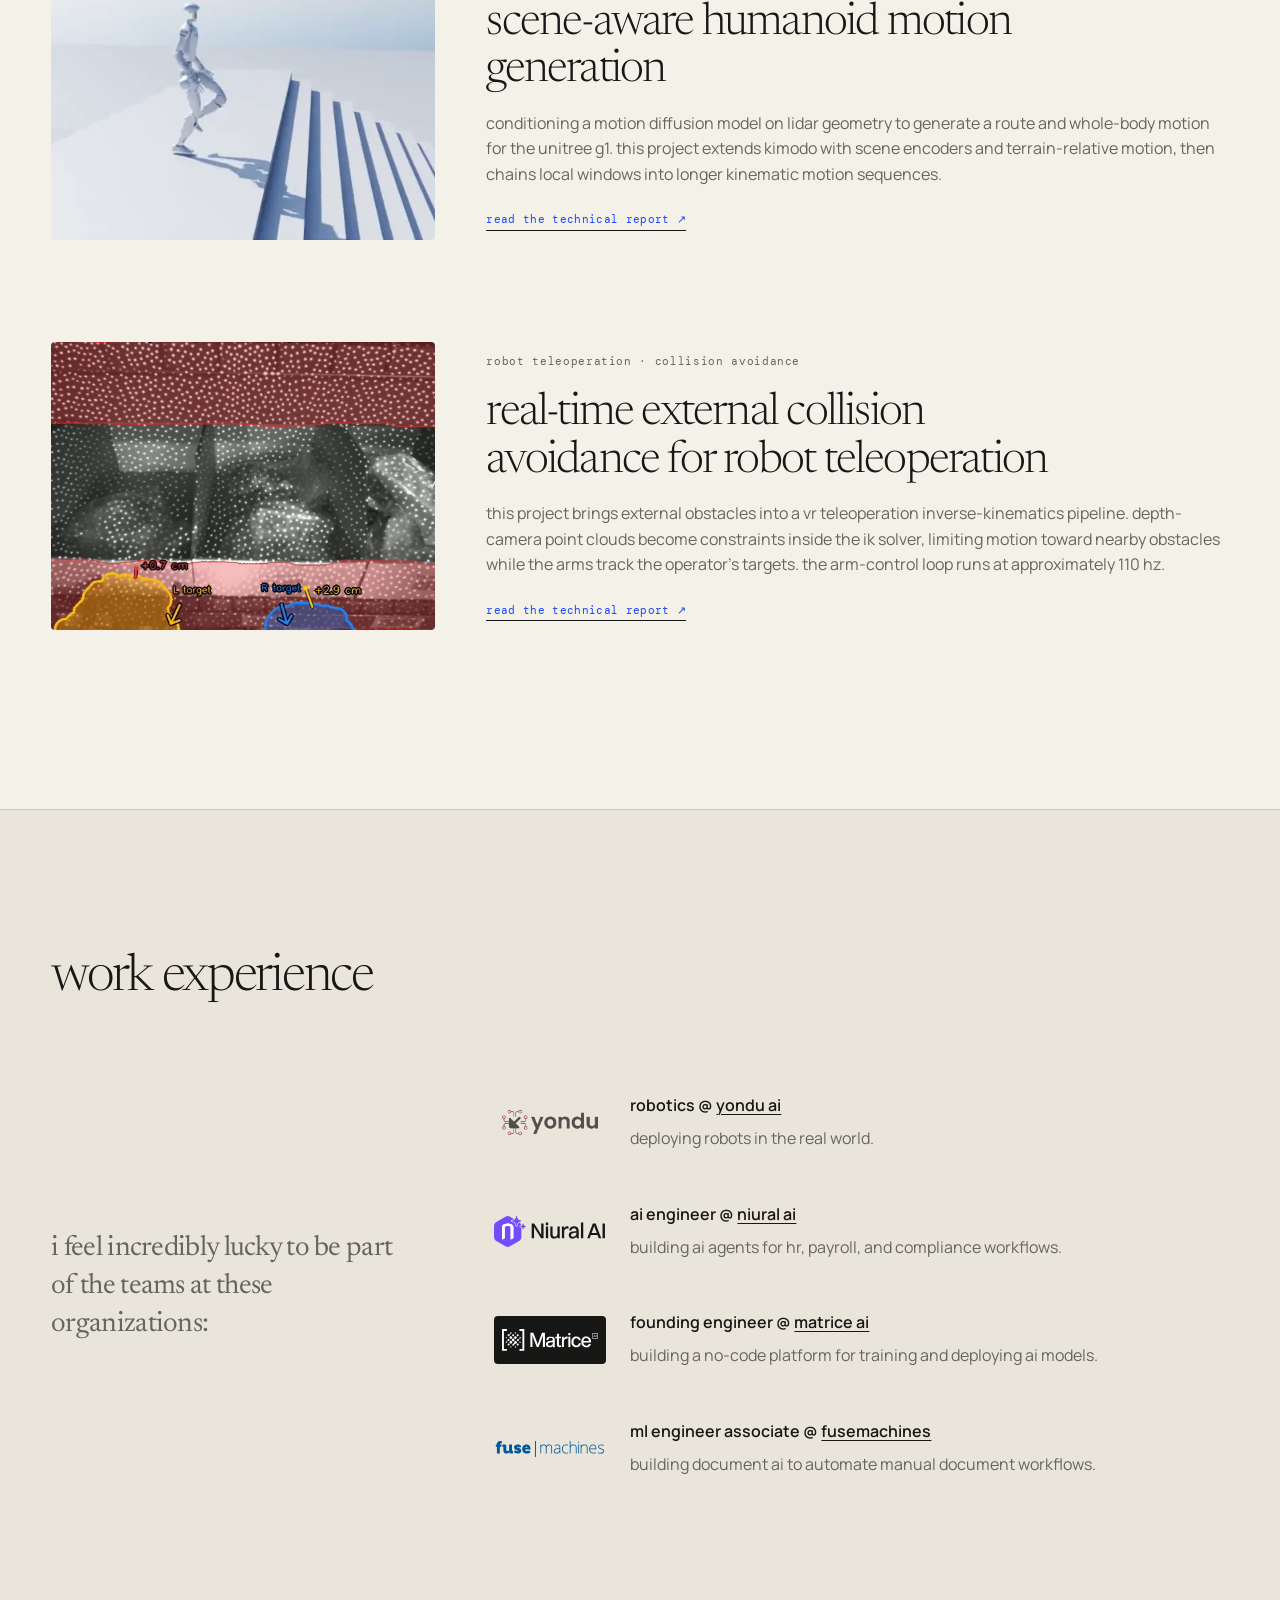
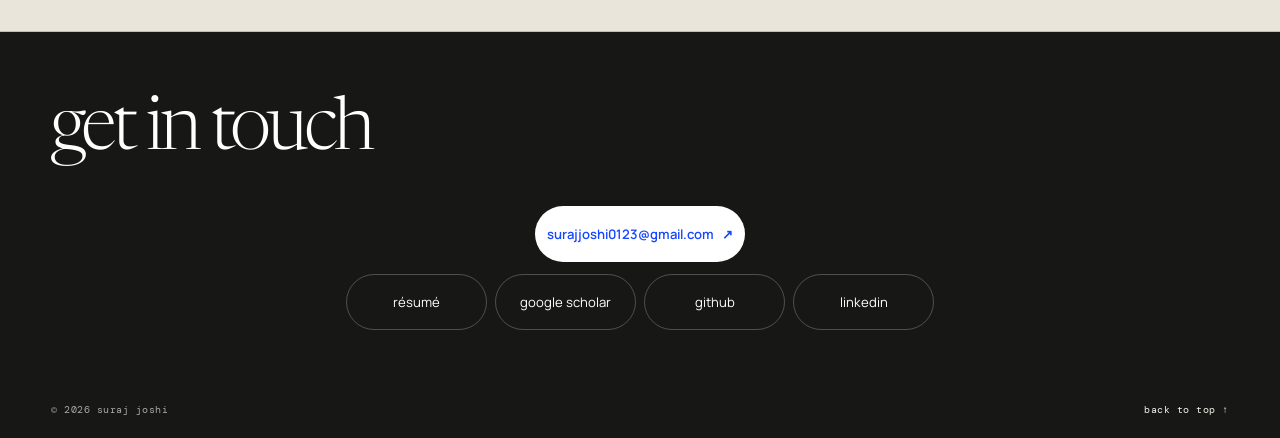
==== commit db978db5: "Publish centered experience text and clean homepage headings" ====
--- a/index.html
+++ b/index.html
@@ -15,7 +15,7 @@
       href="https://fonts.googleapis.com/css2?family=DM+Mono:wght@300;400;500&family=Manrope:wght@400;500;600&family=Newsreader:opsz,wght@6..72,300;6..72,400;6..72,500&display=swap"
       rel="stylesheet"
     />
-    <link rel="stylesheet" href="./styles.css?v=20261118-contact-centered" />
+    <link rel="stylesheet" href="./styles.css?v=20261118-centered-layout" />
     <script src="./script.js" defer></script>
   </head>
   <body>
@@ -44,7 +44,7 @@
     <main id="main">
       <section class="hero section" id="home" data-section>
         <div class="hero-copy">
-          <h1 class="reveal">suraj joshi.</h1>
+          <h1 class="reveal">suraj joshi</h1>
           <div class="hero-layout">
             <figure class="hero-photo reveal">
               <img src="./assets/suraj-joshi-yc.webp" width="1400" height="1050" alt="Suraj Joshi standing beside the Y Combinator sign" fetchpriority="high" decoding="async" />
@@ -94,7 +94,7 @@
       <section class="section publications" id="publications" data-section>
 
         <div class="projects-intro">
-          <h2 class="reveal">Publications.</h2>
+          <h2 class="reveal">Publications</h2>
         </div>
 
         <div class="publication-list">
@@ -139,7 +139,7 @@
       <section class="section projects" id="projects" data-section>
 
         <div class="projects-intro">
-          <h2 class="reveal">Selected projects.</h2>
+          <h2 class="reveal">Selected projects</h2>
         </div>
 
         <div class="project-list">
@@ -204,7 +204,7 @@
       </section>
 
       <section class="section work" id="experience" data-section>
-        <h2 class="reveal">work experience.</h2>
+        <h2 class="reveal">work experience</h2>
         <div class="experience-layout">
           <p class="experience-note reveal">i feel incredibly lucky to be part of the teams at these organizations:</p>
           <ol class="experience-list reveal" aria-label="Work experience, newest first">
@@ -251,7 +251,7 @@
       <section class="section contact" id="contact" data-section>
 
         <div class="contact-inner">
-          <h2 class="reveal">Get in touch.</h2>
+          <h2 class="reveal">Get in touch</h2>
           <div class="contact-actions reveal">
             <a class="button" href="mailto:surajjoshi0123@gmail.com">surajjoshi0123@gmail.com <span aria-hidden="true">↗</span></a>
             <div class="social-links">
--- a/styles.css
+++ b/styles.css
@@ -746,7 +746,7 @@
   display: grid;
   grid-template-columns: minmax(0, 0.65fr) minmax(0, 1.35fr);
   gap: clamp(3rem, 7vw, 8rem);
-  align-items: start;
+  align-items: center;
 }
 
 .experience-note {
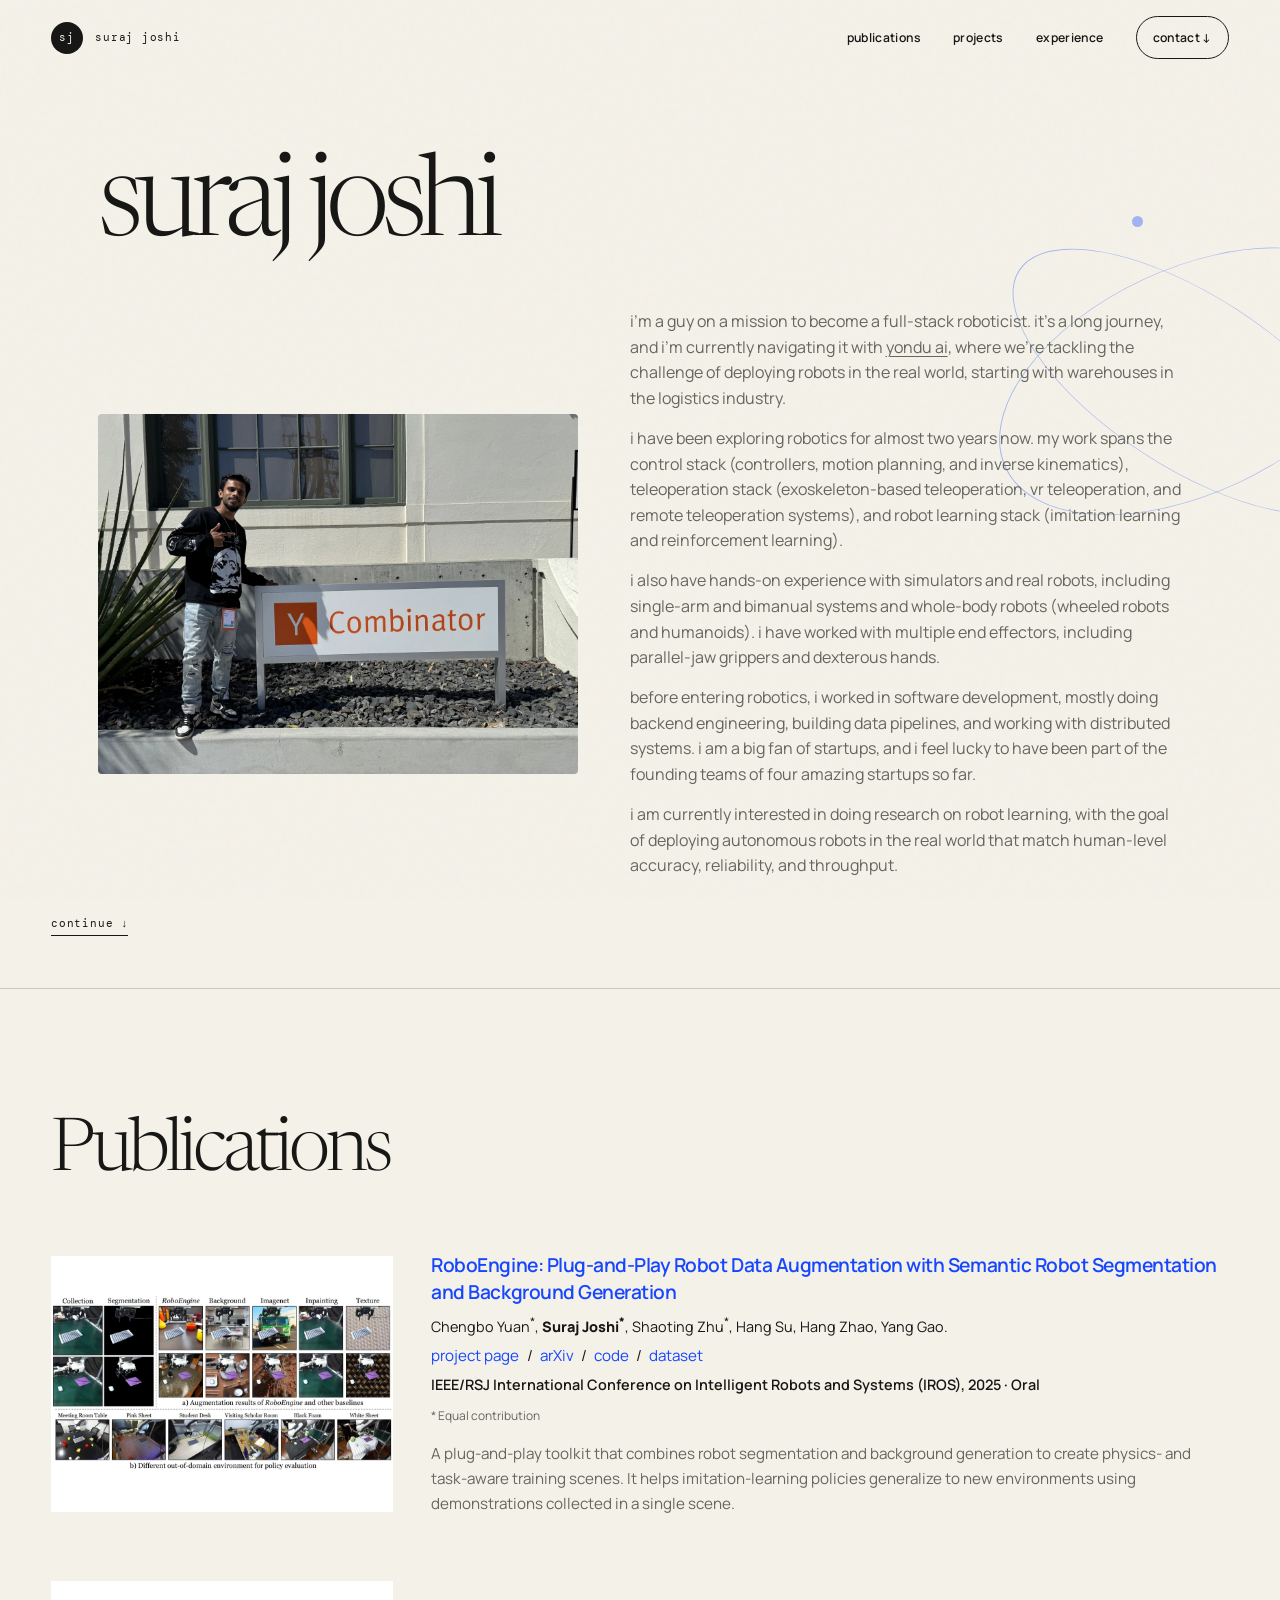
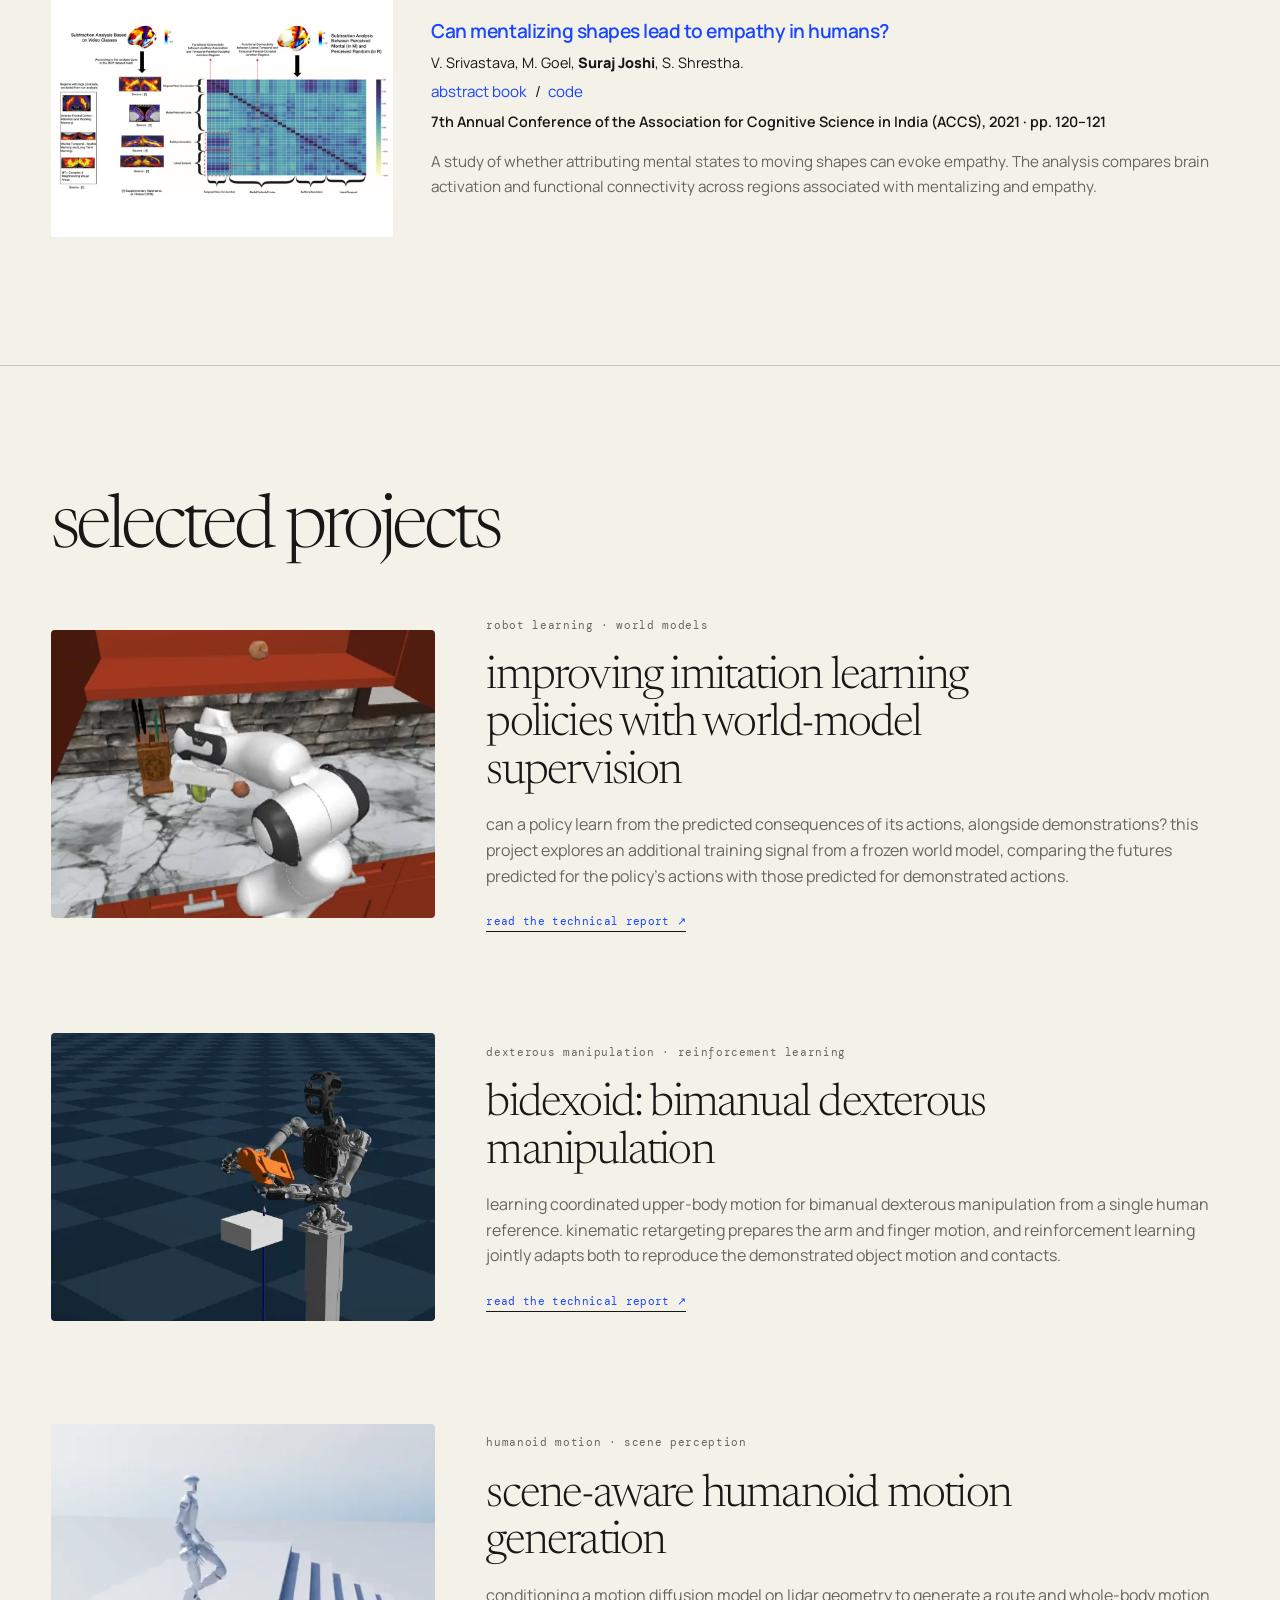
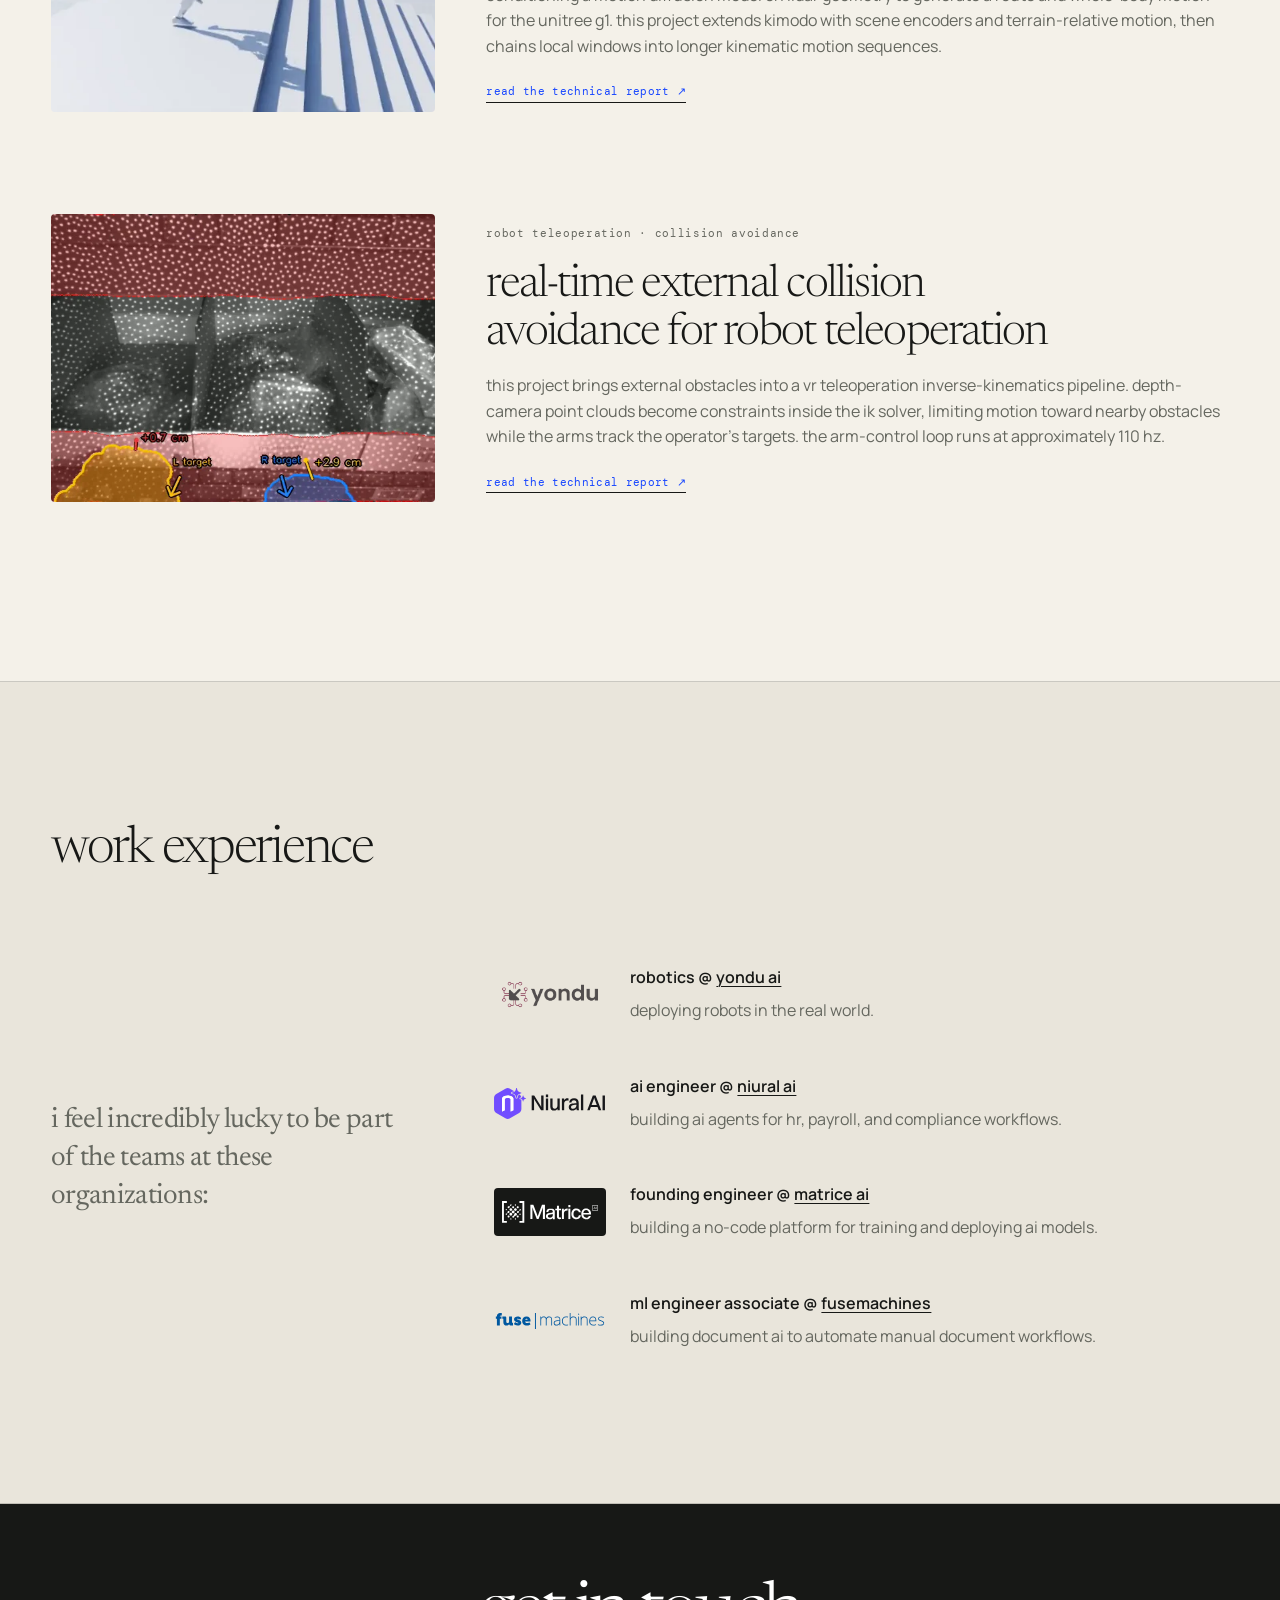
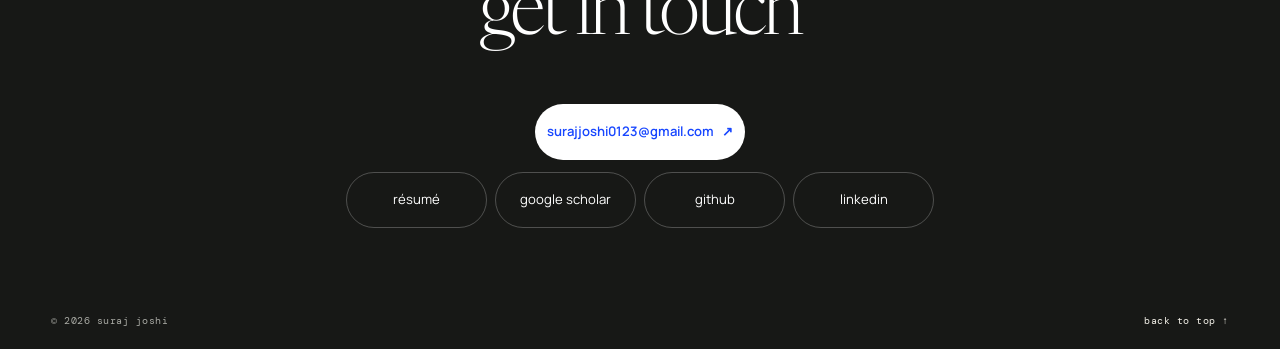
==== commit 7a66437f: "Publish tighter project spacing and centered contact heading" ====
--- a/index.html
+++ b/index.html
@@ -15,7 +15,7 @@
       href="https://fonts.googleapis.com/css2?family=DM+Mono:wght@300;400;500&family=Manrope:wght@400;500;600&family=Newsreader:opsz,wght@6..72,300;6..72,400;6..72,500&display=swap"
       rel="stylesheet"
     />
-    <link rel="stylesheet" href="./styles.css?v=20261118-centered-layout" />
+    <link rel="stylesheet" href="./styles.css?v=20261118-section-spacing" />
     <script src="./script.js" defer></script>
   </head>
   <body>
--- a/styles.css
+++ b/styles.css
@@ -508,7 +508,11 @@
 }
 
 .project-list {
-  margin-top: clamp(5rem, 10vw, 10rem);
+  margin-top: clamp(2rem, 4vw, 4rem);
+}
+
+.project-list > .project:first-child {
+  padding-top: 0;
 }
 
 .publication-list {
@@ -848,7 +852,7 @@
 }
 
 .contact {
-  padding: clamp(3rem, 5vw, 5rem) var(--gutter) clamp(2.5rem, 4vw, 4rem);
+  padding: clamp(4rem, 6vw, 6rem) var(--gutter) clamp(3rem, 5vw, 5rem);
   background: var(--ink);
   color: #fff;
 }
@@ -859,7 +863,8 @@
 }
 
 .contact h2 {
-  max-width: 13ch;
+  max-width: none;
+  text-align: center;
 }
 
 .contact-actions {
@@ -867,7 +872,7 @@
   grid-template-columns: max-content minmax(0, 1fr);
   width: 50%;
   margin-inline: auto;
-  margin-top: clamp(2rem, 3vw, 3rem);
+  margin-top: clamp(2.5rem, 4vw, 4rem);
   align-items: center;
   gap: 0.75rem;
 }
